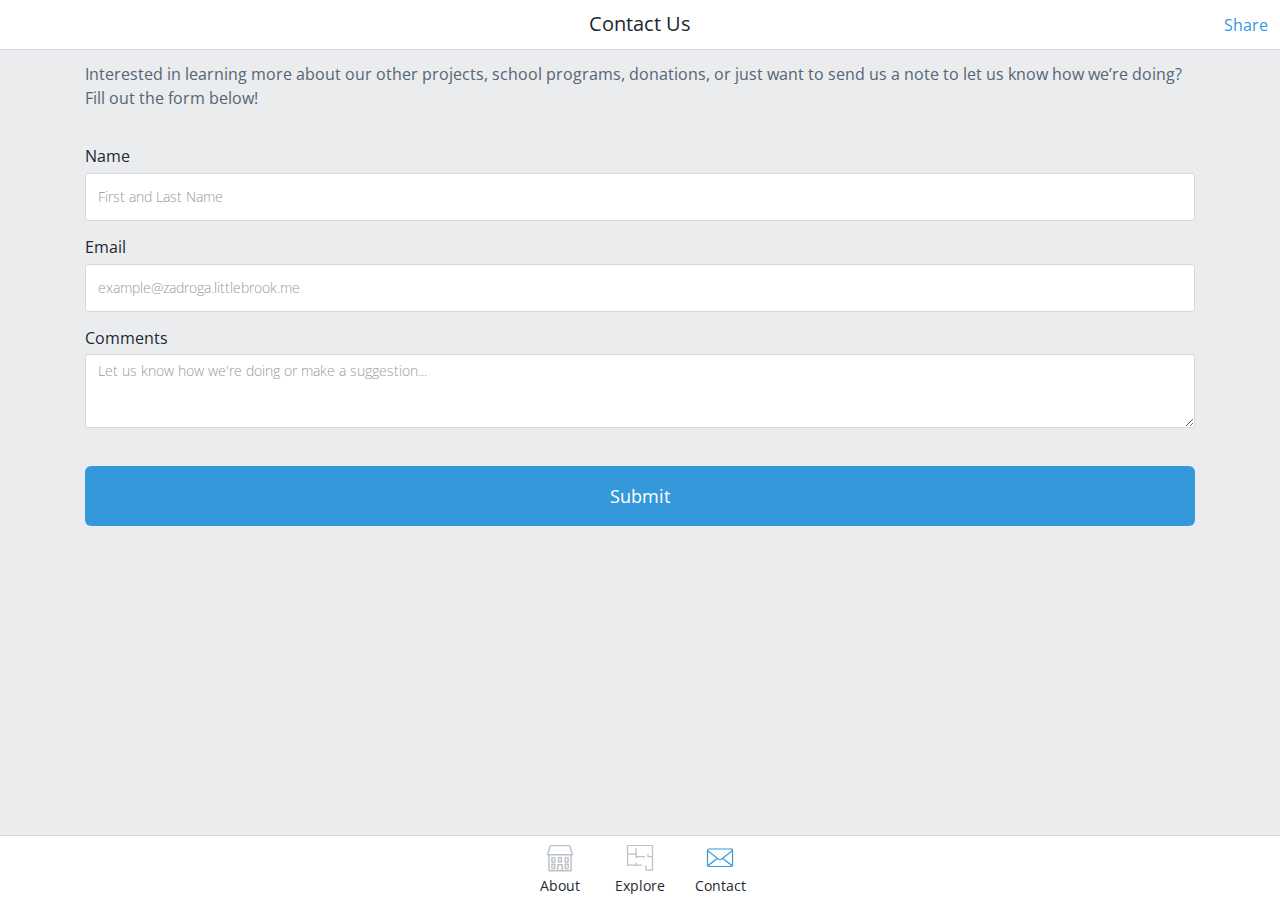
==== contact.html @ 53299882 "initial commit" ====
<!DOCTYPE html>
<html lang="en">
<head>
	<meta http-equiv="X-UA-Compatible" content="IE=edge,chrome=1">
	<title>Contact | Grove Haus</title>
	<meta property="og:site_name" content="Grove Haus">
	<meta property="og:title" content="Grove Haus">
	<meta property="og:url" content="http://www.grove.littlebrook.me">
	<meta property="og:type" content="website">
	<meta property="og:image" content="img/social-fav.png"/>
	<meta property="og:description" content="Grove Haus is an eco friendly rental property managed by Steve Oliver.  Steve has spent several years perfecting the art of eco-renovations.  The Grove Haus application teaches people about eco frinedly technologies and decisions made when renovating the property.">  
	<meta itemprop="name" content="Grove Haus">
	<meta itemprop="url" content="http://www.grove.littlebrook.me">
	<meta itemprop="description" content="Grove Haus is an eco friendly rental property managed by Steve Oliver.  Steve has spent several years perfecting the art of eco-renovations.  The Grove Haus application teaches people about eco frinedly technologies and decisions made when renovating the property.">
	<meta name="robots" content="index,follow">
	<meta charset="utf-8">
	<meta name="viewport" content="width=device-width, initial-scale=1">
	<link href="stylesheets/main.css" rel="stylesheet">
	<link rel="apple-touch-icon" sizes="57x57" href="img/fav/apple-icon-57x57.png">
	<link rel="apple-touch-icon" sizes="60x60" href="img/fav/apple-icon-60x60.png">
	<link rel="apple-touch-icon" sizes="72x72" href="img/fav/apple-icon-72x72.png">
	<link rel="apple-touch-icon" sizes="76x76" href="img/fav/apple-icon-76x76.png">
	<link rel="apple-touch-icon" sizes="114x114" href="img/fav/apple-icon-114x114.png">
	<link rel="apple-touch-icon" sizes="120x120" href="img/fav/apple-icon-120x120.png">
	<link rel="apple-touch-icon" sizes="144x144" href="img/fav/apple-icon-144x144.png">
	<link rel="apple-touch-icon" sizes="152x152" href="img/fav/apple-icon-152x152.png">
	<link rel="apple-touch-icon" sizes="180x180" href="img/fav/apple-icon-180x180.png">
	<link rel="icon" type="image/png" sizes="192x192"  href="img/fav/android-icon-192x192.png">
	<link rel="icon" type="image/png" sizes="32x32" href="img/fav/favicon-32x32.png">
	<link rel="icon" type="image/png" sizes="96x96" href="img/fav/favicon-96x96.png">
	<link rel="icon" type="image/png" sizes="16x16" href="img/fav/favicon-16x16.png">
	<link rel="manifest" href="/manifest.json">
	<meta name="msapplication-TileColor" content="#ffffff">
	<meta name="msapplication-TileImage" content="img/fav/ms-icon-144x144.png">
	<meta name="theme-color" content="#ffffff">
</head>

<body>

	<header class="row">
		<div class="header-left">
			<!-- <a href="#"><i class="fa fa-angle-left" aria-hidden="true"></i> Explore</a> -->
		</div>
		<div class="header-center">
			<h2>Contact Us</h2>
		</div>
		<div class="header-right">
			<a href="#social-share" data-toggle="modal">Share</a>
		</div>
	</header>

	<div class="content">
		<div class="container">
			<div class="row">
				<div class="col-md-12">
					<p class="intro">Interested in learning more about our other projects, school programs, donations, or just want to send us a note to let us know how we’re doing?  Fill out the form below!</p>
					<br>
				</div>		
			</div>
			<div class="row">
				<form method="post" action="form-mail.php" enctype="multipart/form-data">
					
					<div class="row">
						<div class="form-group col-md-12">
							<label for="Name">Name</label>
    						<input name="Name" id="Name" type="text" class="form-control" placeholder="First and Last Name">
						</div>
					</div>
					
					<div class="row">
						<div class="form-group col-md-12">
							<label for="Email">Email</label>
    						<input name="Email" id="Email" type="text" class="form-control" placeholder="example@zadroga.littlebrook.me">
						</div>
					</div>
					
					<div class="row">
						<div class="form-group col-md-12">
							<label for="Feedback">Comments</label>
						<textarea class="form-control" name="Feedback" id="Feedback" placeholder="Let us know how we're doing or make a suggestion..." rows="3"></textarea>
						</div>
					</div>

					</br>

					<div class="row">
						<div class="col-md-12">
							<input type="submit" name="submit" value="Submit" class="btn btn-lg btn-primary btn-block" />
						</div>
					</div>
				</form>
			</div>
		</div>
	</div>

	<footer class="row">
		<ul class="text-center nav nav-pills">
		  <li  role="presentation"><a href="index.html"><span id="nav-about"></span><label>About</label></a></li>
		  <li  role="presentation"><a href="explore.html"><span id="nav-explore"></span><label>Explore</label></a></li>
		  <li  role="presentation" class="active"><a href="contact.html"><span id="nav-contact"></span><label>Contact</label></a></li>
		</ul>
	</footer>

	<!-- Modals -->
	<div id="social-share" class="modal fade" tabindex="-1" role="dialog">
	  <div class="modal-dialog" role="document">
	    <div class="modal-content">
	      <div class="modal-header text-center">
	        <h1>Share this page</h1>
	      </div>
	      <div class="modal-body text-center">
	        <div class="row">
	        	<a href="https://twitter.com/share" data-target="_blank" class="btn btn-lg btn-twitter btn-block" data-text="Check out this cool technology used by Zadroga Haus" data-url="http://zadroga.littlebrook.me" data-hashtags="ecofriendly"><i class="fa fa-twitter"></i> Tweet</a>
	        </div>
	        <br>
	        <div class="row">
	        	<a href="http://www.facebook.com/share" data-target="_blank" class="btn btn-lg btn-facebook btn-block" data-href="http://zadroga.littlebrook.me"><i class="fa fa-facebook"></i> Share</a>
	        </div>	
	      </div>
	      <div class="modal-footer text-center">
	        <a href="#" data-dismiss="modal">Close</a>
	      </div>
	    </div><!-- /.modal-content -->
	  </div><!-- /.modal-dialog -->
	</div><!-- /.modal -->
	

	

	<!-- Scripts -->
	<script type="text/javascript" src="/js/retina.js"></script>
	<script src="https://ajax.googleapis.com/ajax/libs/jquery/1.11.1/jquery.min.js"></script>
	<script src="https://maxcdn.bootstrapcdn.com/bootstrap/3.3.6/js/bootstrap.min.js" integrity="sha384-0mSbJDEHialfmuBBQP6A4Qrprq5OVfW37PRR3j5ELqxss1yVqOtnepnHVP9aJ7xS" crossorigin="anonymous"></script>
</body>
</html>
---- stylesheets/main.css ----
@charset "UTF-8";
@import url(https://fonts.googleapis.com/css?family=Open+Sans:300,400,600,700);
@import url(https://maxcdn.bootstrapcdn.com/font-awesome/4.4.0/css/font-awesome.min.css);
/*!
 * Bootstrap v3.3.6 (http://getbootstrap.com)
 * Copyright 2011-2015 Twitter, Inc.
 * Licensed under MIT (https://github.com/twbs/bootstrap/blob/master/LICENSE)
 */
/*! normalize.css v3.0.3 | MIT License | github.com/necolas/normalize.css */
/* line 9, ../sass/vendors/bootstrap/bootstrap/_normalize.scss */
html {
  font-family: sans-serif;
  -ms-text-size-adjust: 100%;
  -webkit-text-size-adjust: 100%;
}

/* line 19, ../sass/vendors/bootstrap/bootstrap/_normalize.scss */
body {
  margin: 0;
}

/* line 33, ../sass/vendors/bootstrap/bootstrap/_normalize.scss */
article,
aside,
details,
figcaption,
figure,
footer,
header,
hgroup,
main,
menu,
nav,
section,
summary {
  display: block;
}

/* line 54, ../sass/vendors/bootstrap/bootstrap/_normalize.scss */
audio,
canvas,
progress,
video {
  display: inline-block;
  vertical-align: baseline;
}

/* line 67, ../sass/vendors/bootstrap/bootstrap/_normalize.scss */
audio:not([controls]) {
  display: none;
  height: 0;
}

/* line 77, ../sass/vendors/bootstrap/bootstrap/_normalize.scss */
[hidden],
template {
  display: none;
}

/* line 89, ../sass/vendors/bootstrap/bootstrap/_normalize.scss */
a {
  background-color: transparent;
}

/* line 98, ../sass/vendors/bootstrap/bootstrap/_normalize.scss */
a:active,
a:hover {
  outline: 0;
}

/* line 110, ../sass/vendors/bootstrap/bootstrap/_normalize.scss */
abbr[title] {
  border-bottom: 1px dotted;
}

/* line 118, ../sass/vendors/bootstrap/bootstrap/_normalize.scss */
b,
strong {
  font-weight: bold;
}

/* line 127, ../sass/vendors/bootstrap/bootstrap/_normalize.scss */
dfn {
  font-style: italic;
}

/* line 136, ../sass/vendors/bootstrap/bootstrap/_normalize.scss */
h1 {
  font-size: 2em;
  margin: 0.67em 0;
}

/* line 145, ../sass/vendors/bootstrap/bootstrap/_normalize.scss */
mark {
  background: #ff0;
  color: #000;
}

/* line 154, ../sass/vendors/bootstrap/bootstrap/_normalize.scss */
small {
  font-size: 80%;
}

/* line 162, ../sass/vendors/bootstrap/bootstrap/_normalize.scss */
sub,
sup {
  font-size: 75%;
  line-height: 0;
  position: relative;
  vertical-align: baseline;
}

/* line 170, ../sass/vendors/bootstrap/bootstrap/_normalize.scss */
sup {
  top: -0.5em;
}

/* line 174, ../sass/vendors/bootstrap/bootstrap/_normalize.scss */
sub {
  bottom: -0.25em;
}

/* line 185, ../sass/vendors/bootstrap/bootstrap/_normalize.scss */
img {
  border: 0;
}

/* line 193, ../sass/vendors/bootstrap/bootstrap/_normalize.scss */
svg:not(:root) {
  overflow: hidden;
}

/* line 204, ../sass/vendors/bootstrap/bootstrap/_normalize.scss */
figure {
  margin: 1em 40px;
}

/* line 212, ../sass/vendors/bootstrap/bootstrap/_normalize.scss */
hr {
  box-sizing: content-box;
  height: 0;
}

/* line 221, ../sass/vendors/bootstrap/bootstrap/_normalize.scss */
pre {
  overflow: auto;
}

/* line 229, ../sass/vendors/bootstrap/bootstrap/_normalize.scss */
code,
kbd,
pre,
samp {
  font-family: monospace, monospace;
  font-size: 1em;
}

/* line 252, ../sass/vendors/bootstrap/bootstrap/_normalize.scss */
button,
input,
optgroup,
select,
textarea {
  color: inherit;
  font: inherit;
  margin: 0;
}

/* line 266, ../sass/vendors/bootstrap/bootstrap/_normalize.scss */
button {
  overflow: visible;
}

/* line 277, ../sass/vendors/bootstrap/bootstrap/_normalize.scss */
button,
select {
  text-transform: none;
}

/* line 290, ../sass/vendors/bootstrap/bootstrap/_normalize.scss */
button,
html input[type="button"],
input[type="reset"],
input[type="submit"] {
  -webkit-appearance: button;
  cursor: pointer;
}

/* line 302, ../sass/vendors/bootstrap/bootstrap/_normalize.scss */
button[disabled],
html input[disabled] {
  cursor: default;
}

/* line 311, ../sass/vendors/bootstrap/bootstrap/_normalize.scss */
button::-moz-focus-inner,
input::-moz-focus-inner {
  border: 0;
  padding: 0;
}

/* line 322, ../sass/vendors/bootstrap/bootstrap/_normalize.scss */
input {
  line-height: normal;
}

/* line 334, ../sass/vendors/bootstrap/bootstrap/_normalize.scss */
input[type="checkbox"],
input[type="radio"] {
  box-sizing: border-box;
  padding: 0;
}

/* line 346, ../sass/vendors/bootstrap/bootstrap/_normalize.scss */
input[type="number"]::-webkit-inner-spin-button,
input[type="number"]::-webkit-outer-spin-button {
  height: auto;
}

/* line 356, ../sass/vendors/bootstrap/bootstrap/_normalize.scss */
input[type="search"] {
  -webkit-appearance: textfield;
  box-sizing: content-box;
}

/* line 367, ../sass/vendors/bootstrap/bootstrap/_normalize.scss */
input[type="search"]::-webkit-search-cancel-button,
input[type="search"]::-webkit-search-decoration {
  -webkit-appearance: none;
}

/* line 376, ../sass/vendors/bootstrap/bootstrap/_normalize.scss */
fieldset {
  border: 1px solid #c0c0c0;
  margin: 0 2px;
  padding: 0.35em 0.625em 0.75em;
}

/* line 387, ../sass/vendors/bootstrap/bootstrap/_normalize.scss */
legend {
  border: 0;
  padding: 0;
}

/* line 396, ../sass/vendors/bootstrap/bootstrap/_normalize.scss */
textarea {
  overflow: auto;
}

/* line 405, ../sass/vendors/bootstrap/bootstrap/_normalize.scss */
optgroup {
  font-weight: bold;
}

/* line 416, ../sass/vendors/bootstrap/bootstrap/_normalize.scss */
table {
  border-collapse: collapse;
  border-spacing: 0;
}

/* line 421, ../sass/vendors/bootstrap/bootstrap/_normalize.scss */
td,
th {
  padding: 0;
}

/*! Source: https://github.com/h5bp/html5-boilerplate/blob/master/src/css/main.css */
@media print {
  /* line 9, ../sass/vendors/bootstrap/bootstrap/_print.scss */
  *,
  *:before,
  *:after {
    background: transparent !important;
    color: #000 !important;
    box-shadow: none !important;
    text-shadow: none !important;
  }

  /* line 18, ../sass/vendors/bootstrap/bootstrap/_print.scss */
  a,
  a:visited {
    text-decoration: underline;
  }

  /* line 23, ../sass/vendors/bootstrap/bootstrap/_print.scss */
  a[href]:after {
    content: " (" attr(href) ")";
  }

  /* line 27, ../sass/vendors/bootstrap/bootstrap/_print.scss */
  abbr[title]:after {
    content: " (" attr(title) ")";
  }

  /* line 33, ../sass/vendors/bootstrap/bootstrap/_print.scss */
  a[href^="#"]:after,
  a[href^="javascript:"]:after {
    content: "";
  }

  /* line 38, ../sass/vendors/bootstrap/bootstrap/_print.scss */
  pre,
  blockquote {
    border: 1px solid #999;
    page-break-inside: avoid;
  }

  /* line 44, ../sass/vendors/bootstrap/bootstrap/_print.scss */
  thead {
    display: table-header-group;
  }

  /* line 48, ../sass/vendors/bootstrap/bootstrap/_print.scss */
  tr,
  img {
    page-break-inside: avoid;
  }

  /* line 53, ../sass/vendors/bootstrap/bootstrap/_print.scss */
  img {
    max-width: 100% !important;
  }

  /* line 57, ../sass/vendors/bootstrap/bootstrap/_print.scss */
  p,
  h2,
  h3 {
    orphans: 3;
    widows: 3;
  }

  /* line 64, ../sass/vendors/bootstrap/bootstrap/_print.scss */
  h2,
  h3 {
    page-break-after: avoid;
  }

  /* line 72, ../sass/vendors/bootstrap/bootstrap/_print.scss */
  .navbar {
    display: none;
  }

  /* line 77, ../sass/vendors/bootstrap/bootstrap/_print.scss */
  .btn > .caret,
  .dropup > .btn > .caret {
    border-top-color: #000 !important;
  }

  /* line 81, ../sass/vendors/bootstrap/bootstrap/_print.scss */
  .label {
    border: 1px solid #000;
  }

  /* line 85, ../sass/vendors/bootstrap/bootstrap/_print.scss */
  .table {
    border-collapse: collapse !important;
  }
  /* line 88, ../sass/vendors/bootstrap/bootstrap/_print.scss */
  .table td,
  .table th {
    background-color: #fff !important;
  }

  /* line 94, ../sass/vendors/bootstrap/bootstrap/_print.scss */
  .table-bordered th,
  .table-bordered td {
    border: 1px solid #ddd !important;
  }
}
@font-face {
  font-family: 'Glyphicons Halflings';
  src: url("../fonts/bootstrap/glyphicons-halflings-regular.eot");
  src: url("../fonts/bootstrap/glyphicons-halflings-regular.eot?#iefix") format("embedded-opentype"), url("../fonts/bootstrap/glyphicons-halflings-regular.woff2") format("woff2"), url("../fonts/bootstrap/glyphicons-halflings-regular.woff") format("woff"), url("../fonts/bootstrap/glyphicons-halflings-regular.ttf") format("truetype"), url("../fonts/bootstrap/glyphicons-halflings-regular.svg#glyphicons_halflingsregular") format("svg");
}
/* line 24, ../sass/vendors/bootstrap/bootstrap/_glyphicons.scss */
.glyphicon {
  position: relative;
  top: 1px;
  display: inline-block;
  font-family: 'Glyphicons Halflings';
  font-style: normal;
  font-weight: normal;
  line-height: 1;
  -webkit-font-smoothing: antialiased;
  -moz-osx-font-smoothing: grayscale;
}

/* line 37, ../sass/vendors/bootstrap/bootstrap/_glyphicons.scss */
.glyphicon-asterisk:before {
  content: "\002a";
}

/* line 38, ../sass/vendors/bootstrap/bootstrap/_glyphicons.scss */
.glyphicon-plus:before {
  content: "\002b";
}

/* line 40, ../sass/vendors/bootstrap/bootstrap/_glyphicons.scss */
.glyphicon-euro:before,
.glyphicon-eur:before {
  content: "\20ac";
}

/* line 41, ../sass/vendors/bootstrap/bootstrap/_glyphicons.scss */
.glyphicon-minus:before {
  content: "\2212";
}

/* line 42, ../sass/vendors/bootstrap/bootstrap/_glyphicons.scss */
.glyphicon-cloud:before {
  content: "\2601";
}

/* line 43, ../sass/vendors/bootstrap/bootstrap/_glyphicons.scss */
.glyphicon-envelope:before {
  content: "\2709";
}

/* line 44, ../sass/vendors/bootstrap/bootstrap/_glyphicons.scss */
.glyphicon-pencil:before {
  content: "\270f";
}

/* line 45, ../sass/vendors/bootstrap/bootstrap/_glyphicons.scss */
.glyphicon-glass:before {
  content: "\e001";
}

/* line 46, ../sass/vendors/bootstrap/bootstrap/_glyphicons.scss */
.glyphicon-music:before {
  content: "\e002";
}

/* line 47, ../sass/vendors/bootstrap/bootstrap/_glyphicons.scss */
.glyphicon-search:before {
  content: "\e003";
}

/* line 48, ../sass/vendors/bootstrap/bootstrap/_glyphicons.scss */
.glyphicon-heart:before {
  content: "\e005";
}

/* line 49, ../sass/vendors/bootstrap/bootstrap/_glyphicons.scss */
.glyphicon-star:before {
  content: "\e006";
}

/* line 50, ../sass/vendors/bootstrap/bootstrap/_glyphicons.scss */
.glyphicon-star-empty:before {
  content: "\e007";
}

/* line 51, ../sass/vendors/bootstrap/bootstrap/_glyphicons.scss */
.glyphicon-user:before {
  content: "\e008";
}

/* line 52, ../sass/vendors/bootstrap/bootstrap/_glyphicons.scss */
.glyphicon-film:before {
  content: "\e009";
}

/* line 53, ../sass/vendors/bootstrap/bootstrap/_glyphicons.scss */
.glyphicon-th-large:before {
  content: "\e010";
}

/* line 54, ../sass/vendors/bootstrap/bootstrap/_glyphicons.scss */
.glyphicon-th:before {
  content: "\e011";
}

/* line 55, ../sass/vendors/bootstrap/bootstrap/_glyphicons.scss */
.glyphicon-th-list:before {
  content: "\e012";
}

/* line 56, ../sass/vendors/bootstrap/bootstrap/_glyphicons.scss */
.glyphicon-ok:before {
  content: "\e013";
}

/* line 57, ../sass/vendors/bootstrap/bootstrap/_glyphicons.scss */
.glyphicon-remove:before {
  content: "\e014";
}

/* line 58, ../sass/vendors/bootstrap/bootstrap/_glyphicons.scss */
.glyphicon-zoom-in:before {
  content: "\e015";
}

/* line 59, ../sass/vendors/bootstrap/bootstrap/_glyphicons.scss */
.glyphicon-zoom-out:before {
  content: "\e016";
}

/* line 60, ../sass/vendors/bootstrap/bootstrap/_glyphicons.scss */
.glyphicon-off:before {
  content: "\e017";
}

/* line 61, ../sass/vendors/bootstrap/bootstrap/_glyphicons.scss */
.glyphicon-signal:before {
  content: "\e018";
}

/* line 62, ../sass/vendors/bootstrap/bootstrap/_glyphicons.scss */
.glyphicon-cog:before {
  content: "\e019";
}

/* line 63, ../sass/vendors/bootstrap/bootstrap/_glyphicons.scss */
.glyphicon-trash:before {
  content: "\e020";
}

/* line 64, ../sass/vendors/bootstrap/bootstrap/_glyphicons.scss */
.glyphicon-home:before {
  content: "\e021";
}

/* line 65, ../sass/vendors/bootstrap/bootstrap/_glyphicons.scss */
.glyphicon-file:before {
  content: "\e022";
}

/* line 66, ../sass/vendors/bootstrap/bootstrap/_glyphicons.scss */
.glyphicon-time:before {
  content: "\e023";
}

/* line 67, ../sass/vendors/bootstrap/bootstrap/_glyphicons.scss */
.glyphicon-road:before {
  content: "\e024";
}

/* line 68, ../sass/vendors/bootstrap/bootstrap/_glyphicons.scss */
.glyphicon-download-alt:before {
  content: "\e025";
}

/* line 69, ../sass/vendors/bootstrap/bootstrap/_glyphicons.scss */
.glyphicon-download:before {
  content: "\e026";
}

/* line 70, ../sass/vendors/bootstrap/bootstrap/_glyphicons.scss */
.glyphicon-upload:before {
  content: "\e027";
}

/* line 71, ../sass/vendors/bootstrap/bootstrap/_glyphicons.scss */
.glyphicon-inbox:before {
  content: "\e028";
}

/* line 72, ../sass/vendors/bootstrap/bootstrap/_glyphicons.scss */
.glyphicon-play-circle:before {
  content: "\e029";
}

/* line 73, ../sass/vendors/bootstrap/bootstrap/_glyphicons.scss */
.glyphicon-repeat:before {
  content: "\e030";
}

/* line 74, ../sass/vendors/bootstrap/bootstrap/_glyphicons.scss */
.glyphicon-refresh:before {
  content: "\e031";
}

/* line 75, ../sass/vendors/bootstrap/bootstrap/_glyphicons.scss */
.glyphicon-list-alt:before {
  content: "\e032";
}

/* line 76, ../sass/vendors/bootstrap/bootstrap/_glyphicons.scss */
.glyphicon-lock:before {
  content: "\e033";
}

/* line 77, ../sass/vendors/bootstrap/bootstrap/_glyphicons.scss */
.glyphicon-flag:before {
  content: "\e034";
}

/* line 78, ../sass/vendors/bootstrap/bootstrap/_glyphicons.scss */
.glyphicon-headphones:before {
  content: "\e035";
}

/* line 79, ../sass/vendors/bootstrap/bootstrap/_glyphicons.scss */
.glyphicon-volume-off:before {
  content: "\e036";
}

/* line 80, ../sass/vendors/bootstrap/bootstrap/_glyphicons.scss */
.glyphicon-volume-down:before {
  content: "\e037";
}

/* line 81, ../sass/vendors/bootstrap/bootstrap/_glyphicons.scss */
.glyphicon-volume-up:before {
  content: "\e038";
}

/* line 82, ../sass/vendors/bootstrap/bootstrap/_glyphicons.scss */
.glyphicon-qrcode:before {
  content: "\e039";
}

/* line 83, ../sass/vendors/bootstrap/bootstrap/_glyphicons.scss */
.glyphicon-barcode:before {
  content: "\e040";
}

/* line 84, ../sass/vendors/bootstrap/bootstrap/_glyphicons.scss */
.glyphicon-tag:before {
  content: "\e041";
}

/* line 85, ../sass/vendors/bootstrap/bootstrap/_glyphicons.scss */
.glyphicon-tags:before {
  content: "\e042";
}

/* line 86, ../sass/vendors/bootstrap/bootstrap/_glyphicons.scss */
.glyphicon-book:before {
  content: "\e043";
}

/* line 87, ../sass/vendors/bootstrap/bootstrap/_glyphicons.scss */
.glyphicon-bookmark:before {
  content: "\e044";
}

/* line 88, ../sass/vendors/bootstrap/bootstrap/_glyphicons.scss */
.glyphicon-print:before {
  content: "\e045";
}

/* line 89, ../sass/vendors/bootstrap/bootstrap/_glyphicons.scss */
.glyphicon-camera:before {
  content: "\e046";
}

/* line 90, ../sass/vendors/bootstrap/bootstrap/_glyphicons.scss */
.glyphicon-font:before {
  content: "\e047";
}

/* line 91, ../sass/vendors/bootstrap/bootstrap/_glyphicons.scss */
.glyphicon-bold:before {
  content: "\e048";
}

/* line 92, ../sass/vendors/bootstrap/bootstrap/_glyphicons.scss */
.glyphicon-italic:before {
  content: "\e049";
}

/* line 93, ../sass/vendors/bootstrap/bootstrap/_glyphicons.scss */
.glyphicon-text-height:before {
  content: "\e050";
}

/* line 94, ../sass/vendors/bootstrap/bootstrap/_glyphicons.scss */
.glyphicon-text-width:before {
  content: "\e051";
}

/* line 95, ../sass/vendors/bootstrap/bootstrap/_glyphicons.scss */
.glyphicon-align-left:before {
  content: "\e052";
}

/* line 96, ../sass/vendors/bootstrap/bootstrap/_glyphicons.scss */
.glyphicon-align-center:before {
  content: "\e053";
}

/* line 97, ../sass/vendors/bootstrap/bootstrap/_glyphicons.scss */
.glyphicon-align-right:before {
  content: "\e054";
}

/* line 98, ../sass/vendors/bootstrap/bootstrap/_glyphicons.scss */
.glyphicon-align-justify:before {
  content: "\e055";
}

/* line 99, ../sass/vendors/bootstrap/bootstrap/_glyphicons.scss */
.glyphicon-list:before {
  content: "\e056";
}

/* line 100, ../sass/vendors/bootstrap/bootstrap/_glyphicons.scss */
.glyphicon-indent-left:before {
  content: "\e057";
}

/* line 101, ../sass/vendors/bootstrap/bootstrap/_glyphicons.scss */
.glyphicon-indent-right:before {
  content: "\e058";
}

/* line 102, ../sass/vendors/bootstrap/bootstrap/_glyphicons.scss */
.glyphicon-facetime-video:before {
  content: "\e059";
}

/* line 103, ../sass/vendors/bootstrap/bootstrap/_glyphicons.scss */
.glyphicon-picture:before {
  content: "\e060";
}

/* line 104, ../sass/vendors/bootstrap/bootstrap/_glyphicons.scss */
.glyphicon-map-marker:before {
  content: "\e062";
}

/* line 105, ../sass/vendors/bootstrap/bootstrap/_glyphicons.scss */
.glyphicon-adjust:before {
  content: "\e063";
}

/* line 106, ../sass/vendors/bootstrap/bootstrap/_glyphicons.scss */
.glyphicon-tint:before {
  content: "\e064";
}

/* line 107, ../sass/vendors/bootstrap/bootstrap/_glyphicons.scss */
.glyphicon-edit:before {
  content: "\e065";
}

/* line 108, ../sass/vendors/bootstrap/bootstrap/_glyphicons.scss */
.glyphicon-share:before {
  content: "\e066";
}

/* line 109, ../sass/vendors/bootstrap/bootstrap/_glyphicons.scss */
.glyphicon-check:before {
  content: "\e067";
}

/* line 110, ../sass/vendors/bootstrap/bootstrap/_glyphicons.scss */
.glyphicon-move:before {
  content: "\e068";
}

/* line 111, ../sass/vendors/bootstrap/bootstrap/_glyphicons.scss */
.glyphicon-step-backward:before {
  content: "\e069";
}

/* line 112, ../sass/vendors/bootstrap/bootstrap/_glyphicons.scss */
.glyphicon-fast-backward:before {
  content: "\e070";
}

/* line 113, ../sass/vendors/bootstrap/bootstrap/_glyphicons.scss */
.glyphicon-backward:before {
  content: "\e071";
}

/* line 114, ../sass/vendors/bootstrap/bootstrap/_glyphicons.scss */
.glyphicon-play:before {
  content: "\e072";
}

/* line 115, ../sass/vendors/bootstrap/bootstrap/_glyphicons.scss */
.glyphicon-pause:before {
  content: "\e073";
}

/* line 116, ../sass/vendors/bootstrap/bootstrap/_glyphicons.scss */
.glyphicon-stop:before {
  content: "\e074";
}

/* line 117, ../sass/vendors/bootstrap/bootstrap/_glyphicons.scss */
.glyphicon-forward:before {
  content: "\e075";
}

/* line 118, ../sass/vendors/bootstrap/bootstrap/_glyphicons.scss */
.glyphicon-fast-forward:before {
  content: "\e076";
}

/* line 119, ../sass/vendors/bootstrap/bootstrap/_glyphicons.scss */
.glyphicon-step-forward:before {
  content: "\e077";
}

/* line 120, ../sass/vendors/bootstrap/bootstrap/_glyphicons.scss */
.glyphicon-eject:before {
  content: "\e078";
}

/* line 121, ../sass/vendors/bootstrap/bootstrap/_glyphicons.scss */
.glyphicon-chevron-left:before {
  content: "\e079";
}

/* line 122, ../sass/vendors/bootstrap/bootstrap/_glyphicons.scss */
.glyphicon-chevron-right:before {
  content: "\e080";
}

/* line 123, ../sass/vendors/bootstrap/bootstrap/_glyphicons.scss */
.glyphicon-plus-sign:before {
  content: "\e081";
}

/* line 124, ../sass/vendors/bootstrap/bootstrap/_glyphicons.scss */
.glyphicon-minus-sign:before {
  content: "\e082";
}

/* line 125, ../sass/vendors/bootstrap/bootstrap/_glyphicons.scss */
.glyphicon-remove-sign:before {
  content: "\e083";
}

/* line 126, ../sass/vendors/bootstrap/bootstrap/_glyphicons.scss */
.glyphicon-ok-sign:before {
  content: "\e084";
}

/* line 127, ../sass/vendors/bootstrap/bootstrap/_glyphicons.scss */
.glyphicon-question-sign:before {
  content: "\e085";
}

/* line 128, ../sass/vendors/bootstrap/bootstrap/_glyphicons.scss */
.glyphicon-info-sign:before {
  content: "\e086";
}

/* line 129, ../sass/vendors/bootstrap/bootstrap/_glyphicons.scss */
.glyphicon-screenshot:before {
  content: "\e087";
}

/* line 130, ../sass/vendors/bootstrap/bootstrap/_glyphicons.scss */
.glyphicon-remove-circle:before {
  content: "\e088";
}

/* line 131, ../sass/vendors/bootstrap/bootstrap/_glyphicons.scss */
.glyphicon-ok-circle:before {
  content: "\e089";
}

/* line 132, ../sass/vendors/bootstrap/bootstrap/_glyphicons.scss */
.glyphicon-ban-circle:before {
  content: "\e090";
}

/* line 133, ../sass/vendors/bootstrap/bootstrap/_glyphicons.scss */
.glyphicon-arrow-left:before {
  content: "\e091";
}

/* line 134, ../sass/vendors/bootstrap/bootstrap/_glyphicons.scss */
.glyphicon-arrow-right:before {
  content: "\e092";
}

/* line 135, ../sass/vendors/bootstrap/bootstrap/_glyphicons.scss */
.glyphicon-arrow-up:before {
  content: "\e093";
}

/* line 136, ../sass/vendors/bootstrap/bootstrap/_glyphicons.scss */
.glyphicon-arrow-down:before {
  content: "\e094";
}

/* line 137, ../sass/vendors/bootstrap/bootstrap/_glyphicons.scss */
.glyphicon-share-alt:before {
  content: "\e095";
}

/* line 138, ../sass/vendors/bootstrap/bootstrap/_glyphicons.scss */
.glyphicon-resize-full:before {
  content: "\e096";
}

/* line 139, ../sass/vendors/bootstrap/bootstrap/_glyphicons.scss */
.glyphicon-resize-small:before {
  content: "\e097";
}

/* line 140, ../sass/vendors/bootstrap/bootstrap/_glyphicons.scss */
.glyphicon-exclamation-sign:before {
  content: "\e101";
}

/* line 141, ../sass/vendors/bootstrap/bootstrap/_glyphicons.scss */
.glyphicon-gift:before {
  content: "\e102";
}

/* line 142, ../sass/vendors/bootstrap/bootstrap/_glyphicons.scss */
.glyphicon-leaf:before {
  content: "\e103";
}

/* line 143, ../sass/vendors/bootstrap/bootstrap/_glyphicons.scss */
.glyphicon-fire:before {
  content: "\e104";
}

/* line 144, ../sass/vendors/bootstrap/bootstrap/_glyphicons.scss */
.glyphicon-eye-open:before {
  content: "\e105";
}

/* line 145, ../sass/vendors/bootstrap/bootstrap/_glyphicons.scss */
.glyphicon-eye-close:before {
  content: "\e106";
}

/* line 146, ../sass/vendors/bootstrap/bootstrap/_glyphicons.scss */
.glyphicon-warning-sign:before {
  content: "\e107";
}

/* line 147, ../sass/vendors/bootstrap/bootstrap/_glyphicons.scss */
.glyphicon-plane:before {
  content: "\e108";
}

/* line 148, ../sass/vendors/bootstrap/bootstrap/_glyphicons.scss */
.glyphicon-calendar:before {
  content: "\e109";
}

/* line 149, ../sass/vendors/bootstrap/bootstrap/_glyphicons.scss */
.glyphicon-random:before {
  content: "\e110";
}

/* line 150, ../sass/vendors/bootstrap/bootstrap/_glyphicons.scss */
.glyphicon-comment:before {
  content: "\e111";
}

/* line 151, ../sass/vendors/bootstrap/bootstrap/_glyphicons.scss */
.glyphicon-magnet:before {
  content: "\e112";
}

/* line 152, ../sass/vendors/bootstrap/bootstrap/_glyphicons.scss */
.glyphicon-chevron-up:before {
  content: "\e113";
}

/* line 153, ../sass/vendors/bootstrap/bootstrap/_glyphicons.scss */
.glyphicon-chevron-down:before {
  content: "\e114";
}

/* line 154, ../sass/vendors/bootstrap/bootstrap/_glyphicons.scss */
.glyphicon-retweet:before {
  content: "\e115";
}

/* line 155, ../sass/vendors/bootstrap/bootstrap/_glyphicons.scss */
.glyphicon-shopping-cart:before {
  content: "\e116";
}

/* line 156, ../sass/vendors/bootstrap/bootstrap/_glyphicons.scss */
.glyphicon-folder-close:before {
  content: "\e117";
}

/* line 157, ../sass/vendors/bootstrap/bootstrap/_glyphicons.scss */
.glyphicon-folder-open:before {
  content: "\e118";
}

/* line 158, ../sass/vendors/bootstrap/bootstrap/_glyphicons.scss */
.glyphicon-resize-vertical:before {
  content: "\e119";
}

/* line 159, ../sass/vendors/bootstrap/bootstrap/_glyphicons.scss */
.glyphicon-resize-horizontal:before {
  content: "\e120";
}

/* line 160, ../sass/vendors/bootstrap/bootstrap/_glyphicons.scss */
.glyphicon-hdd:before {
  content: "\e121";
}

/* line 161, ../sass/vendors/bootstrap/bootstrap/_glyphicons.scss */
.glyphicon-bullhorn:before {
  content: "\e122";
}

/* line 162, ../sass/vendors/bootstrap/bootstrap/_glyphicons.scss */
.glyphicon-bell:before {
  content: "\e123";
}

/* line 163, ../sass/vendors/bootstrap/bootstrap/_glyphicons.scss */
.glyphicon-certificate:before {
  content: "\e124";
}

/* line 164, ../sass/vendors/bootstrap/bootstrap/_glyphicons.scss */
.glyphicon-thumbs-up:before {
  content: "\e125";
}

/* line 165, ../sass/vendors/bootstrap/bootstrap/_glyphicons.scss */
.glyphicon-thumbs-down:before {
  content: "\e126";
}

/* line 166, ../sass/vendors/bootstrap/bootstrap/_glyphicons.scss */
.glyphicon-hand-right:before {
  content: "\e127";
}

/* line 167, ../sass/vendors/bootstrap/bootstrap/_glyphicons.scss */
.glyphicon-hand-left:before {
  content: "\e128";
}

/* line 168, ../sass/vendors/bootstrap/bootstrap/_glyphicons.scss */
.glyphicon-hand-up:before {
  content: "\e129";
}

/* line 169, ../sass/vendors/bootstrap/bootstrap/_glyphicons.scss */
.glyphicon-hand-down:before {
  content: "\e130";
}

/* line 170, ../sass/vendors/bootstrap/bootstrap/_glyphicons.scss */
.glyphicon-circle-arrow-right:before {
  content: "\e131";
}

/* line 171, ../sass/vendors/bootstrap/bootstrap/_glyphicons.scss */
.glyphicon-circle-arrow-left:before {
  content: "\e132";
}

/* line 172, ../sass/vendors/bootstrap/bootstrap/_glyphicons.scss */
.glyphicon-circle-arrow-up:before {
  content: "\e133";
}

/* line 173, ../sass/vendors/bootstrap/bootstrap/_glyphicons.scss */
.glyphicon-circle-arrow-down:before {
  content: "\e134";
}

/* line 174, ../sass/vendors/bootstrap/bootstrap/_glyphicons.scss */
.glyphicon-globe:before {
  content: "\e135";
}

/* line 175, ../sass/vendors/bootstrap/bootstrap/_glyphicons.scss */
.glyphicon-wrench:before {
  content: "\e136";
}

/* line 176, ../sass/vendors/bootstrap/bootstrap/_glyphicons.scss */
.glyphicon-tasks:before {
  content: "\e137";
}

/* line 177, ../sass/vendors/bootstrap/bootstrap/_glyphicons.scss */
.glyphicon-filter:before {
  content: "\e138";
}

/* line 178, ../sass/vendors/bootstrap/bootstrap/_glyphicons.scss */
.glyphicon-briefcase:before {
  content: "\e139";
}

/* line 179, ../sass/vendors/bootstrap/bootstrap/_glyphicons.scss */
.glyphicon-fullscreen:before {
  content: "\e140";
}

/* line 180, ../sass/vendors/bootstrap/bootstrap/_glyphicons.scss */
.glyphicon-dashboard:before {
  content: "\e141";
}

/* line 181, ../sass/vendors/bootstrap/bootstrap/_glyphicons.scss */
.glyphicon-paperclip:before {
  content: "\e142";
}

/* line 182, ../sass/vendors/bootstrap/bootstrap/_glyphicons.scss */
.glyphicon-heart-empty:before {
  content: "\e143";
}

/* line 183, ../sass/vendors/bootstrap/bootstrap/_glyphicons.scss */
.glyphicon-link:before {
  content: "\e144";
}

/* line 184, ../sass/vendors/bootstrap/bootstrap/_glyphicons.scss */
.glyphicon-phone:before {
  content: "\e145";
}

/* line 185, ../sass/vendors/bootstrap/bootstrap/_glyphicons.scss */
.glyphicon-pushpin:before {
  content: "\e146";
}

/* line 186, ../sass/vendors/bootstrap/bootstrap/_glyphicons.scss */
.glyphicon-usd:before {
  content: "\e148";
}

/* line 187, ../sass/vendors/bootstrap/bootstrap/_glyphicons.scss */
.glyphicon-gbp:before {
  content: "\e149";
}

/* line 188, ../sass/vendors/bootstrap/bootstrap/_glyphicons.scss */
.glyphicon-sort:before {
  content: "\e150";
}

/* line 189, ../sass/vendors/bootstrap/bootstrap/_glyphicons.scss */
.glyphicon-sort-by-alphabet:before {
  content: "\e151";
}

/* line 190, ../sass/vendors/bootstrap/bootstrap/_glyphicons.scss */
.glyphicon-sort-by-alphabet-alt:before {
  content: "\e152";
}

/* line 191, ../sass/vendors/bootstrap/bootstrap/_glyphicons.scss */
.glyphicon-sort-by-order:before {
  content: "\e153";
}

/* line 192, ../sass/vendors/bootstrap/bootstrap/_glyphicons.scss */
.glyphicon-sort-by-order-alt:before {
  content: "\e154";
}

/* line 193, ../sass/vendors/bootstrap/bootstrap/_glyphicons.scss */
.glyphicon-sort-by-attributes:before {
  content: "\e155";
}

/* line 194, ../sass/vendors/bootstrap/bootstrap/_glyphicons.scss */
.glyphicon-sort-by-attributes-alt:before {
  content: "\e156";
}

/* line 195, ../sass/vendors/bootstrap/bootstrap/_glyphicons.scss */
.glyphicon-unchecked:before {
  content: "\e157";
}

/* line 196, ../sass/vendors/bootstrap/bootstrap/_glyphicons.scss */
.glyphicon-expand:before {
  content: "\e158";
}

/* line 197, ../sass/vendors/bootstrap/bootstrap/_glyphicons.scss */
.glyphicon-collapse-down:before {
  content: "\e159";
}

/* line 198, ../sass/vendors/bootstrap/bootstrap/_glyphicons.scss */
.glyphicon-collapse-up:before {
  content: "\e160";
}

/* line 199, ../sass/vendors/bootstrap/bootstrap/_glyphicons.scss */
.glyphicon-log-in:before {
  content: "\e161";
}

/* line 200, ../sass/vendors/bootstrap/bootstrap/_glyphicons.scss */
.glyphicon-flash:before {
  content: "\e162";
}

/* line 201, ../sass/vendors/bootstrap/bootstrap/_glyphicons.scss */
.glyphicon-log-out:before {
  content: "\e163";
}

/* line 202, ../sass/vendors/bootstrap/bootstrap/_glyphicons.scss */
.glyphicon-new-window:before {
  content: "\e164";
}

/* line 203, ../sass/vendors/bootstrap/bootstrap/_glyphicons.scss */
.glyphicon-record:before {
  content: "\e165";
}

/* line 204, ../sass/vendors/bootstrap/bootstrap/_glyphicons.scss */
.glyphicon-save:before {
  content: "\e166";
}

/* line 205, ../sass/vendors/bootstrap/bootstrap/_glyphicons.scss */
.glyphicon-open:before {
  content: "\e167";
}

/* line 206, ../sass/vendors/bootstrap/bootstrap/_glyphicons.scss */
.glyphicon-saved:before {
  content: "\e168";
}

/* line 207, ../sass/vendors/bootstrap/bootstrap/_glyphicons.scss */
.glyphicon-import:before {
  content: "\e169";
}

/* line 208, ../sass/vendors/bootstrap/bootstrap/_glyphicons.scss */
.glyphicon-export:before {
  content: "\e170";
}

/* line 209, ../sass/vendors/bootstrap/bootstrap/_glyphicons.scss */
.glyphicon-send:before {
  content: "\e171";
}

/* line 210, ../sass/vendors/bootstrap/bootstrap/_glyphicons.scss */
.glyphicon-floppy-disk:before {
  content: "\e172";
}

/* line 211, ../sass/vendors/bootstrap/bootstrap/_glyphicons.scss */
.glyphicon-floppy-saved:before {
  content: "\e173";
}

/* line 212, ../sass/vendors/bootstrap/bootstrap/_glyphicons.scss */
.glyphicon-floppy-remove:before {
  content: "\e174";
}

/* line 213, ../sass/vendors/bootstrap/bootstrap/_glyphicons.scss */
.glyphicon-floppy-save:before {
  content: "\e175";
}

/* line 214, ../sass/vendors/bootstrap/bootstrap/_glyphicons.scss */
.glyphicon-floppy-open:before {
  content: "\e176";
}

/* line 215, ../sass/vendors/bootstrap/bootstrap/_glyphicons.scss */
.glyphicon-credit-card:before {
  content: "\e177";
}

/* line 216, ../sass/vendors/bootstrap/bootstrap/_glyphicons.scss */
.glyphicon-transfer:before {
  content: "\e178";
}

/* line 217, ../sass/vendors/bootstrap/bootstrap/_glyphicons.scss */
.glyphicon-cutlery:before {
  content: "\e179";
}

/* line 218, ../sass/vendors/bootstrap/bootstrap/_glyphicons.scss */
.glyphicon-header:before {
  content: "\e180";
}

/* line 219, ../sass/vendors/bootstrap/bootstrap/_glyphicons.scss */
.glyphicon-compressed:before {
  content: "\e181";
}

/* line 220, ../sass/vendors/bootstrap/bootstrap/_glyphicons.scss */
.glyphicon-earphone:before {
  content: "\e182";
}

/* line 221, ../sass/vendors/bootstrap/bootstrap/_glyphicons.scss */
.glyphicon-phone-alt:before {
  content: "\e183";
}

/* line 222, ../sass/vendors/bootstrap/bootstrap/_glyphicons.scss */
.glyphicon-tower:before {
  content: "\e184";
}

/* line 223, ../sass/vendors/bootstrap/bootstrap/_glyphicons.scss */
.glyphicon-stats:before {
  content: "\e185";
}

/* line 224, ../sass/vendors/bootstrap/bootstrap/_glyphicons.scss */
.glyphicon-sd-video:before {
  content: "\e186";
}

/* line 225, ../sass/vendors/bootstrap/bootstrap/_glyphicons.scss */
.glyphicon-hd-video:before {
  content: "\e187";
}

/* line 226, ../sass/vendors/bootstrap/bootstrap/_glyphicons.scss */
.glyphicon-subtitles:before {
  content: "\e188";
}

/* line 227, ../sass/vendors/bootstrap/bootstrap/_glyphicons.scss */
.glyphicon-sound-stereo:before {
  content: "\e189";
}

/* line 228, ../sass/vendors/bootstrap/bootstrap/_glyphicons.scss */
.glyphicon-sound-dolby:before {
  content: "\e190";
}

/* line 229, ../sass/vendors/bootstrap/bootstrap/_glyphicons.scss */
.glyphicon-sound-5-1:before {
  content: "\e191";
}

/* line 230, ../sass/vendors/bootstrap/bootstrap/_glyphicons.scss */
.glyphicon-sound-6-1:before {
  content: "\e192";
}

/* line 231, ../sass/vendors/bootstrap/bootstrap/_glyphicons.scss */
.glyphicon-sound-7-1:before {
  content: "\e193";
}

/* line 232, ../sass/vendors/bootstrap/bootstrap/_glyphicons.scss */
.glyphicon-copyright-mark:before {
  content: "\e194";
}

/* line 233, ../sass/vendors/bootstrap/bootstrap/_glyphicons.scss */
.glyphicon-registration-mark:before {
  content: "\e195";
}

/* line 234, ../sass/vendors/bootstrap/bootstrap/_glyphicons.scss */
.glyphicon-cloud-download:before {
  content: "\e197";
}

/* line 235, ../sass/vendors/bootstrap/bootstrap/_glyphicons.scss */
.glyphicon-cloud-upload:before {
  content: "\e198";
}

/* line 236, ../sass/vendors/bootstrap/bootstrap/_glyphicons.scss */
.glyphicon-tree-conifer:before {
  content: "\e199";
}

/* line 237, ../sass/vendors/bootstrap/bootstrap/_glyphicons.scss */
.glyphicon-tree-deciduous:before {
  content: "\e200";
}

/* line 238, ../sass/vendors/bootstrap/bootstrap/_glyphicons.scss */
.glyphicon-cd:before {
  content: "\e201";
}

/* line 239, ../sass/vendors/bootstrap/bootstrap/_glyphicons.scss */
.glyphicon-save-file:before {
  content: "\e202";
}

/* line 240, ../sass/vendors/bootstrap/bootstrap/_glyphicons.scss */
.glyphicon-open-file:before {
  content: "\e203";
}

/* line 241, ../sass/vendors/bootstrap/bootstrap/_glyphicons.scss */
.glyphicon-level-up:before {
  content: "\e204";
}

/* line 242, ../sass/vendors/bootstrap/bootstrap/_glyphicons.scss */
.glyphicon-copy:before {
  content: "\e205";
}

/* line 243, ../sass/vendors/bootstrap/bootstrap/_glyphicons.scss */
.glyphicon-paste:before {
  content: "\e206";
}

/* line 252, ../sass/vendors/bootstrap/bootstrap/_glyphicons.scss */
.glyphicon-alert:before {
  content: "\e209";
}

/* line 253, ../sass/vendors/bootstrap/bootstrap/_glyphicons.scss */
.glyphicon-equalizer:before {
  content: "\e210";
}

/* line 254, ../sass/vendors/bootstrap/bootstrap/_glyphicons.scss */
.glyphicon-king:before {
  content: "\e211";
}

/* line 255, ../sass/vendors/bootstrap/bootstrap/_glyphicons.scss */
.glyphicon-queen:before {
  content: "\e212";
}

/* line 256, ../sass/vendors/bootstrap/bootstrap/_glyphicons.scss */
.glyphicon-pawn:before {
  content: "\e213";
}

/* line 257, ../sass/vendors/bootstrap/bootstrap/_glyphicons.scss */
.glyphicon-bishop:before {
  content: "\e214";
}

/* line 258, ../sass/vendors/bootstrap/bootstrap/_glyphicons.scss */
.glyphicon-knight:before {
  content: "\e215";
}

/* line 259, ../sass/vendors/bootstrap/bootstrap/_glyphicons.scss */
.glyphicon-baby-formula:before {
  content: "\e216";
}

/* line 260, ../sass/vendors/bootstrap/bootstrap/_glyphicons.scss */
.glyphicon-tent:before {
  content: "\26fa";
}

/* line 261, ../sass/vendors/bootstrap/bootstrap/_glyphicons.scss */
.glyphicon-blackboard:before {
  content: "\e218";
}

/* line 262, ../sass/vendors/bootstrap/bootstrap/_glyphicons.scss */
.glyphicon-bed:before {
  content: "\e219";
}

/* line 263, ../sass/vendors/bootstrap/bootstrap/_glyphicons.scss */
.glyphicon-apple:before {
  content: "\f8ff";
}

/* line 264, ../sass/vendors/bootstrap/bootstrap/_glyphicons.scss */
.glyphicon-erase:before {
  content: "\e221";
}

/* line 265, ../sass/vendors/bootstrap/bootstrap/_glyphicons.scss */
.glyphicon-hourglass:before {
  content: "\231b";
}

/* line 266, ../sass/vendors/bootstrap/bootstrap/_glyphicons.scss */
.glyphicon-lamp:before {
  content: "\e223";
}

/* line 267, ../sass/vendors/bootstrap/bootstrap/_glyphicons.scss */
.glyphicon-duplicate:before {
  content: "\e224";
}

/* line 268, ../sass/vendors/bootstrap/bootstrap/_glyphicons.scss */
.glyphicon-piggy-bank:before {
  content: "\e225";
}

/* line 269, ../sass/vendors/bootstrap/bootstrap/_glyphicons.scss */
.glyphicon-scissors:before {
  content: "\e226";
}

/* line 270, ../sass/vendors/bootstrap/bootstrap/_glyphicons.scss */
.glyphicon-bitcoin:before {
  content: "\e227";
}

/* line 271, ../sass/vendors/bootstrap/bootstrap/_glyphicons.scss */
.glyphicon-btc:before {
  content: "\e227";
}

/* line 272, ../sass/vendors/bootstrap/bootstrap/_glyphicons.scss */
.glyphicon-xbt:before {
  content: "\e227";
}

/* line 273, ../sass/vendors/bootstrap/bootstrap/_glyphicons.scss */
.glyphicon-yen:before {
  content: "\00a5";
}

/* line 274, ../sass/vendors/bootstrap/bootstrap/_glyphicons.scss */
.glyphicon-jpy:before {
  content: "\00a5";
}

/* line 275, ../sass/vendors/bootstrap/bootstrap/_glyphicons.scss */
.glyphicon-ruble:before {
  content: "\20bd";
}

/* line 276, ../sass/vendors/bootstrap/bootstrap/_glyphicons.scss */
.glyphicon-rub:before {
  content: "\20bd";
}

/* line 277, ../sass/vendors/bootstrap/bootstrap/_glyphicons.scss */
.glyphicon-scale:before {
  content: "\e230";
}

/* line 278, ../sass/vendors/bootstrap/bootstrap/_glyphicons.scss */
.glyphicon-ice-lolly:before {
  content: "\e231";
}

/* line 279, ../sass/vendors/bootstrap/bootstrap/_glyphicons.scss */
.glyphicon-ice-lolly-tasted:before {
  content: "\e232";
}

/* line 280, ../sass/vendors/bootstrap/bootstrap/_glyphicons.scss */
.glyphicon-education:before {
  content: "\e233";
}

/* line 281, ../sass/vendors/bootstrap/bootstrap/_glyphicons.scss */
.glyphicon-option-horizontal:before {
  content: "\e234";
}

/* line 282, ../sass/vendors/bootstrap/bootstrap/_glyphicons.scss */
.glyphicon-option-vertical:before {
  content: "\e235";
}

/* line 283, ../sass/vendors/bootstrap/bootstrap/_glyphicons.scss */
.glyphicon-menu-hamburger:before {
  content: "\e236";
}

/* line 284, ../sass/vendors/bootstrap/bootstrap/_glyphicons.scss */
.glyphicon-modal-window:before {
  content: "\e237";
}

/* line 285, ../sass/vendors/bootstrap/bootstrap/_glyphicons.scss */
.glyphicon-oil:before {
  content: "\e238";
}

/* line 286, ../sass/vendors/bootstrap/bootstrap/_glyphicons.scss */
.glyphicon-grain:before {
  content: "\e239";
}

/* line 287, ../sass/vendors/bootstrap/bootstrap/_glyphicons.scss */
.glyphicon-sunglasses:before {
  content: "\e240";
}

/* line 288, ../sass/vendors/bootstrap/bootstrap/_glyphicons.scss */
.glyphicon-text-size:before {
  content: "\e241";
}

/* line 289, ../sass/vendors/bootstrap/bootstrap/_glyphicons.scss */
.glyphicon-text-color:before {
  content: "\e242";
}

/* line 290, ../sass/vendors/bootstrap/bootstrap/_glyphicons.scss */
.glyphicon-text-background:before {
  content: "\e243";
}

/* line 291, ../sass/vendors/bootstrap/bootstrap/_glyphicons.scss */
.glyphicon-object-align-top:before {
  content: "\e244";
}

/* line 292, ../sass/vendors/bootstrap/bootstrap/_glyphicons.scss */
.glyphicon-object-align-bottom:before {
  content: "\e245";
}

/* line 293, ../sass/vendors/bootstrap/bootstrap/_glyphicons.scss */
.glyphicon-object-align-horizontal:before {
  content: "\e246";
}

/* line 294, ../sass/vendors/bootstrap/bootstrap/_glyphicons.scss */
.glyphicon-object-align-left:before {
  content: "\e247";
}

/* line 295, ../sass/vendors/bootstrap/bootstrap/_glyphicons.scss */
.glyphicon-object-align-vertical:before {
  content: "\e248";
}

/* line 296, ../sass/vendors/bootstrap/bootstrap/_glyphicons.scss */
.glyphicon-object-align-right:before {
  content: "\e249";
}

/* line 297, ../sass/vendors/bootstrap/bootstrap/_glyphicons.scss */
.glyphicon-triangle-right:before {
  content: "\e250";
}

/* line 298, ../sass/vendors/bootstrap/bootstrap/_glyphicons.scss */
.glyphicon-triangle-left:before {
  content: "\e251";
}

/* line 299, ../sass/vendors/bootstrap/bootstrap/_glyphicons.scss */
.glyphicon-triangle-bottom:before {
  content: "\e252";
}

/* line 300, ../sass/vendors/bootstrap/bootstrap/_glyphicons.scss */
.glyphicon-triangle-top:before {
  content: "\e253";
}

/* line 301, ../sass/vendors/bootstrap/bootstrap/_glyphicons.scss */
.glyphicon-console:before {
  content: "\e254";
}

/* line 302, ../sass/vendors/bootstrap/bootstrap/_glyphicons.scss */
.glyphicon-superscript:before {
  content: "\e255";
}

/* line 303, ../sass/vendors/bootstrap/bootstrap/_glyphicons.scss */
.glyphicon-subscript:before {
  content: "\e256";
}

/* line 304, ../sass/vendors/bootstrap/bootstrap/_glyphicons.scss */
.glyphicon-menu-left:before {
  content: "\e257";
}

/* line 305, ../sass/vendors/bootstrap/bootstrap/_glyphicons.scss */
.glyphicon-menu-right:before {
  content: "\e258";
}

/* line 306, ../sass/vendors/bootstrap/bootstrap/_glyphicons.scss */
.glyphicon-menu-down:before {
  content: "\e259";
}

/* line 307, ../sass/vendors/bootstrap/bootstrap/_glyphicons.scss */
.glyphicon-menu-up:before {
  content: "\e260";
}

/* line 11, ../sass/vendors/bootstrap/bootstrap/_scaffolding.scss */
* {
  -webkit-box-sizing: border-box;
  -moz-box-sizing: border-box;
  box-sizing: border-box;
}

/* line 14, ../sass/vendors/bootstrap/bootstrap/_scaffolding.scss */
*:before,
*:after {
  -webkit-box-sizing: border-box;
  -moz-box-sizing: border-box;
  box-sizing: border-box;
}

/* line 22, ../sass/vendors/bootstrap/bootstrap/_scaffolding.scss */
html {
  font-size: 10px;
  -webkit-tap-highlight-color: transparent;
}

/* line 27, ../sass/vendors/bootstrap/bootstrap/_scaffolding.scss */
body {
  font-family: "Helvetica Neue", Helvetica, Arial, sans-serif;
  font-size: 14px;
  line-height: 1.42857;
  color: #333333;
  background-color: #fff;
}

/* line 36, ../sass/vendors/bootstrap/bootstrap/_scaffolding.scss */
input,
button,
select,
textarea {
  font-family: inherit;
  font-size: inherit;
  line-height: inherit;
}

/* line 48, ../sass/vendors/bootstrap/bootstrap/_scaffolding.scss */
a {
  color: #337ab7;
  text-decoration: none;
}
/* line 52, ../sass/vendors/bootstrap/bootstrap/_scaffolding.scss */
a:hover, a:focus {
  color: #23527c;
  text-decoration: underline;
}
/* line 58, ../sass/vendors/bootstrap/bootstrap/_scaffolding.scss */
a:focus {
  outline: thin dotted;
  outline: 5px auto -webkit-focus-ring-color;
  outline-offset: -2px;
}

/* line 69, ../sass/vendors/bootstrap/bootstrap/_scaffolding.scss */
figure {
  margin: 0;
}

/* line 76, ../sass/vendors/bootstrap/bootstrap/_scaffolding.scss */
img {
  vertical-align: middle;
}

/* line 81, ../sass/vendors/bootstrap/bootstrap/_scaffolding.scss */
.img-responsive {
  display: block;
  max-width: 100%;
  height: auto;
}

/* line 86, ../sass/vendors/bootstrap/bootstrap/_scaffolding.scss */
.img-rounded {
  border-radius: 6px;
}

/* line 93, ../sass/vendors/bootstrap/bootstrap/_scaffolding.scss */
.img-thumbnail {
  padding: 4px;
  line-height: 1.42857;
  background-color: #fff;
  border: 1px solid #ddd;
  border-radius: 4px;
  -webkit-transition: all 0.2s ease-in-out;
  -o-transition: all 0.2s ease-in-out;
  transition: all 0.2s ease-in-out;
  display: inline-block;
  max-width: 100%;
  height: auto;
}

/* line 106, ../sass/vendors/bootstrap/bootstrap/_scaffolding.scss */
.img-circle {
  border-radius: 50%;
}

/* line 113, ../sass/vendors/bootstrap/bootstrap/_scaffolding.scss */
hr {
  margin-top: 20px;
  margin-bottom: 20px;
  border: 0;
  border-top: 1px solid #eeeeee;
}

/* line 125, ../sass/vendors/bootstrap/bootstrap/_scaffolding.scss */
.sr-only {
  position: absolute;
  width: 1px;
  height: 1px;
  margin: -1px;
  padding: 0;
  overflow: hidden;
  clip: rect(0, 0, 0, 0);
  border: 0;
}

/* line 141, ../sass/vendors/bootstrap/bootstrap/_scaffolding.scss */
.sr-only-focusable:active, .sr-only-focusable:focus {
  position: static;
  width: auto;
  height: auto;
  margin: 0;
  overflow: visible;
  clip: auto;
}

/* line 159, ../sass/vendors/bootstrap/bootstrap/_scaffolding.scss */
[role="button"] {
  cursor: pointer;
}

/* line 9, ../sass/vendors/bootstrap/bootstrap/_type.scss */
h1, h2, h3, h4, h5, h6,
.h1, .h2, .h3, .h4, .h5, .h6 {
  font-family: inherit;
  font-weight: 500;
  line-height: 1.1;
  color: inherit;
}
/* line 16, ../sass/vendors/bootstrap/bootstrap/_type.scss */
h1 small,
h1 .small, h2 small,
h2 .small, h3 small,
h3 .small, h4 small,
h4 .small, h5 small,
h5 .small, h6 small,
h6 .small,
.h1 small,
.h1 .small, .h2 small,
.h2 .small, .h3 small,
.h3 .small, .h4 small,
.h4 .small, .h5 small,
.h5 .small, .h6 small,
.h6 .small {
  font-weight: normal;
  line-height: 1;
  color: #777777;
}

/* line 24, ../sass/vendors/bootstrap/bootstrap/_type.scss */
h1, .h1,
h2, .h2,
h3, .h3 {
  margin-top: 20px;
  margin-bottom: 10px;
}
/* line 30, ../sass/vendors/bootstrap/bootstrap/_type.scss */
h1 small,
h1 .small, .h1 small,
.h1 .small,
h2 small,
h2 .small, .h2 small,
.h2 .small,
h3 small,
h3 .small, .h3 small,
.h3 .small {
  font-size: 65%;
}

/* line 35, ../sass/vendors/bootstrap/bootstrap/_type.scss */
h4, .h4,
h5, .h5,
h6, .h6 {
  margin-top: 10px;
  margin-bottom: 10px;
}
/* line 41, ../sass/vendors/bootstrap/bootstrap/_type.scss */
h4 small,
h4 .small, .h4 small,
.h4 .small,
h5 small,
h5 .small, .h5 small,
.h5 .small,
h6 small,
h6 .small, .h6 small,
.h6 .small {
  font-size: 75%;
}

/* line 47, ../sass/vendors/bootstrap/bootstrap/_type.scss */
h1, .h1 {
  font-size: 36px;
}

/* line 48, ../sass/vendors/bootstrap/bootstrap/_type.scss */
h2, .h2 {
  font-size: 30px;
}

/* line 49, ../sass/vendors/bootstrap/bootstrap/_type.scss */
h3, .h3 {
  font-size: 24px;
}

/* line 50, ../sass/vendors/bootstrap/bootstrap/_type.scss */
h4, .h4 {
  font-size: 18px;
}

/* line 51, ../sass/vendors/bootstrap/bootstrap/_type.scss */
h5, .h5 {
  font-size: 14px;
}

/* line 52, ../sass/vendors/bootstrap/bootstrap/_type.scss */
h6, .h6 {
  font-size: 12px;
}

/* line 58, ../sass/vendors/bootstrap/bootstrap/_type.scss */
p {
  margin: 0 0 10px;
}

/* line 62, ../sass/vendors/bootstrap/bootstrap/_type.scss */
.lead {
  margin-bottom: 20px;
  font-size: 16px;
  font-weight: 300;
  line-height: 1.4;
}
@media (min-width: 768px) {
  /* line 62, ../sass/vendors/bootstrap/bootstrap/_type.scss */
  .lead {
    font-size: 21px;
  }
}

/* line 78, ../sass/vendors/bootstrap/bootstrap/_type.scss */
small,
.small {
  font-size: 85%;
}

/* line 83, ../sass/vendors/bootstrap/bootstrap/_type.scss */
mark,
.mark {
  background-color: #fcf8e3;
  padding: .2em;
}

/* line 90, ../sass/vendors/bootstrap/bootstrap/_type.scss */
.text-left {
  text-align: left;
}

/* line 91, ../sass/vendors/bootstrap/bootstrap/_type.scss */
.text-right {
  text-align: right;
}

/* line 92, ../sass/vendors/bootstrap/bootstrap/_type.scss */
.text-center {
  text-align: center;
}

/* line 93, ../sass/vendors/bootstrap/bootstrap/_type.scss */
.text-justify {
  text-align: justify;
}

/* line 94, ../sass/vendors/bootstrap/bootstrap/_type.scss */
.text-nowrap {
  white-space: nowrap;
}

/* line 97, ../sass/vendors/bootstrap/bootstrap/_type.scss */
.text-lowercase {
  text-transform: lowercase;
}

/* line 98, ../sass/vendors/bootstrap/bootstrap/_type.scss */
.text-uppercase, .initialism {
  text-transform: uppercase;
}

/* line 99, ../sass/vendors/bootstrap/bootstrap/_type.scss */
.text-capitalize {
  text-transform: capitalize;
}

/* line 102, ../sass/vendors/bootstrap/bootstrap/_type.scss */
.text-muted {
  color: #777777;
}

/* line 5, ../sass/vendors/bootstrap/bootstrap/mixins/_text-emphasis.scss */
.text-primary {
  color: #337ab7;
}

/* line 8, ../sass/vendors/bootstrap/bootstrap/mixins/_text-emphasis.scss */
a.text-primary:hover,
a.text-primary:focus {
  color: #286090;
}

/* line 5, ../sass/vendors/bootstrap/bootstrap/mixins/_text-emphasis.scss */
.text-success {
  color: #3c763d;
}

/* line 8, ../sass/vendors/bootstrap/bootstrap/mixins/_text-emphasis.scss */
a.text-success:hover,
a.text-success:focus {
  color: #2b542c;
}

/* line 5, ../sass/vendors/bootstrap/bootstrap/mixins/_text-emphasis.scss */
.text-info {
  color: #31708f;
}

/* line 8, ../sass/vendors/bootstrap/bootstrap/mixins/_text-emphasis.scss */
a.text-info:hover,
a.text-info:focus {
  color: #245269;
}

/* line 5, ../sass/vendors/bootstrap/bootstrap/mixins/_text-emphasis.scss */
.text-warning {
  color: #8a6d3b;
}

/* line 8, ../sass/vendors/bootstrap/bootstrap/mixins/_text-emphasis.scss */
a.text-warning:hover,
a.text-warning:focus {
  color: #66512c;
}

/* line 5, ../sass/vendors/bootstrap/bootstrap/mixins/_text-emphasis.scss */
.text-danger {
  color: #a94442;
}

/* line 8, ../sass/vendors/bootstrap/bootstrap/mixins/_text-emphasis.scss */
a.text-danger:hover,
a.text-danger:focus {
  color: #843534;
}

/* line 119, ../sass/vendors/bootstrap/bootstrap/_type.scss */
.bg-primary {
  color: #fff;
}

/* line 5, ../sass/vendors/bootstrap/bootstrap/mixins/_background-variant.scss */
.bg-primary {
  background-color: #337ab7;
}

/* line 8, ../sass/vendors/bootstrap/bootstrap/mixins/_background-variant.scss */
a.bg-primary:hover,
a.bg-primary:focus {
  background-color: #286090;
}

/* line 5, ../sass/vendors/bootstrap/bootstrap/mixins/_background-variant.scss */
.bg-success {
  background-color: #dff0d8;
}

/* line 8, ../sass/vendors/bootstrap/bootstrap/mixins/_background-variant.scss */
a.bg-success:hover,
a.bg-success:focus {
  background-color: #c1e2b3;
}

/* line 5, ../sass/vendors/bootstrap/bootstrap/mixins/_background-variant.scss */
.bg-info {
  background-color: #d9edf7;
}

/* line 8, ../sass/vendors/bootstrap/bootstrap/mixins/_background-variant.scss */
a.bg-info:hover,
a.bg-info:focus {
  background-color: #afd9ee;
}

/* line 5, ../sass/vendors/bootstrap/bootstrap/mixins/_background-variant.scss */
.bg-warning {
  background-color: #fcf8e3;
}

/* line 8, ../sass/vendors/bootstrap/bootstrap/mixins/_background-variant.scss */
a.bg-warning:hover,
a.bg-warning:focus {
  background-color: #f7ecb5;
}

/* line 5, ../sass/vendors/bootstrap/bootstrap/mixins/_background-variant.scss */
.bg-danger {
  background-color: #f2dede;
}

/* line 8, ../sass/vendors/bootstrap/bootstrap/mixins/_background-variant.scss */
a.bg-danger:hover,
a.bg-danger:focus {
  background-color: #e4b9b9;
}

/* line 138, ../sass/vendors/bootstrap/bootstrap/_type.scss */
.page-header {
  padding-bottom: 9px;
  margin: 40px 0 20px;
  border-bottom: 1px solid #eeeeee;
}

/* line 149, ../sass/vendors/bootstrap/bootstrap/_type.scss */
ul,
ol {
  margin-top: 0;
  margin-bottom: 10px;
}
/* line 153, ../sass/vendors/bootstrap/bootstrap/_type.scss */
ul ul,
ul ol,
ol ul,
ol ol {
  margin-bottom: 0;
}

/* line 167, ../sass/vendors/bootstrap/bootstrap/_type.scss */
.list-unstyled {
  padding-left: 0;
  list-style: none;
}

/* line 173, ../sass/vendors/bootstrap/bootstrap/_type.scss */
.list-inline {
  padding-left: 0;
  list-style: none;
  margin-left: -5px;
}
/* line 177, ../sass/vendors/bootstrap/bootstrap/_type.scss */
.list-inline > li {
  display: inline-block;
  padding-left: 5px;
  padding-right: 5px;
}

/* line 185, ../sass/vendors/bootstrap/bootstrap/_type.scss */
dl {
  margin-top: 0;
  margin-bottom: 20px;
}

/* line 189, ../sass/vendors/bootstrap/bootstrap/_type.scss */
dt,
dd {
  line-height: 1.42857;
}

/* line 193, ../sass/vendors/bootstrap/bootstrap/_type.scss */
dt {
  font-weight: bold;
}

/* line 196, ../sass/vendors/bootstrap/bootstrap/_type.scss */
dd {
  margin-left: 0;
}

/* line 14, ../sass/vendors/bootstrap/bootstrap/mixins/_clearfix.scss */
.dl-horizontal dd:before, .dl-horizontal dd:after {
  content: " ";
  display: table;
}
/* line 19, ../sass/vendors/bootstrap/bootstrap/mixins/_clearfix.scss */
.dl-horizontal dd:after {
  clear: both;
}
@media (min-width: 768px) {
  /* line 211, ../sass/vendors/bootstrap/bootstrap/_type.scss */
  .dl-horizontal dt {
    float: left;
    width: 160px;
    clear: left;
    text-align: right;
    overflow: hidden;
    text-overflow: ellipsis;
    white-space: nowrap;
  }
  /* line 218, ../sass/vendors/bootstrap/bootstrap/_type.scss */
  .dl-horizontal dd {
    margin-left: 180px;
  }
}

/* line 229, ../sass/vendors/bootstrap/bootstrap/_type.scss */
abbr[title],
abbr[data-original-title] {
  cursor: help;
  border-bottom: 1px dotted #777777;
}

/* line 235, ../sass/vendors/bootstrap/bootstrap/_type.scss */
.initialism {
  font-size: 90%;
}

/* line 241, ../sass/vendors/bootstrap/bootstrap/_type.scss */
blockquote {
  padding: 10px 20px;
  margin: 0 0 20px;
  font-size: 17.5px;
  border-left: 5px solid #eeeeee;
}
/* line 250, ../sass/vendors/bootstrap/bootstrap/_type.scss */
blockquote p:last-child,
blockquote ul:last-child,
blockquote ol:last-child {
  margin-bottom: 0;
}
/* line 257, ../sass/vendors/bootstrap/bootstrap/_type.scss */
blockquote footer,
blockquote small,
blockquote .small {
  display: block;
  font-size: 80%;
  line-height: 1.42857;
  color: #777777;
}
/* line 265, ../sass/vendors/bootstrap/bootstrap/_type.scss */
blockquote footer:before,
blockquote small:before,
blockquote .small:before {
  content: '\2014 \00A0';
}

/* line 274, ../sass/vendors/bootstrap/bootstrap/_type.scss */
.blockquote-reverse,
blockquote.pull-right {
  padding-right: 15px;
  padding-left: 0;
  border-right: 5px solid #eeeeee;
  border-left: 0;
  text-align: right;
}
/* line 286, ../sass/vendors/bootstrap/bootstrap/_type.scss */
.blockquote-reverse footer:before,
.blockquote-reverse small:before,
.blockquote-reverse .small:before,
blockquote.pull-right footer:before,
blockquote.pull-right small:before,
blockquote.pull-right .small:before {
  content: '';
}
/* line 287, ../sass/vendors/bootstrap/bootstrap/_type.scss */
.blockquote-reverse footer:after,
.blockquote-reverse small:after,
.blockquote-reverse .small:after,
blockquote.pull-right footer:after,
blockquote.pull-right small:after,
blockquote.pull-right .small:after {
  content: '\00A0 \2014';
}

/* line 294, ../sass/vendors/bootstrap/bootstrap/_type.scss */
address {
  margin-bottom: 20px;
  font-style: normal;
  line-height: 1.42857;
}

/* line 7, ../sass/vendors/bootstrap/bootstrap/_code.scss */
code,
kbd,
pre,
samp {
  font-family: Menlo, Monaco, Consolas, "Courier New", monospace;
}

/* line 15, ../sass/vendors/bootstrap/bootstrap/_code.scss */
code {
  padding: 2px 4px;
  font-size: 90%;
  color: #c7254e;
  background-color: #f9f2f4;
  border-radius: 4px;
}

/* line 24, ../sass/vendors/bootstrap/bootstrap/_code.scss */
kbd {
  padding: 2px 4px;
  font-size: 90%;
  color: #fff;
  background-color: #333;
  border-radius: 3px;
  box-shadow: inset 0 -1px 0 rgba(0, 0, 0, 0.25);
}
/* line 32, ../sass/vendors/bootstrap/bootstrap/_code.scss */
kbd kbd {
  padding: 0;
  font-size: 100%;
  font-weight: bold;
  box-shadow: none;
}

/* line 41, ../sass/vendors/bootstrap/bootstrap/_code.scss */
pre {
  display: block;
  padding: 9.5px;
  margin: 0 0 10px;
  font-size: 13px;
  line-height: 1.42857;
  word-break: break-all;
  word-wrap: break-word;
  color: #333333;
  background-color: #f5f5f5;
  border: 1px solid #ccc;
  border-radius: 4px;
}
/* line 55, ../sass/vendors/bootstrap/bootstrap/_code.scss */
pre code {
  padding: 0;
  font-size: inherit;
  color: inherit;
  white-space: pre-wrap;
  background-color: transparent;
  border-radius: 0;
}

/* line 66, ../sass/vendors/bootstrap/bootstrap/_code.scss */
.pre-scrollable {
  max-height: 340px;
  overflow-y: scroll;
}

/* line 10, ../sass/vendors/bootstrap/bootstrap/_grid.scss */
.container {
  margin-right: auto;
  margin-left: auto;
  padding-left: 15px;
  padding-right: 15px;
}
/* line 14, ../sass/vendors/bootstrap/bootstrap/mixins/_clearfix.scss */
.container:before, .container:after {
  content: " ";
  display: table;
}
/* line 19, ../sass/vendors/bootstrap/bootstrap/mixins/_clearfix.scss */
.container:after {
  clear: both;
}
@media (min-width: 768px) {
  /* line 10, ../sass/vendors/bootstrap/bootstrap/_grid.scss */
  .container {
    width: 750px;
  }
}
@media (min-width: 992px) {
  /* line 10, ../sass/vendors/bootstrap/bootstrap/_grid.scss */
  .container {
    width: 970px;
  }
}
@media (min-width: 1200px) {
  /* line 10, ../sass/vendors/bootstrap/bootstrap/_grid.scss */
  .container {
    width: 1170px;
  }
}

/* line 30, ../sass/vendors/bootstrap/bootstrap/_grid.scss */
.container-fluid {
  margin-right: auto;
  margin-left: auto;
  padding-left: 15px;
  padding-right: 15px;
}
/* line 14, ../sass/vendors/bootstrap/bootstrap/mixins/_clearfix.scss */
.container-fluid:before, .container-fluid:after {
  content: " ";
  display: table;
}
/* line 19, ../sass/vendors/bootstrap/bootstrap/mixins/_clearfix.scss */
.container-fluid:after {
  clear: both;
}

/* line 39, ../sass/vendors/bootstrap/bootstrap/_grid.scss */
.row {
  margin-left: -15px;
  margin-right: -15px;
}
/* line 14, ../sass/vendors/bootstrap/bootstrap/mixins/_clearfix.scss */
.row:before, .row:after {
  content: " ";
  display: table;
}
/* line 19, ../sass/vendors/bootstrap/bootstrap/mixins/_clearfix.scss */
.row:after {
  clear: both;
}

/* line 11, ../sass/vendors/bootstrap/bootstrap/mixins/_grid-framework.scss */
.col-xs-1, .col-sm-1, .col-md-1, .col-lg-1, .col-xs-2, .col-sm-2, .col-md-2, .col-lg-2, .col-xs-3, .col-sm-3, .col-md-3, .col-lg-3, .col-xs-4, .col-sm-4, .col-md-4, .col-lg-4, .col-xs-5, .col-sm-5, .col-md-5, .col-lg-5, .col-xs-6, .col-sm-6, .col-md-6, .col-lg-6, .col-xs-7, .col-sm-7, .col-md-7, .col-lg-7, .col-xs-8, .col-sm-8, .col-md-8, .col-lg-8, .col-xs-9, .col-sm-9, .col-md-9, .col-lg-9, .col-xs-10, .col-sm-10, .col-md-10, .col-lg-10, .col-xs-11, .col-sm-11, .col-md-11, .col-lg-11, .col-xs-12, .col-sm-12, .col-md-12, .col-lg-12 {
  position: relative;
  min-height: 1px;
  padding-left: 15px;
  padding-right: 15px;
}

/* line 27, ../sass/vendors/bootstrap/bootstrap/mixins/_grid-framework.scss */
.col-xs-1, .col-xs-2, .col-xs-3, .col-xs-4, .col-xs-5, .col-xs-6, .col-xs-7, .col-xs-8, .col-xs-9, .col-xs-10, .col-xs-11, .col-xs-12 {
  float: left;
}

/* line 35, ../sass/vendors/bootstrap/bootstrap/mixins/_grid-framework.scss */
.col-xs-1 {
  width: 8.33333%;
}

/* line 35, ../sass/vendors/bootstrap/bootstrap/mixins/_grid-framework.scss */
.col-xs-2 {
  width: 16.66667%;
}

/* line 35, ../sass/vendors/bootstrap/bootstrap/mixins/_grid-framework.scss */
.col-xs-3 {
  width: 25%;
}

/* line 35, ../sass/vendors/bootstrap/bootstrap/mixins/_grid-framework.scss */
.col-xs-4 {
  width: 33.33333%;
}

/* line 35, ../sass/vendors/bootstrap/bootstrap/mixins/_grid-framework.scss */
.col-xs-5 {
  width: 41.66667%;
}

/* line 35, ../sass/vendors/bootstrap/bootstrap/mixins/_grid-framework.scss */
.col-xs-6 {
  width: 50%;
}

/* line 35, ../sass/vendors/bootstrap/bootstrap/mixins/_grid-framework.scss */
.col-xs-7 {
  width: 58.33333%;
}

/* line 35, ../sass/vendors/bootstrap/bootstrap/mixins/_grid-framework.scss */
.col-xs-8 {
  width: 66.66667%;
}

/* line 35, ../sass/vendors/bootstrap/bootstrap/mixins/_grid-framework.scss */
.col-xs-9 {
  width: 75%;
}

/* line 35, ../sass/vendors/bootstrap/bootstrap/mixins/_grid-framework.scss */
.col-xs-10 {
  width: 83.33333%;
}

/* line 35, ../sass/vendors/bootstrap/bootstrap/mixins/_grid-framework.scss */
.col-xs-11 {
  width: 91.66667%;
}

/* line 35, ../sass/vendors/bootstrap/bootstrap/mixins/_grid-framework.scss */
.col-xs-12 {
  width: 100%;
}

/* line 55, ../sass/vendors/bootstrap/bootstrap/mixins/_grid-framework.scss */
.col-xs-pull-0 {
  right: auto;
}

/* line 50, ../sass/vendors/bootstrap/bootstrap/mixins/_grid-framework.scss */
.col-xs-pull-1 {
  right: 8.33333%;
}

/* line 50, ../sass/vendors/bootstrap/bootstrap/mixins/_grid-framework.scss */
.col-xs-pull-2 {
  right: 16.66667%;
}

/* line 50, ../sass/vendors/bootstrap/bootstrap/mixins/_grid-framework.scss */
.col-xs-pull-3 {
  right: 25%;
}

/* line 50, ../sass/vendors/bootstrap/bootstrap/mixins/_grid-framework.scss */
.col-xs-pull-4 {
  right: 33.33333%;
}

/* line 50, ../sass/vendors/bootstrap/bootstrap/mixins/_grid-framework.scss */
.col-xs-pull-5 {
  right: 41.66667%;
}

/* line 50, ../sass/vendors/bootstrap/bootstrap/mixins/_grid-framework.scss */
.col-xs-pull-6 {
  right: 50%;
}

/* line 50, ../sass/vendors/bootstrap/bootstrap/mixins/_grid-framework.scss */
.col-xs-pull-7 {
  right: 58.33333%;
}

/* line 50, ../sass/vendors/bootstrap/bootstrap/mixins/_grid-framework.scss */
.col-xs-pull-8 {
  right: 66.66667%;
}

/* line 50, ../sass/vendors/bootstrap/bootstrap/mixins/_grid-framework.scss */
.col-xs-pull-9 {
  right: 75%;
}

/* line 50, ../sass/vendors/bootstrap/bootstrap/mixins/_grid-framework.scss */
.col-xs-pull-10 {
  right: 83.33333%;
}

/* line 50, ../sass/vendors/bootstrap/bootstrap/mixins/_grid-framework.scss */
.col-xs-pull-11 {
  right: 91.66667%;
}

/* line 50, ../sass/vendors/bootstrap/bootstrap/mixins/_grid-framework.scss */
.col-xs-pull-12 {
  right: 100%;
}

/* line 45, ../sass/vendors/bootstrap/bootstrap/mixins/_grid-framework.scss */
.col-xs-push-0 {
  left: auto;
}

/* line 40, ../sass/vendors/bootstrap/bootstrap/mixins/_grid-framework.scss */
.col-xs-push-1 {
  left: 8.33333%;
}

/* line 40, ../sass/vendors/bootstrap/bootstrap/mixins/_grid-framework.scss */
.col-xs-push-2 {
  left: 16.66667%;
}

/* line 40, ../sass/vendors/bootstrap/bootstrap/mixins/_grid-framework.scss */
.col-xs-push-3 {
  left: 25%;
}

/* line 40, ../sass/vendors/bootstrap/bootstrap/mixins/_grid-framework.scss */
.col-xs-push-4 {
  left: 33.33333%;
}

/* line 40, ../sass/vendors/bootstrap/bootstrap/mixins/_grid-framework.scss */
.col-xs-push-5 {
  left: 41.66667%;
}

/* line 40, ../sass/vendors/bootstrap/bootstrap/mixins/_grid-framework.scss */
.col-xs-push-6 {
  left: 50%;
}

/* line 40, ../sass/vendors/bootstrap/bootstrap/mixins/_grid-framework.scss */
.col-xs-push-7 {
  left: 58.33333%;
}

/* line 40, ../sass/vendors/bootstrap/bootstrap/mixins/_grid-framework.scss */
.col-xs-push-8 {
  left: 66.66667%;
}

/* line 40, ../sass/vendors/bootstrap/bootstrap/mixins/_grid-framework.scss */
.col-xs-push-9 {
  left: 75%;
}

/* line 40, ../sass/vendors/bootstrap/bootstrap/mixins/_grid-framework.scss */
.col-xs-push-10 {
  left: 83.33333%;
}

/* line 40, ../sass/vendors/bootstrap/bootstrap/mixins/_grid-framework.scss */
.col-xs-push-11 {
  left: 91.66667%;
}

/* line 40, ../sass/vendors/bootstrap/bootstrap/mixins/_grid-framework.scss */
.col-xs-push-12 {
  left: 100%;
}

/* line 60, ../sass/vendors/bootstrap/bootstrap/mixins/_grid-framework.scss */
.col-xs-offset-0 {
  margin-left: 0%;
}

/* line 60, ../sass/vendors/bootstrap/bootstrap/mixins/_grid-framework.scss */
.col-xs-offset-1 {
  margin-left: 8.33333%;
}

/* line 60, ../sass/vendors/bootstrap/bootstrap/mixins/_grid-framework.scss */
.col-xs-offset-2 {
  margin-left: 16.66667%;
}

/* line 60, ../sass/vendors/bootstrap/bootstrap/mixins/_grid-framework.scss */
.col-xs-offset-3 {
  margin-left: 25%;
}

/* line 60, ../sass/vendors/bootstrap/bootstrap/mixins/_grid-framework.scss */
.col-xs-offset-4 {
  margin-left: 33.33333%;
}

/* line 60, ../sass/vendors/bootstrap/bootstrap/mixins/_grid-framework.scss */
.col-xs-offset-5 {
  margin-left: 41.66667%;
}

/* line 60, ../sass/vendors/bootstrap/bootstrap/mixins/_grid-framework.scss */
.col-xs-offset-6 {
  margin-left: 50%;
}

/* line 60, ../sass/vendors/bootstrap/bootstrap/mixins/_grid-framework.scss */
.col-xs-offset-7 {
  margin-left: 58.33333%;
}

/* line 60, ../sass/vendors/bootstrap/bootstrap/mixins/_grid-framework.scss */
.col-xs-offset-8 {
  margin-left: 66.66667%;
}

/* line 60, ../sass/vendors/bootstrap/bootstrap/mixins/_grid-framework.scss */
.col-xs-offset-9 {
  margin-left: 75%;
}

/* line 60, ../sass/vendors/bootstrap/bootstrap/mixins/_grid-framework.scss */
.col-xs-offset-10 {
  margin-left: 83.33333%;
}

/* line 60, ../sass/vendors/bootstrap/bootstrap/mixins/_grid-framework.scss */
.col-xs-offset-11 {
  margin-left: 91.66667%;
}

/* line 60, ../sass/vendors/bootstrap/bootstrap/mixins/_grid-framework.scss */
.col-xs-offset-12 {
  margin-left: 100%;
}

@media (min-width: 768px) {
  /* line 27, ../sass/vendors/bootstrap/bootstrap/mixins/_grid-framework.scss */
  .col-sm-1, .col-sm-2, .col-sm-3, .col-sm-4, .col-sm-5, .col-sm-6, .col-sm-7, .col-sm-8, .col-sm-9, .col-sm-10, .col-sm-11, .col-sm-12 {
    float: left;
  }

  /* line 35, ../sass/vendors/bootstrap/bootstrap/mixins/_grid-framework.scss */
  .col-sm-1 {
    width: 8.33333%;
  }

  /* line 35, ../sass/vendors/bootstrap/bootstrap/mixins/_grid-framework.scss */
  .col-sm-2 {
    width: 16.66667%;
  }

  /* line 35, ../sass/vendors/bootstrap/bootstrap/mixins/_grid-framework.scss */
  .col-sm-3 {
    width: 25%;
  }

  /* line 35, ../sass/vendors/bootstrap/bootstrap/mixins/_grid-framework.scss */
  .col-sm-4 {
    width: 33.33333%;
  }

  /* line 35, ../sass/vendors/bootstrap/bootstrap/mixins/_grid-framework.scss */
  .col-sm-5 {
    width: 41.66667%;
  }

  /* line 35, ../sass/vendors/bootstrap/bootstrap/mixins/_grid-framework.scss */
  .col-sm-6 {
    width: 50%;
  }

  /* line 35, ../sass/vendors/bootstrap/bootstrap/mixins/_grid-framework.scss */
  .col-sm-7 {
    width: 58.33333%;
  }

  /* line 35, ../sass/vendors/bootstrap/bootstrap/mixins/_grid-framework.scss */
  .col-sm-8 {
    width: 66.66667%;
  }

  /* line 35, ../sass/vendors/bootstrap/bootstrap/mixins/_grid-framework.scss */
  .col-sm-9 {
    width: 75%;
  }

  /* line 35, ../sass/vendors/bootstrap/bootstrap/mixins/_grid-framework.scss */
  .col-sm-10 {
    width: 83.33333%;
  }

  /* line 35, ../sass/vendors/bootstrap/bootstrap/mixins/_grid-framework.scss */
  .col-sm-11 {
    width: 91.66667%;
  }

  /* line 35, ../sass/vendors/bootstrap/bootstrap/mixins/_grid-framework.scss */
  .col-sm-12 {
    width: 100%;
  }

  /* line 55, ../sass/vendors/bootstrap/bootstrap/mixins/_grid-framework.scss */
  .col-sm-pull-0 {
    right: auto;
  }

  /* line 50, ../sass/vendors/bootstrap/bootstrap/mixins/_grid-framework.scss */
  .col-sm-pull-1 {
    right: 8.33333%;
  }

  /* line 50, ../sass/vendors/bootstrap/bootstrap/mixins/_grid-framework.scss */
  .col-sm-pull-2 {
    right: 16.66667%;
  }

  /* line 50, ../sass/vendors/bootstrap/bootstrap/mixins/_grid-framework.scss */
  .col-sm-pull-3 {
    right: 25%;
  }

  /* line 50, ../sass/vendors/bootstrap/bootstrap/mixins/_grid-framework.scss */
  .col-sm-pull-4 {
    right: 33.33333%;
  }

  /* line 50, ../sass/vendors/bootstrap/bootstrap/mixins/_grid-framework.scss */
  .col-sm-pull-5 {
    right: 41.66667%;
  }

  /* line 50, ../sass/vendors/bootstrap/bootstrap/mixins/_grid-framework.scss */
  .col-sm-pull-6 {
    right: 50%;
  }

  /* line 50, ../sass/vendors/bootstrap/bootstrap/mixins/_grid-framework.scss */
  .col-sm-pull-7 {
    right: 58.33333%;
  }

  /* line 50, ../sass/vendors/bootstrap/bootstrap/mixins/_grid-framework.scss */
  .col-sm-pull-8 {
    right: 66.66667%;
  }

  /* line 50, ../sass/vendors/bootstrap/bootstrap/mixins/_grid-framework.scss */
  .col-sm-pull-9 {
    right: 75%;
  }

  /* line 50, ../sass/vendors/bootstrap/bootstrap/mixins/_grid-framework.scss */
  .col-sm-pull-10 {
    right: 83.33333%;
  }

  /* line 50, ../sass/vendors/bootstrap/bootstrap/mixins/_grid-framework.scss */
  .col-sm-pull-11 {
    right: 91.66667%;
  }

  /* line 50, ../sass/vendors/bootstrap/bootstrap/mixins/_grid-framework.scss */
  .col-sm-pull-12 {
    right: 100%;
  }

  /* line 45, ../sass/vendors/bootstrap/bootstrap/mixins/_grid-framework.scss */
  .col-sm-push-0 {
    left: auto;
  }

  /* line 40, ../sass/vendors/bootstrap/bootstrap/mixins/_grid-framework.scss */
  .col-sm-push-1 {
    left: 8.33333%;
  }

  /* line 40, ../sass/vendors/bootstrap/bootstrap/mixins/_grid-framework.scss */
  .col-sm-push-2 {
    left: 16.66667%;
  }

  /* line 40, ../sass/vendors/bootstrap/bootstrap/mixins/_grid-framework.scss */
  .col-sm-push-3 {
    left: 25%;
  }

  /* line 40, ../sass/vendors/bootstrap/bootstrap/mixins/_grid-framework.scss */
  .col-sm-push-4 {
    left: 33.33333%;
  }

  /* line 40, ../sass/vendors/bootstrap/bootstrap/mixins/_grid-framework.scss */
  .col-sm-push-5 {
    left: 41.66667%;
  }

  /* line 40, ../sass/vendors/bootstrap/bootstrap/mixins/_grid-framework.scss */
  .col-sm-push-6 {
    left: 50%;
  }

  /* line 40, ../sass/vendors/bootstrap/bootstrap/mixins/_grid-framework.scss */
  .col-sm-push-7 {
    left: 58.33333%;
  }

  /* line 40, ../sass/vendors/bootstrap/bootstrap/mixins/_grid-framework.scss */
  .col-sm-push-8 {
    left: 66.66667%;
  }

  /* line 40, ../sass/vendors/bootstrap/bootstrap/mixins/_grid-framework.scss */
  .col-sm-push-9 {
    left: 75%;
  }

  /* line 40, ../sass/vendors/bootstrap/bootstrap/mixins/_grid-framework.scss */
  .col-sm-push-10 {
    left: 83.33333%;
  }

  /* line 40, ../sass/vendors/bootstrap/bootstrap/mixins/_grid-framework.scss */
  .col-sm-push-11 {
    left: 91.66667%;
  }

  /* line 40, ../sass/vendors/bootstrap/bootstrap/mixins/_grid-framework.scss */
  .col-sm-push-12 {
    left: 100%;
  }

  /* line 60, ../sass/vendors/bootstrap/bootstrap/mixins/_grid-framework.scss */
  .col-sm-offset-0 {
    margin-left: 0%;
  }

  /* line 60, ../sass/vendors/bootstrap/bootstrap/mixins/_grid-framework.scss */
  .col-sm-offset-1 {
    margin-left: 8.33333%;
  }

  /* line 60, ../sass/vendors/bootstrap/bootstrap/mixins/_grid-framework.scss */
  .col-sm-offset-2 {
    margin-left: 16.66667%;
  }

  /* line 60, ../sass/vendors/bootstrap/bootstrap/mixins/_grid-framework.scss */
  .col-sm-offset-3 {
    margin-left: 25%;
  }

  /* line 60, ../sass/vendors/bootstrap/bootstrap/mixins/_grid-framework.scss */
  .col-sm-offset-4 {
    margin-left: 33.33333%;
  }

  /* line 60, ../sass/vendors/bootstrap/bootstrap/mixins/_grid-framework.scss */
  .col-sm-offset-5 {
    margin-left: 41.66667%;
  }

  /* line 60, ../sass/vendors/bootstrap/bootstrap/mixins/_grid-framework.scss */
  .col-sm-offset-6 {
    margin-left: 50%;
  }

  /* line 60, ../sass/vendors/bootstrap/bootstrap/mixins/_grid-framework.scss */
  .col-sm-offset-7 {
    margin-left: 58.33333%;
  }

  /* line 60, ../sass/vendors/bootstrap/bootstrap/mixins/_grid-framework.scss */
  .col-sm-offset-8 {
    margin-left: 66.66667%;
  }

  /* line 60, ../sass/vendors/bootstrap/bootstrap/mixins/_grid-framework.scss */
  .col-sm-offset-9 {
    margin-left: 75%;
  }

  /* line 60, ../sass/vendors/bootstrap/bootstrap/mixins/_grid-framework.scss */
  .col-sm-offset-10 {
    margin-left: 83.33333%;
  }

  /* line 60, ../sass/vendors/bootstrap/bootstrap/mixins/_grid-framework.scss */
  .col-sm-offset-11 {
    margin-left: 91.66667%;
  }

  /* line 60, ../sass/vendors/bootstrap/bootstrap/mixins/_grid-framework.scss */
  .col-sm-offset-12 {
    margin-left: 100%;
  }
}
@media (min-width: 992px) {
  /* line 27, ../sass/vendors/bootstrap/bootstrap/mixins/_grid-framework.scss */
  .col-md-1, .col-md-2, .col-md-3, .col-md-4, .col-md-5, .col-md-6, .col-md-7, .col-md-8, .col-md-9, .col-md-10, .col-md-11, .col-md-12 {
    float: left;
  }

  /* line 35, ../sass/vendors/bootstrap/bootstrap/mixins/_grid-framework.scss */
  .col-md-1 {
    width: 8.33333%;
  }

  /* line 35, ../sass/vendors/bootstrap/bootstrap/mixins/_grid-framework.scss */
  .col-md-2 {
    width: 16.66667%;
  }

  /* line 35, ../sass/vendors/bootstrap/bootstrap/mixins/_grid-framework.scss */
  .col-md-3 {
    width: 25%;
  }

  /* line 35, ../sass/vendors/bootstrap/bootstrap/mixins/_grid-framework.scss */
  .col-md-4 {
    width: 33.33333%;
  }

  /* line 35, ../sass/vendors/bootstrap/bootstrap/mixins/_grid-framework.scss */
  .col-md-5 {
    width: 41.66667%;
  }

  /* line 35, ../sass/vendors/bootstrap/bootstrap/mixins/_grid-framework.scss */
  .col-md-6 {
    width: 50%;
  }

  /* line 35, ../sass/vendors/bootstrap/bootstrap/mixins/_grid-framework.scss */
  .col-md-7 {
    width: 58.33333%;
  }

  /* line 35, ../sass/vendors/bootstrap/bootstrap/mixins/_grid-framework.scss */
  .col-md-8 {
    width: 66.66667%;
  }

  /* line 35, ../sass/vendors/bootstrap/bootstrap/mixins/_grid-framework.scss */
  .col-md-9 {
    width: 75%;
  }

  /* line 35, ../sass/vendors/bootstrap/bootstrap/mixins/_grid-framework.scss */
  .col-md-10 {
    width: 83.33333%;
  }

  /* line 35, ../sass/vendors/bootstrap/bootstrap/mixins/_grid-framework.scss */
  .col-md-11 {
    width: 91.66667%;
  }

  /* line 35, ../sass/vendors/bootstrap/bootstrap/mixins/_grid-framework.scss */
  .col-md-12 {
    width: 100%;
  }

  /* line 55, ../sass/vendors/bootstrap/bootstrap/mixins/_grid-framework.scss */
  .col-md-pull-0 {
    right: auto;
  }

  /* line 50, ../sass/vendors/bootstrap/bootstrap/mixins/_grid-framework.scss */
  .col-md-pull-1 {
    right: 8.33333%;
  }

  /* line 50, ../sass/vendors/bootstrap/bootstrap/mixins/_grid-framework.scss */
  .col-md-pull-2 {
    right: 16.66667%;
  }

  /* line 50, ../sass/vendors/bootstrap/bootstrap/mixins/_grid-framework.scss */
  .col-md-pull-3 {
    right: 25%;
  }

  /* line 50, ../sass/vendors/bootstrap/bootstrap/mixins/_grid-framework.scss */
  .col-md-pull-4 {
    right: 33.33333%;
  }

  /* line 50, ../sass/vendors/bootstrap/bootstrap/mixins/_grid-framework.scss */
  .col-md-pull-5 {
    right: 41.66667%;
  }

  /* line 50, ../sass/vendors/bootstrap/bootstrap/mixins/_grid-framework.scss */
  .col-md-pull-6 {
    right: 50%;
  }

  /* line 50, ../sass/vendors/bootstrap/bootstrap/mixins/_grid-framework.scss */
  .col-md-pull-7 {
    right: 58.33333%;
  }

  /* line 50, ../sass/vendors/bootstrap/bootstrap/mixins/_grid-framework.scss */
  .col-md-pull-8 {
    right: 66.66667%;
  }

  /* line 50, ../sass/vendors/bootstrap/bootstrap/mixins/_grid-framework.scss */
  .col-md-pull-9 {
    right: 75%;
  }

  /* line 50, ../sass/vendors/bootstrap/bootstrap/mixins/_grid-framework.scss */
  .col-md-pull-10 {
    right: 83.33333%;
  }

  /* line 50, ../sass/vendors/bootstrap/bootstrap/mixins/_grid-framework.scss */
  .col-md-pull-11 {
    right: 91.66667%;
  }

  /* line 50, ../sass/vendors/bootstrap/bootstrap/mixins/_grid-framework.scss */
  .col-md-pull-12 {
    right: 100%;
  }

  /* line 45, ../sass/vendors/bootstrap/bootstrap/mixins/_grid-framework.scss */
  .col-md-push-0 {
    left: auto;
  }

  /* line 40, ../sass/vendors/bootstrap/bootstrap/mixins/_grid-framework.scss */
  .col-md-push-1 {
    left: 8.33333%;
  }

  /* line 40, ../sass/vendors/bootstrap/bootstrap/mixins/_grid-framework.scss */
  .col-md-push-2 {
    left: 16.66667%;
  }

  /* line 40, ../sass/vendors/bootstrap/bootstrap/mixins/_grid-framework.scss */
  .col-md-push-3 {
    left: 25%;
  }

  /* line 40, ../sass/vendors/bootstrap/bootstrap/mixins/_grid-framework.scss */
  .col-md-push-4 {
    left: 33.33333%;
  }

  /* line 40, ../sass/vendors/bootstrap/bootstrap/mixins/_grid-framework.scss */
  .col-md-push-5 {
    left: 41.66667%;
  }

  /* line 40, ../sass/vendors/bootstrap/bootstrap/mixins/_grid-framework.scss */
  .col-md-push-6 {
    left: 50%;
  }

  /* line 40, ../sass/vendors/bootstrap/bootstrap/mixins/_grid-framework.scss */
  .col-md-push-7 {
    left: 58.33333%;
  }

  /* line 40, ../sass/vendors/bootstrap/bootstrap/mixins/_grid-framework.scss */
  .col-md-push-8 {
    left: 66.66667%;
  }

  /* line 40, ../sass/vendors/bootstrap/bootstrap/mixins/_grid-framework.scss */
  .col-md-push-9 {
    left: 75%;
  }

  /* line 40, ../sass/vendors/bootstrap/bootstrap/mixins/_grid-framework.scss */
  .col-md-push-10 {
    left: 83.33333%;
  }

  /* line 40, ../sass/vendors/bootstrap/bootstrap/mixins/_grid-framework.scss */
  .col-md-push-11 {
    left: 91.66667%;
  }

  /* line 40, ../sass/vendors/bootstrap/bootstrap/mixins/_grid-framework.scss */
  .col-md-push-12 {
    left: 100%;
  }

  /* line 60, ../sass/vendors/bootstrap/bootstrap/mixins/_grid-framework.scss */
  .col-md-offset-0 {
    margin-left: 0%;
  }

  /* line 60, ../sass/vendors/bootstrap/bootstrap/mixins/_grid-framework.scss */
  .col-md-offset-1 {
    margin-left: 8.33333%;
  }

  /* line 60, ../sass/vendors/bootstrap/bootstrap/mixins/_grid-framework.scss */
  .col-md-offset-2 {
    margin-left: 16.66667%;
  }

  /* line 60, ../sass/vendors/bootstrap/bootstrap/mixins/_grid-framework.scss */
  .col-md-offset-3 {
    margin-left: 25%;
  }

  /* line 60, ../sass/vendors/bootstrap/bootstrap/mixins/_grid-framework.scss */
  .col-md-offset-4 {
    margin-left: 33.33333%;
  }

  /* line 60, ../sass/vendors/bootstrap/bootstrap/mixins/_grid-framework.scss */
  .col-md-offset-5 {
    margin-left: 41.66667%;
  }

  /* line 60, ../sass/vendors/bootstrap/bootstrap/mixins/_grid-framework.scss */
  .col-md-offset-6 {
    margin-left: 50%;
  }

  /* line 60, ../sass/vendors/bootstrap/bootstrap/mixins/_grid-framework.scss */
  .col-md-offset-7 {
    margin-left: 58.33333%;
  }

  /* line 60, ../sass/vendors/bootstrap/bootstrap/mixins/_grid-framework.scss */
  .col-md-offset-8 {
    margin-left: 66.66667%;
  }

  /* line 60, ../sass/vendors/bootstrap/bootstrap/mixins/_grid-framework.scss */
  .col-md-offset-9 {
    margin-left: 75%;
  }

  /* line 60, ../sass/vendors/bootstrap/bootstrap/mixins/_grid-framework.scss */
  .col-md-offset-10 {
    margin-left: 83.33333%;
  }

  /* line 60, ../sass/vendors/bootstrap/bootstrap/mixins/_grid-framework.scss */
  .col-md-offset-11 {
    margin-left: 91.66667%;
  }

  /* line 60, ../sass/vendors/bootstrap/bootstrap/mixins/_grid-framework.scss */
  .col-md-offset-12 {
    margin-left: 100%;
  }
}
@media (min-width: 1200px) {
  /* line 27, ../sass/vendors/bootstrap/bootstrap/mixins/_grid-framework.scss */
  .col-lg-1, .col-lg-2, .col-lg-3, .col-lg-4, .col-lg-5, .col-lg-6, .col-lg-7, .col-lg-8, .col-lg-9, .col-lg-10, .col-lg-11, .col-lg-12 {
    float: left;
  }

  /* line 35, ../sass/vendors/bootstrap/bootstrap/mixins/_grid-framework.scss */
  .col-lg-1 {
    width: 8.33333%;
  }

  /* line 35, ../sass/vendors/bootstrap/bootstrap/mixins/_grid-framework.scss */
  .col-lg-2 {
    width: 16.66667%;
  }

  /* line 35, ../sass/vendors/bootstrap/bootstrap/mixins/_grid-framework.scss */
  .col-lg-3 {
    width: 25%;
  }

  /* line 35, ../sass/vendors/bootstrap/bootstrap/mixins/_grid-framework.scss */
  .col-lg-4 {
    width: 33.33333%;
  }

  /* line 35, ../sass/vendors/bootstrap/bootstrap/mixins/_grid-framework.scss */
  .col-lg-5 {
    width: 41.66667%;
  }

  /* line 35, ../sass/vendors/bootstrap/bootstrap/mixins/_grid-framework.scss */
  .col-lg-6 {
    width: 50%;
  }

  /* line 35, ../sass/vendors/bootstrap/bootstrap/mixins/_grid-framework.scss */
  .col-lg-7 {
    width: 58.33333%;
  }

  /* line 35, ../sass/vendors/bootstrap/bootstrap/mixins/_grid-framework.scss */
  .col-lg-8 {
    width: 66.66667%;
  }

  /* line 35, ../sass/vendors/bootstrap/bootstrap/mixins/_grid-framework.scss */
  .col-lg-9 {
    width: 75%;
  }

  /* line 35, ../sass/vendors/bootstrap/bootstrap/mixins/_grid-framework.scss */
  .col-lg-10 {
    width: 83.33333%;
  }

  /* line 35, ../sass/vendors/bootstrap/bootstrap/mixins/_grid-framework.scss */
  .col-lg-11 {
    width: 91.66667%;
  }

  /* line 35, ../sass/vendors/bootstrap/bootstrap/mixins/_grid-framework.scss */
  .col-lg-12 {
    width: 100%;
  }

  /* line 55, ../sass/vendors/bootstrap/bootstrap/mixins/_grid-framework.scss */
  .col-lg-pull-0 {
    right: auto;
  }

  /* line 50, ../sass/vendors/bootstrap/bootstrap/mixins/_grid-framework.scss */
  .col-lg-pull-1 {
    right: 8.33333%;
  }

  /* line 50, ../sass/vendors/bootstrap/bootstrap/mixins/_grid-framework.scss */
  .col-lg-pull-2 {
    right: 16.66667%;
  }

  /* line 50, ../sass/vendors/bootstrap/bootstrap/mixins/_grid-framework.scss */
  .col-lg-pull-3 {
    right: 25%;
  }

  /* line 50, ../sass/vendors/bootstrap/bootstrap/mixins/_grid-framework.scss */
  .col-lg-pull-4 {
    right: 33.33333%;
  }

  /* line 50, ../sass/vendors/bootstrap/bootstrap/mixins/_grid-framework.scss */
  .col-lg-pull-5 {
    right: 41.66667%;
  }

  /* line 50, ../sass/vendors/bootstrap/bootstrap/mixins/_grid-framework.scss */
  .col-lg-pull-6 {
    right: 50%;
  }

  /* line 50, ../sass/vendors/bootstrap/bootstrap/mixins/_grid-framework.scss */
  .col-lg-pull-7 {
    right: 58.33333%;
  }

  /* line 50, ../sass/vendors/bootstrap/bootstrap/mixins/_grid-framework.scss */
  .col-lg-pull-8 {
    right: 66.66667%;
  }

  /* line 50, ../sass/vendors/bootstrap/bootstrap/mixins/_grid-framework.scss */
  .col-lg-pull-9 {
    right: 75%;
  }

  /* line 50, ../sass/vendors/bootstrap/bootstrap/mixins/_grid-framework.scss */
  .col-lg-pull-10 {
    right: 83.33333%;
  }

  /* line 50, ../sass/vendors/bootstrap/bootstrap/mixins/_grid-framework.scss */
  .col-lg-pull-11 {
    right: 91.66667%;
  }

  /* line 50, ../sass/vendors/bootstrap/bootstrap/mixins/_grid-framework.scss */
  .col-lg-pull-12 {
    right: 100%;
  }

  /* line 45, ../sass/vendors/bootstrap/bootstrap/mixins/_grid-framework.scss */
  .col-lg-push-0 {
    left: auto;
  }

  /* line 40, ../sass/vendors/bootstrap/bootstrap/mixins/_grid-framework.scss */
  .col-lg-push-1 {
    left: 8.33333%;
  }

  /* line 40, ../sass/vendors/bootstrap/bootstrap/mixins/_grid-framework.scss */
  .col-lg-push-2 {
    left: 16.66667%;
  }

  /* line 40, ../sass/vendors/bootstrap/bootstrap/mixins/_grid-framework.scss */
  .col-lg-push-3 {
    left: 25%;
  }

  /* line 40, ../sass/vendors/bootstrap/bootstrap/mixins/_grid-framework.scss */
  .col-lg-push-4 {
    left: 33.33333%;
  }

  /* line 40, ../sass/vendors/bootstrap/bootstrap/mixins/_grid-framework.scss */
  .col-lg-push-5 {
    left: 41.66667%;
  }

  /* line 40, ../sass/vendors/bootstrap/bootstrap/mixins/_grid-framework.scss */
  .col-lg-push-6 {
    left: 50%;
  }

  /* line 40, ../sass/vendors/bootstrap/bootstrap/mixins/_grid-framework.scss */
  .col-lg-push-7 {
    left: 58.33333%;
  }

  /* line 40, ../sass/vendors/bootstrap/bootstrap/mixins/_grid-framework.scss */
  .col-lg-push-8 {
    left: 66.66667%;
  }

  /* line 40, ../sass/vendors/bootstrap/bootstrap/mixins/_grid-framework.scss */
  .col-lg-push-9 {
    left: 75%;
  }

  /* line 40, ../sass/vendors/bootstrap/bootstrap/mixins/_grid-framework.scss */
  .col-lg-push-10 {
    left: 83.33333%;
  }

  /* line 40, ../sass/vendors/bootstrap/bootstrap/mixins/_grid-framework.scss */
  .col-lg-push-11 {
    left: 91.66667%;
  }

  /* line 40, ../sass/vendors/bootstrap/bootstrap/mixins/_grid-framework.scss */
  .col-lg-push-12 {
    left: 100%;
  }

  /* line 60, ../sass/vendors/bootstrap/bootstrap/mixins/_grid-framework.scss */
  .col-lg-offset-0 {
    margin-left: 0%;
  }

  /* line 60, ../sass/vendors/bootstrap/bootstrap/mixins/_grid-framework.scss */
  .col-lg-offset-1 {
    margin-left: 8.33333%;
  }

  /* line 60, ../sass/vendors/bootstrap/bootstrap/mixins/_grid-framework.scss */
  .col-lg-offset-2 {
    margin-left: 16.66667%;
  }

  /* line 60, ../sass/vendors/bootstrap/bootstrap/mixins/_grid-framework.scss */
  .col-lg-offset-3 {
    margin-left: 25%;
  }

  /* line 60, ../sass/vendors/bootstrap/bootstrap/mixins/_grid-framework.scss */
  .col-lg-offset-4 {
    margin-left: 33.33333%;
  }

  /* line 60, ../sass/vendors/bootstrap/bootstrap/mixins/_grid-framework.scss */
  .col-lg-offset-5 {
    margin-left: 41.66667%;
  }

  /* line 60, ../sass/vendors/bootstrap/bootstrap/mixins/_grid-framework.scss */
  .col-lg-offset-6 {
    margin-left: 50%;
  }

  /* line 60, ../sass/vendors/bootstrap/bootstrap/mixins/_grid-framework.scss */
  .col-lg-offset-7 {
    margin-left: 58.33333%;
  }

  /* line 60, ../sass/vendors/bootstrap/bootstrap/mixins/_grid-framework.scss */
  .col-lg-offset-8 {
    margin-left: 66.66667%;
  }

  /* line 60, ../sass/vendors/bootstrap/bootstrap/mixins/_grid-framework.scss */
  .col-lg-offset-9 {
    margin-left: 75%;
  }

  /* line 60, ../sass/vendors/bootstrap/bootstrap/mixins/_grid-framework.scss */
  .col-lg-offset-10 {
    margin-left: 83.33333%;
  }

  /* line 60, ../sass/vendors/bootstrap/bootstrap/mixins/_grid-framework.scss */
  .col-lg-offset-11 {
    margin-left: 91.66667%;
  }

  /* line 60, ../sass/vendors/bootstrap/bootstrap/mixins/_grid-framework.scss */
  .col-lg-offset-12 {
    margin-left: 100%;
  }
}
/* line 6, ../sass/vendors/bootstrap/bootstrap/_tables.scss */
table {
  background-color: transparent;
}

/* line 9, ../sass/vendors/bootstrap/bootstrap/_tables.scss */
caption {
  padding-top: 8px;
  padding-bottom: 8px;
  color: #777777;
  text-align: left;
}

/* line 15, ../sass/vendors/bootstrap/bootstrap/_tables.scss */
th {
  text-align: left;
}

/* line 22, ../sass/vendors/bootstrap/bootstrap/_tables.scss */
.table {
  width: 100%;
  max-width: 100%;
  margin-bottom: 20px;
}
/* line 31, ../sass/vendors/bootstrap/bootstrap/_tables.scss */
.table > thead > tr > th,
.table > thead > tr > td,
.table > tbody > tr > th,
.table > tbody > tr > td,
.table > tfoot > tr > th,
.table > tfoot > tr > td {
  padding: 8px;
  line-height: 1.42857;
  vertical-align: top;
  border-top: 1px solid #ddd;
}
/* line 41, ../sass/vendors/bootstrap/bootstrap/_tables.scss */
.table > thead > tr > th {
  vertical-align: bottom;
  border-bottom: 2px solid #ddd;
}
/* line 50, ../sass/vendors/bootstrap/bootstrap/_tables.scss */
.table > caption + thead > tr:first-child > th,
.table > caption + thead > tr:first-child > td,
.table > colgroup + thead > tr:first-child > th,
.table > colgroup + thead > tr:first-child > td,
.table > thead:first-child > tr:first-child > th,
.table > thead:first-child > tr:first-child > td {
  border-top: 0;
}
/* line 57, ../sass/vendors/bootstrap/bootstrap/_tables.scss */
.table > tbody + tbody {
  border-top: 2px solid #ddd;
}
/* line 62, ../sass/vendors/bootstrap/bootstrap/_tables.scss */
.table .table {
  background-color: #fff;
}

/* line 75, ../sass/vendors/bootstrap/bootstrap/_tables.scss */
.table-condensed > thead > tr > th,
.table-condensed > thead > tr > td,
.table-condensed > tbody > tr > th,
.table-condensed > tbody > tr > td,
.table-condensed > tfoot > tr > th,
.table-condensed > tfoot > tr > td {
  padding: 5px;
}

/* line 88, ../sass/vendors/bootstrap/bootstrap/_tables.scss */
.table-bordered {
  border: 1px solid #ddd;
}
/* line 94, ../sass/vendors/bootstrap/bootstrap/_tables.scss */
.table-bordered > thead > tr > th,
.table-bordered > thead > tr > td,
.table-bordered > tbody > tr > th,
.table-bordered > tbody > tr > td,
.table-bordered > tfoot > tr > th,
.table-bordered > tfoot > tr > td {
  border: 1px solid #ddd;
}
/* line 101, ../sass/vendors/bootstrap/bootstrap/_tables.scss */
.table-bordered > thead > tr > th,
.table-bordered > thead > tr > td {
  border-bottom-width: 2px;
}

/* line 114, ../sass/vendors/bootstrap/bootstrap/_tables.scss */
.table-striped > tbody > tr:nth-of-type(odd) {
  background-color: #f9f9f9;
}

/* line 125, ../sass/vendors/bootstrap/bootstrap/_tables.scss */
.table-hover > tbody > tr:hover {
  background-color: #f5f5f5;
}

/* line 135, ../sass/vendors/bootstrap/bootstrap/_tables.scss */
table col[class*="col-"] {
  position: static;
  float: none;
  display: table-column;
}

/* line 143, ../sass/vendors/bootstrap/bootstrap/_tables.scss */
table td[class*="col-"],
table th[class*="col-"] {
  position: static;
  float: none;
  display: table-cell;
}

/* line 9, ../sass/vendors/bootstrap/bootstrap/mixins/_table-row.scss */
.table > thead > tr > td.active,
.table > thead > tr > th.active, .table > thead > tr.active > td, .table > thead > tr.active > th,
.table > tbody > tr > td.active,
.table > tbody > tr > th.active,
.table > tbody > tr.active > td,
.table > tbody > tr.active > th,
.table > tfoot > tr > td.active,
.table > tfoot > tr > th.active,
.table > tfoot > tr.active > td,
.table > tfoot > tr.active > th {
  background-color: #f5f5f5;
}

/* line 20, ../sass/vendors/bootstrap/bootstrap/mixins/_table-row.scss */
.table-hover > tbody > tr > td.active:hover,
.table-hover > tbody > tr > th.active:hover, .table-hover > tbody > tr.active:hover > td, .table-hover > tbody > tr:hover > .active, .table-hover > tbody > tr.active:hover > th {
  background-color: #e8e8e8;
}

/* line 9, ../sass/vendors/bootstrap/bootstrap/mixins/_table-row.scss */
.table > thead > tr > td.success,
.table > thead > tr > th.success, .table > thead > tr.success > td, .table > thead > tr.success > th,
.table > tbody > tr > td.success,
.table > tbody > tr > th.success,
.table > tbody > tr.success > td,
.table > tbody > tr.success > th,
.table > tfoot > tr > td.success,
.table > tfoot > tr > th.success,
.table > tfoot > tr.success > td,
.table > tfoot > tr.success > th {
  background-color: #dff0d8;
}

/* line 20, ../sass/vendors/bootstrap/bootstrap/mixins/_table-row.scss */
.table-hover > tbody > tr > td.success:hover,
.table-hover > tbody > tr > th.success:hover, .table-hover > tbody > tr.success:hover > td, .table-hover > tbody > tr:hover > .success, .table-hover > tbody > tr.success:hover > th {
  background-color: #d0e9c6;
}

/* line 9, ../sass/vendors/bootstrap/bootstrap/mixins/_table-row.scss */
.table > thead > tr > td.info,
.table > thead > tr > th.info, .table > thead > tr.info > td, .table > thead > tr.info > th,
.table > tbody > tr > td.info,
.table > tbody > tr > th.info,
.table > tbody > tr.info > td,
.table > tbody > tr.info > th,
.table > tfoot > tr > td.info,
.table > tfoot > tr > th.info,
.table > tfoot > tr.info > td,
.table > tfoot > tr.info > th {
  background-color: #d9edf7;
}

/* line 20, ../sass/vendors/bootstrap/bootstrap/mixins/_table-row.scss */
.table-hover > tbody > tr > td.info:hover,
.table-hover > tbody > tr > th.info:hover, .table-hover > tbody > tr.info:hover > td, .table-hover > tbody > tr:hover > .info, .table-hover > tbody > tr.info:hover > th {
  background-color: #c4e3f3;
}

/* line 9, ../sass/vendors/bootstrap/bootstrap/mixins/_table-row.scss */
.table > thead > tr > td.warning,
.table > thead > tr > th.warning, .table > thead > tr.warning > td, .table > thead > tr.warning > th,
.table > tbody > tr > td.warning,
.table > tbody > tr > th.warning,
.table > tbody > tr.warning > td,
.table > tbody > tr.warning > th,
.table > tfoot > tr > td.warning,
.table > tfoot > tr > th.warning,
.table > tfoot > tr.warning > td,
.table > tfoot > tr.warning > th {
  background-color: #fcf8e3;
}

/* line 20, ../sass/vendors/bootstrap/bootstrap/mixins/_table-row.scss */
.table-hover > tbody > tr > td.warning:hover,
.table-hover > tbody > tr > th.warning:hover, .table-hover > tbody > tr.warning:hover > td, .table-hover > tbody > tr:hover > .warning, .table-hover > tbody > tr.warning:hover > th {
  background-color: #faf2cc;
}

/* line 9, ../sass/vendors/bootstrap/bootstrap/mixins/_table-row.scss */
.table > thead > tr > td.danger,
.table > thead > tr > th.danger, .table > thead > tr.danger > td, .table > thead > tr.danger > th,
.table > tbody > tr > td.danger,
.table > tbody > tr > th.danger,
.table > tbody > tr.danger > td,
.table > tbody > tr.danger > th,
.table > tfoot > tr > td.danger,
.table > tfoot > tr > th.danger,
.table > tfoot > tr.danger > td,
.table > tfoot > tr.danger > th {
  background-color: #f2dede;
}

/* line 20, ../sass/vendors/bootstrap/bootstrap/mixins/_table-row.scss */
.table-hover > tbody > tr > td.danger:hover,
.table-hover > tbody > tr > th.danger:hover, .table-hover > tbody > tr.danger:hover > td, .table-hover > tbody > tr:hover > .danger, .table-hover > tbody > tr.danger:hover > th {
  background-color: #ebcccc;
}

/* line 171, ../sass/vendors/bootstrap/bootstrap/_tables.scss */
.table-responsive {
  overflow-x: auto;
  min-height: 0.01%;
}
@media screen and (max-width: 767px) {
  /* line 171, ../sass/vendors/bootstrap/bootstrap/_tables.scss */
  .table-responsive {
    width: 100%;
    margin-bottom: 15px;
    overflow-y: hidden;
    -ms-overflow-style: -ms-autohiding-scrollbar;
    border: 1px solid #ddd;
  }
  /* line 183, ../sass/vendors/bootstrap/bootstrap/_tables.scss */
  .table-responsive > .table {
    margin-bottom: 0;
  }
  /* line 191, ../sass/vendors/bootstrap/bootstrap/_tables.scss */
  .table-responsive > .table > thead > tr > th,
  .table-responsive > .table > thead > tr > td,
  .table-responsive > .table > tbody > tr > th,
  .table-responsive > .table > tbody > tr > td,
  .table-responsive > .table > tfoot > tr > th,
  .table-responsive > .table > tfoot > tr > td {
    white-space: nowrap;
  }
  /* line 200, ../sass/vendors/bootstrap/bootstrap/_tables.scss */
  .table-responsive > .table-bordered {
    border: 0;
  }
  /* line 208, ../sass/vendors/bootstrap/bootstrap/_tables.scss */
  .table-responsive > .table-bordered > thead > tr > th:first-child,
  .table-responsive > .table-bordered > thead > tr > td:first-child,
  .table-responsive > .table-bordered > tbody > tr > th:first-child,
  .table-responsive > .table-bordered > tbody > tr > td:first-child,
  .table-responsive > .table-bordered > tfoot > tr > th:first-child,
  .table-responsive > .table-bordered > tfoot > tr > td:first-child {
    border-left: 0;
  }
  /* line 212, ../sass/vendors/bootstrap/bootstrap/_tables.scss */
  .table-responsive > .table-bordered > thead > tr > th:last-child,
  .table-responsive > .table-bordered > thead > tr > td:last-child,
  .table-responsive > .table-bordered > tbody > tr > th:last-child,
  .table-responsive > .table-bordered > tbody > tr > td:last-child,
  .table-responsive > .table-bordered > tfoot > tr > th:last-child,
  .table-responsive > .table-bordered > tfoot > tr > td:last-child {
    border-right: 0;
  }
  /* line 225, ../sass/vendors/bootstrap/bootstrap/_tables.scss */
  .table-responsive > .table-bordered > tbody > tr:last-child > th,
  .table-responsive > .table-bordered > tbody > tr:last-child > td,
  .table-responsive > .table-bordered > tfoot > tr:last-child > th,
  .table-responsive > .table-bordered > tfoot > tr:last-child > td {
    border-bottom: 0;
  }
}

/* line 10, ../sass/vendors/bootstrap/bootstrap/_forms.scss */
fieldset {
  padding: 0;
  margin: 0;
  border: 0;
  min-width: 0;
}

/* line 20, ../sass/vendors/bootstrap/bootstrap/_forms.scss */
legend {
  display: block;
  width: 100%;
  padding: 0;
  margin-bottom: 20px;
  font-size: 21px;
  line-height: inherit;
  color: #333333;
  border: 0;
  border-bottom: 1px solid #e5e5e5;
}

/* line 32, ../sass/vendors/bootstrap/bootstrap/_forms.scss */
label {
  display: inline-block;
  max-width: 100%;
  margin-bottom: 5px;
  font-weight: bold;
}

/* line 47, ../sass/vendors/bootstrap/bootstrap/_forms.scss */
input[type="search"] {
  -webkit-box-sizing: border-box;
  -moz-box-sizing: border-box;
  box-sizing: border-box;
}

/* line 52, ../sass/vendors/bootstrap/bootstrap/_forms.scss */
input[type="radio"],
input[type="checkbox"] {
  margin: 4px 0 0;
  margin-top: 1px \9;
  line-height: normal;
}

/* line 59, ../sass/vendors/bootstrap/bootstrap/_forms.scss */
input[type="file"] {
  display: block;
}

/* line 64, ../sass/vendors/bootstrap/bootstrap/_forms.scss */
input[type="range"] {
  display: block;
  width: 100%;
}

/* line 70, ../sass/vendors/bootstrap/bootstrap/_forms.scss */
select[multiple],
select[size] {
  height: auto;
}

/* line 76, ../sass/vendors/bootstrap/bootstrap/_forms.scss */
input[type="file"]:focus,
input[type="radio"]:focus,
input[type="checkbox"]:focus {
  outline: thin dotted;
  outline: 5px auto -webkit-focus-ring-color;
  outline-offset: -2px;
}

/* line 83, ../sass/vendors/bootstrap/bootstrap/_forms.scss */
output {
  display: block;
  padding-top: 7px;
  font-size: 14px;
  line-height: 1.42857;
  color: #555555;
}

/* line 114, ../sass/vendors/bootstrap/bootstrap/_forms.scss */
.form-control {
  display: block;
  width: 100%;
  height: 34px;
  padding: 6px 12px;
  font-size: 14px;
  line-height: 1.42857;
  color: #555555;
  background-color: #fff;
  background-image: none;
  border: 1px solid #ccc;
  border-radius: 4px;
  -webkit-box-shadow: inset 0 1px 1px rgba(0, 0, 0, 0.075);
  box-shadow: inset 0 1px 1px rgba(0, 0, 0, 0.075);
  -webkit-transition: border-color ease-in-out 0.15s, box-shadow ease-in-out 0.15s;
  -o-transition: border-color ease-in-out 0.15s, box-shadow ease-in-out 0.15s;
  transition: border-color ease-in-out 0.15s, box-shadow ease-in-out 0.15s;
}
/* line 57, ../sass/vendors/bootstrap/bootstrap/mixins/_forms.scss */
.form-control:focus {
  border-color: #66afe9;
  outline: 0;
  -webkit-box-shadow: inset 0 1px 1px rgba(0, 0, 0, 0.075), 0 0 8px rgba(102, 175, 233, 0.6);
  box-shadow: inset 0 1px 1px rgba(0, 0, 0, 0.075), 0 0 8px rgba(102, 175, 233, 0.6);
}
/* line 103, ../sass/vendors/bootstrap/bootstrap/mixins/_vendor-prefixes.scss */
.form-control::-moz-placeholder {
  color: #999;
  opacity: 1;
}
/* line 107, ../sass/vendors/bootstrap/bootstrap/mixins/_vendor-prefixes.scss */
.form-control:-ms-input-placeholder {
  color: #999;
}
/* line 108, ../sass/vendors/bootstrap/bootstrap/mixins/_vendor-prefixes.scss */
.form-control::-webkit-input-placeholder {
  color: #999;
}
/* line 136, ../sass/vendors/bootstrap/bootstrap/_forms.scss */
.form-control::-ms-expand {
  border: 0;
  background-color: transparent;
}
/* line 146, ../sass/vendors/bootstrap/bootstrap/_forms.scss */
.form-control[disabled], .form-control[readonly], fieldset[disabled] .form-control {
  background-color: #eeeeee;
  opacity: 1;
}
/* line 153, ../sass/vendors/bootstrap/bootstrap/_forms.scss */
.form-control[disabled], fieldset[disabled] .form-control {
  cursor: not-allowed;
}

/* line 162, ../sass/vendors/bootstrap/bootstrap/_forms.scss */
textarea.form-control {
  height: auto;
}

/* line 174, ../sass/vendors/bootstrap/bootstrap/_forms.scss */
input[type="search"] {
  -webkit-appearance: none;
}

@media screen and (-webkit-min-device-pixel-ratio: 0) {
  /* line 193, ../sass/vendors/bootstrap/bootstrap/_forms.scss */
  input[type="date"].form-control,
  input[type="time"].form-control,
  input[type="datetime-local"].form-control,
  input[type="month"].form-control {
    line-height: 34px;
  }
  /* line 197, ../sass/vendors/bootstrap/bootstrap/_forms.scss */
  input[type="date"].input-sm, .input-group-sm > input[type="date"].form-control,
  .input-group-sm > input[type="date"].input-group-addon,
  .input-group-sm > .input-group-btn > input[type="date"].btn, .input-group-sm input[type="date"],
  input[type="time"].input-sm,
  .input-group-sm > input[type="time"].form-control,
  .input-group-sm > input[type="time"].input-group-addon,
  .input-group-sm > .input-group-btn > input[type="time"].btn, .input-group-sm
  input[type="time"],
  input[type="datetime-local"].input-sm,
  .input-group-sm > input[type="datetime-local"].form-control,
  .input-group-sm > input[type="datetime-local"].input-group-addon,
  .input-group-sm > .input-group-btn > input[type="datetime-local"].btn, .input-group-sm
  input[type="datetime-local"],
  input[type="month"].input-sm,
  .input-group-sm > input[type="month"].form-control,
  .input-group-sm > input[type="month"].input-group-addon,
  .input-group-sm > .input-group-btn > input[type="month"].btn, .input-group-sm
  input[type="month"] {
    line-height: 30px;
  }
  /* line 202, ../sass/vendors/bootstrap/bootstrap/_forms.scss */
  input[type="date"].input-lg, .input-group-lg > input[type="date"].form-control,
  .input-group-lg > input[type="date"].input-group-addon,
  .input-group-lg > .input-group-btn > input[type="date"].btn, .input-group-lg input[type="date"],
  input[type="time"].input-lg,
  .input-group-lg > input[type="time"].form-control,
  .input-group-lg > input[type="time"].input-group-addon,
  .input-group-lg > .input-group-btn > input[type="time"].btn, .input-group-lg
  input[type="time"],
  input[type="datetime-local"].input-lg,
  .input-group-lg > input[type="datetime-local"].form-control,
  .input-group-lg > input[type="datetime-local"].input-group-addon,
  .input-group-lg > .input-group-btn > input[type="datetime-local"].btn, .input-group-lg
  input[type="datetime-local"],
  input[type="month"].input-lg,
  .input-group-lg > input[type="month"].form-control,
  .input-group-lg > input[type="month"].input-group-addon,
  .input-group-lg > .input-group-btn > input[type="month"].btn, .input-group-lg
  input[type="month"] {
    line-height: 46px;
  }
}
/* line 215, ../sass/vendors/bootstrap/bootstrap/_forms.scss */
.form-group {
  margin-bottom: 15px;
}

/* line 224, ../sass/vendors/bootstrap/bootstrap/_forms.scss */
.radio,
.checkbox {
  position: relative;
  display: block;
  margin-top: 10px;
  margin-bottom: 10px;
}
/* line 231, ../sass/vendors/bootstrap/bootstrap/_forms.scss */
.radio label,
.checkbox label {
  min-height: 20px;
  padding-left: 20px;
  margin-bottom: 0;
  font-weight: normal;
  cursor: pointer;
}

/* line 239, ../sass/vendors/bootstrap/bootstrap/_forms.scss */
.radio input[type="radio"],
.radio-inline input[type="radio"],
.checkbox input[type="checkbox"],
.checkbox-inline input[type="checkbox"] {
  position: absolute;
  margin-left: -20px;
  margin-top: 4px \9;
}

/* line 248, ../sass/vendors/bootstrap/bootstrap/_forms.scss */
.radio + .radio,
.checkbox + .checkbox {
  margin-top: -5px;
}

/* line 254, ../sass/vendors/bootstrap/bootstrap/_forms.scss */
.radio-inline,
.checkbox-inline {
  position: relative;
  display: inline-block;
  padding-left: 20px;
  margin-bottom: 0;
  vertical-align: middle;
  font-weight: normal;
  cursor: pointer;
}

/* line 264, ../sass/vendors/bootstrap/bootstrap/_forms.scss */
.radio-inline + .radio-inline,
.checkbox-inline + .checkbox-inline {
  margin-top: 0;
  margin-left: 10px;
}

/* line 276, ../sass/vendors/bootstrap/bootstrap/_forms.scss */
input[type="radio"][disabled], input[type="radio"].disabled, fieldset[disabled] input[type="radio"],
input[type="checkbox"][disabled],
input[type="checkbox"].disabled, fieldset[disabled]
input[type="checkbox"] {
  cursor: not-allowed;
}

/* line 285, ../sass/vendors/bootstrap/bootstrap/_forms.scss */
.radio-inline.disabled, fieldset[disabled] .radio-inline,
.checkbox-inline.disabled, fieldset[disabled]
.checkbox-inline {
  cursor: not-allowed;
}

/* line 295, ../sass/vendors/bootstrap/bootstrap/_forms.scss */
.radio.disabled label, fieldset[disabled] .radio label,
.checkbox.disabled label, fieldset[disabled]
.checkbox label {
  cursor: not-allowed;
}

/* line 307, ../sass/vendors/bootstrap/bootstrap/_forms.scss */
.form-control-static {
  padding-top: 7px;
  padding-bottom: 7px;
  margin-bottom: 0;
  min-height: 34px;
}
/* line 315, ../sass/vendors/bootstrap/bootstrap/_forms.scss */
.form-control-static.input-lg, .input-group-lg > .form-control-static.form-control,
.input-group-lg > .form-control-static.input-group-addon,
.input-group-lg > .input-group-btn > .form-control-static.btn, .form-control-static.input-sm, .input-group-sm > .form-control-static.form-control,
.input-group-sm > .form-control-static.input-group-addon,
.input-group-sm > .input-group-btn > .form-control-static.btn {
  padding-left: 0;
  padding-right: 0;
}

/* line 71, ../sass/vendors/bootstrap/bootstrap/mixins/_forms.scss */
.input-sm, .input-group-sm > .form-control,
.input-group-sm > .input-group-addon,
.input-group-sm > .input-group-btn > .btn {
  height: 30px;
  padding: 5px 10px;
  font-size: 12px;
  line-height: 1.5;
  border-radius: 3px;
}

/* line 79, ../sass/vendors/bootstrap/bootstrap/mixins/_forms.scss */
select.input-sm, .input-group-sm > select.form-control,
.input-group-sm > select.input-group-addon,
.input-group-sm > .input-group-btn > select.btn {
  height: 30px;
  line-height: 30px;
}

/* line 84, ../sass/vendors/bootstrap/bootstrap/mixins/_forms.scss */
textarea.input-sm, .input-group-sm > textarea.form-control,
.input-group-sm > textarea.input-group-addon,
.input-group-sm > .input-group-btn > textarea.btn,
select[multiple].input-sm,
.input-group-sm > select[multiple].form-control,
.input-group-sm > select[multiple].input-group-addon,
.input-group-sm > .input-group-btn > select[multiple].btn {
  height: auto;
}

/* line 333, ../sass/vendors/bootstrap/bootstrap/_forms.scss */
.form-group-sm .form-control {
  height: 30px;
  padding: 5px 10px;
  font-size: 12px;
  line-height: 1.5;
  border-radius: 3px;
}
/* line 340, ../sass/vendors/bootstrap/bootstrap/_forms.scss */
.form-group-sm select.form-control {
  height: 30px;
  line-height: 30px;
}
/* line 344, ../sass/vendors/bootstrap/bootstrap/_forms.scss */
.form-group-sm textarea.form-control,
.form-group-sm select[multiple].form-control {
  height: auto;
}
/* line 348, ../sass/vendors/bootstrap/bootstrap/_forms.scss */
.form-group-sm .form-control-static {
  height: 30px;
  min-height: 32px;
  padding: 6px 10px;
  font-size: 12px;
  line-height: 1.5;
}

/* line 71, ../sass/vendors/bootstrap/bootstrap/mixins/_forms.scss */
.input-lg, .input-group-lg > .form-control,
.input-group-lg > .input-group-addon,
.input-group-lg > .input-group-btn > .btn {
  height: 46px;
  padding: 10px 16px;
  font-size: 18px;
  line-height: 1.33333;
  border-radius: 6px;
}

/* line 79, ../sass/vendors/bootstrap/bootstrap/mixins/_forms.scss */
select.input-lg, .input-group-lg > select.form-control,
.input-group-lg > select.input-group-addon,
.input-group-lg > .input-group-btn > select.btn {
  height: 46px;
  line-height: 46px;
}

/* line 84, ../sass/vendors/bootstrap/bootstrap/mixins/_forms.scss */
textarea.input-lg, .input-group-lg > textarea.form-control,
.input-group-lg > textarea.input-group-addon,
.input-group-lg > .input-group-btn > textarea.btn,
select[multiple].input-lg,
.input-group-lg > select[multiple].form-control,
.input-group-lg > select[multiple].input-group-addon,
.input-group-lg > .input-group-btn > select[multiple].btn {
  height: auto;
}

/* line 359, ../sass/vendors/bootstrap/bootstrap/_forms.scss */
.form-group-lg .form-control {
  height: 46px;
  padding: 10px 16px;
  font-size: 18px;
  line-height: 1.33333;
  border-radius: 6px;
}
/* line 366, ../sass/vendors/bootstrap/bootstrap/_forms.scss */
.form-group-lg select.form-control {
  height: 46px;
  line-height: 46px;
}
/* line 370, ../sass/vendors/bootstrap/bootstrap/_forms.scss */
.form-group-lg textarea.form-control,
.form-group-lg select[multiple].form-control {
  height: auto;
}
/* line 374, ../sass/vendors/bootstrap/bootstrap/_forms.scss */
.form-group-lg .form-control-static {
  height: 46px;
  min-height: 38px;
  padding: 11px 16px;
  font-size: 18px;
  line-height: 1.33333;
}

/* line 388, ../sass/vendors/bootstrap/bootstrap/_forms.scss */
.has-feedback {
  position: relative;
}
/* line 393, ../sass/vendors/bootstrap/bootstrap/_forms.scss */
.has-feedback .form-control {
  padding-right: 42.5px;
}

/* line 398, ../sass/vendors/bootstrap/bootstrap/_forms.scss */
.form-control-feedback {
  position: absolute;
  top: 0;
  right: 0;
  z-index: 2;
  display: block;
  width: 34px;
  height: 34px;
  line-height: 34px;
  text-align: center;
  pointer-events: none;
}

/* line 410, ../sass/vendors/bootstrap/bootstrap/_forms.scss */
.input-lg + .form-control-feedback, .input-group-lg > .form-control + .form-control-feedback,
.input-group-lg > .input-group-addon + .form-control-feedback,
.input-group-lg > .input-group-btn > .btn + .form-control-feedback,
.input-group-lg + .form-control-feedback,
.form-group-lg .form-control + .form-control-feedback {
  width: 46px;
  height: 46px;
  line-height: 46px;
}

/* line 417, ../sass/vendors/bootstrap/bootstrap/_forms.scss */
.input-sm + .form-control-feedback, .input-group-sm > .form-control + .form-control-feedback,
.input-group-sm > .input-group-addon + .form-control-feedback,
.input-group-sm > .input-group-btn > .btn + .form-control-feedback,
.input-group-sm + .form-control-feedback,
.form-group-sm .form-control + .form-control-feedback {
  width: 30px;
  height: 30px;
  line-height: 30px;
}

/* line 8, ../sass/vendors/bootstrap/bootstrap/mixins/_forms.scss */
.has-success .help-block,
.has-success .control-label,
.has-success .radio,
.has-success .checkbox,
.has-success .radio-inline,
.has-success .checkbox-inline, .has-success.radio label, .has-success.checkbox label, .has-success.radio-inline label, .has-success.checkbox-inline label {
  color: #3c763d;
}
/* line 21, ../sass/vendors/bootstrap/bootstrap/mixins/_forms.scss */
.has-success .form-control {
  border-color: #3c763d;
  -webkit-box-shadow: inset 0 1px 1px rgba(0, 0, 0, 0.075);
  box-shadow: inset 0 1px 1px rgba(0, 0, 0, 0.075);
}
/* line 24, ../sass/vendors/bootstrap/bootstrap/mixins/_forms.scss */
.has-success .form-control:focus {
  border-color: #2b542c;
  -webkit-box-shadow: inset 0 1px 1px rgba(0, 0, 0, 0.075), 0 0 6px #67b168;
  box-shadow: inset 0 1px 1px rgba(0, 0, 0, 0.075), 0 0 6px #67b168;
}
/* line 31, ../sass/vendors/bootstrap/bootstrap/mixins/_forms.scss */
.has-success .input-group-addon {
  color: #3c763d;
  border-color: #3c763d;
  background-color: #dff0d8;
}
/* line 37, ../sass/vendors/bootstrap/bootstrap/mixins/_forms.scss */
.has-success .form-control-feedback {
  color: #3c763d;
}

/* line 8, ../sass/vendors/bootstrap/bootstrap/mixins/_forms.scss */
.has-warning .help-block,
.has-warning .control-label,
.has-warning .radio,
.has-warning .checkbox,
.has-warning .radio-inline,
.has-warning .checkbox-inline, .has-warning.radio label, .has-warning.checkbox label, .has-warning.radio-inline label, .has-warning.checkbox-inline label {
  color: #8a6d3b;
}
/* line 21, ../sass/vendors/bootstrap/bootstrap/mixins/_forms.scss */
.has-warning .form-control {
  border-color: #8a6d3b;
  -webkit-box-shadow: inset 0 1px 1px rgba(0, 0, 0, 0.075);
  box-shadow: inset 0 1px 1px rgba(0, 0, 0, 0.075);
}
/* line 24, ../sass/vendors/bootstrap/bootstrap/mixins/_forms.scss */
.has-warning .form-control:focus {
  border-color: #66512c;
  -webkit-box-shadow: inset 0 1px 1px rgba(0, 0, 0, 0.075), 0 0 6px #c0a16b;
  box-shadow: inset 0 1px 1px rgba(0, 0, 0, 0.075), 0 0 6px #c0a16b;
}
/* line 31, ../sass/vendors/bootstrap/bootstrap/mixins/_forms.scss */
.has-warning .input-group-addon {
  color: #8a6d3b;
  border-color: #8a6d3b;
  background-color: #fcf8e3;
}
/* line 37, ../sass/vendors/bootstrap/bootstrap/mixins/_forms.scss */
.has-warning .form-control-feedback {
  color: #8a6d3b;
}

/* line 8, ../sass/vendors/bootstrap/bootstrap/mixins/_forms.scss */
.has-error .help-block,
.has-error .control-label,
.has-error .radio,
.has-error .checkbox,
.has-error .radio-inline,
.has-error .checkbox-inline, .has-error.radio label, .has-error.checkbox label, .has-error.radio-inline label, .has-error.checkbox-inline label {
  color: #a94442;
}
/* line 21, ../sass/vendors/bootstrap/bootstrap/mixins/_forms.scss */
.has-error .form-control {
  border-color: #a94442;
  -webkit-box-shadow: inset 0 1px 1px rgba(0, 0, 0, 0.075);
  box-shadow: inset 0 1px 1px rgba(0, 0, 0, 0.075);
}
/* line 24, ../sass/vendors/bootstrap/bootstrap/mixins/_forms.scss */
.has-error .form-control:focus {
  border-color: #843534;
  -webkit-box-shadow: inset 0 1px 1px rgba(0, 0, 0, 0.075), 0 0 6px #ce8483;
  box-shadow: inset 0 1px 1px rgba(0, 0, 0, 0.075), 0 0 6px #ce8483;
}
/* line 31, ../sass/vendors/bootstrap/bootstrap/mixins/_forms.scss */
.has-error .input-group-addon {
  color: #a94442;
  border-color: #a94442;
  background-color: #f2dede;
}
/* line 37, ../sass/vendors/bootstrap/bootstrap/mixins/_forms.scss */
.has-error .form-control-feedback {
  color: #a94442;
}

/* line 439, ../sass/vendors/bootstrap/bootstrap/_forms.scss */
.has-feedback label ~ .form-control-feedback {
  top: 25px;
}
/* line 442, ../sass/vendors/bootstrap/bootstrap/_forms.scss */
.has-feedback label.sr-only ~ .form-control-feedback {
  top: 0;
}

/* line 453, ../sass/vendors/bootstrap/bootstrap/_forms.scss */
.help-block {
  display: block;
  margin-top: 5px;
  margin-bottom: 10px;
  color: #737373;
}

@media (min-width: 768px) {
  /* line 478, ../sass/vendors/bootstrap/bootstrap/_forms.scss */
  .form-inline .form-group {
    display: inline-block;
    margin-bottom: 0;
    vertical-align: middle;
  }
  /* line 485, ../sass/vendors/bootstrap/bootstrap/_forms.scss */
  .form-inline .form-control {
    display: inline-block;
    width: auto;
    vertical-align: middle;
  }
  /* line 492, ../sass/vendors/bootstrap/bootstrap/_forms.scss */
  .form-inline .form-control-static {
    display: inline-block;
  }
  /* line 496, ../sass/vendors/bootstrap/bootstrap/_forms.scss */
  .form-inline .input-group {
    display: inline-table;
    vertical-align: middle;
  }
  /* line 500, ../sass/vendors/bootstrap/bootstrap/_forms.scss */
  .form-inline .input-group .input-group-addon,
  .form-inline .input-group .input-group-btn,
  .form-inline .input-group .form-control {
    width: auto;
  }
  /* line 508, ../sass/vendors/bootstrap/bootstrap/_forms.scss */
  .form-inline .input-group > .form-control {
    width: 100%;
  }
  /* line 512, ../sass/vendors/bootstrap/bootstrap/_forms.scss */
  .form-inline .control-label {
    margin-bottom: 0;
    vertical-align: middle;
  }
  /* line 519, ../sass/vendors/bootstrap/bootstrap/_forms.scss */
  .form-inline .radio,
  .form-inline .checkbox {
    display: inline-block;
    margin-top: 0;
    margin-bottom: 0;
    vertical-align: middle;
  }
  /* line 526, ../sass/vendors/bootstrap/bootstrap/_forms.scss */
  .form-inline .radio label,
  .form-inline .checkbox label {
    padding-left: 0;
  }
  /* line 530, ../sass/vendors/bootstrap/bootstrap/_forms.scss */
  .form-inline .radio input[type="radio"],
  .form-inline .checkbox input[type="checkbox"] {
    position: relative;
    margin-left: 0;
  }
  /* line 537, ../sass/vendors/bootstrap/bootstrap/_forms.scss */
  .form-inline .has-feedback .form-control-feedback {
    top: 0;
  }
}

/* line 559, ../sass/vendors/bootstrap/bootstrap/_forms.scss */
.form-horizontal .radio,
.form-horizontal .checkbox,
.form-horizontal .radio-inline,
.form-horizontal .checkbox-inline {
  margin-top: 0;
  margin-bottom: 0;
  padding-top: 7px;
}
/* line 569, ../sass/vendors/bootstrap/bootstrap/_forms.scss */
.form-horizontal .radio,
.form-horizontal .checkbox {
  min-height: 27px;
}
/* line 575, ../sass/vendors/bootstrap/bootstrap/_forms.scss */
.form-horizontal .form-group {
  margin-left: -15px;
  margin-right: -15px;
}
/* line 14, ../sass/vendors/bootstrap/bootstrap/mixins/_clearfix.scss */
.form-horizontal .form-group:before, .form-horizontal .form-group:after {
  content: " ";
  display: table;
}
/* line 19, ../sass/vendors/bootstrap/bootstrap/mixins/_clearfix.scss */
.form-horizontal .form-group:after {
  clear: both;
}
@media (min-width: 768px) {
  /* line 582, ../sass/vendors/bootstrap/bootstrap/_forms.scss */
  .form-horizontal .control-label {
    text-align: right;
    margin-bottom: 0;
    padding-top: 7px;
  }
}
/* line 593, ../sass/vendors/bootstrap/bootstrap/_forms.scss */
.form-horizontal .has-feedback .form-control-feedback {
  right: 15px;
}
@media (min-width: 768px) {
  /* line 603, ../sass/vendors/bootstrap/bootstrap/_forms.scss */
  .form-horizontal .form-group-lg .control-label {
    padding-top: 11px;
    font-size: 18px;
  }
}
@media (min-width: 768px) {
  /* line 611, ../sass/vendors/bootstrap/bootstrap/_forms.scss */
  .form-horizontal .form-group-sm .control-label {
    padding-top: 6px;
    font-size: 12px;
  }
}

/* line 9, ../sass/vendors/bootstrap/bootstrap/_buttons.scss */
.btn {
  display: inline-block;
  margin-bottom: 0;
  font-weight: normal;
  text-align: center;
  vertical-align: middle;
  touch-action: manipulation;
  cursor: pointer;
  background-image: none;
  border: 1px solid transparent;
  white-space: nowrap;
  padding: 6px 12px;
  font-size: 14px;
  line-height: 1.42857;
  border-radius: 4px;
  -webkit-user-select: none;
  -moz-user-select: none;
  -ms-user-select: none;
  user-select: none;
}
/* line 26, ../sass/vendors/bootstrap/bootstrap/_buttons.scss */
.btn:focus, .btn.focus, .btn:active:focus, .btn:active.focus, .btn.active:focus, .btn.active.focus {
  outline: thin dotted;
  outline: 5px auto -webkit-focus-ring-color;
  outline-offset: -2px;
}
/* line 32, ../sass/vendors/bootstrap/bootstrap/_buttons.scss */
.btn:hover, .btn:focus, .btn.focus {
  color: #333;
  text-decoration: none;
}
/* line 39, ../sass/vendors/bootstrap/bootstrap/_buttons.scss */
.btn:active, .btn.active {
  outline: 0;
  background-image: none;
  -webkit-box-shadow: inset 0 3px 5px rgba(0, 0, 0, 0.125);
  box-shadow: inset 0 3px 5px rgba(0, 0, 0, 0.125);
}
/* line 46, ../sass/vendors/bootstrap/bootstrap/_buttons.scss */
.btn.disabled, .btn[disabled], fieldset[disabled] .btn {
  cursor: not-allowed;
  opacity: 0.65;
  filter: alpha(opacity=65);
  -webkit-box-shadow: none;
  box-shadow: none;
}

/* line 58, ../sass/vendors/bootstrap/bootstrap/_buttons.scss */
a.btn.disabled, fieldset[disabled] a.btn {
  pointer-events: none;
}

/* line 68, ../sass/vendors/bootstrap/bootstrap/_buttons.scss */
.btn-default {
  color: #333;
  background-color: #fff;
  border-color: #ccc;
}
/* line 11, ../sass/vendors/bootstrap/bootstrap/mixins/_buttons.scss */
.btn-default:focus, .btn-default.focus {
  color: #333;
  background-color: #e6e6e6;
  border-color: #8c8c8c;
}
/* line 17, ../sass/vendors/bootstrap/bootstrap/mixins/_buttons.scss */
.btn-default:hover {
  color: #333;
  background-color: #e6e6e6;
  border-color: #adadad;
}
/* line 22, ../sass/vendors/bootstrap/bootstrap/mixins/_buttons.scss */
.btn-default:active, .btn-default.active, .open > .btn-default.dropdown-toggle {
  color: #333;
  background-color: #e6e6e6;
  border-color: #adadad;
}
/* line 29, ../sass/vendors/bootstrap/bootstrap/mixins/_buttons.scss */
.btn-default:active:hover, .btn-default:active:focus, .btn-default:active.focus, .btn-default.active:hover, .btn-default.active:focus, .btn-default.active.focus, .open > .btn-default.dropdown-toggle:hover, .open > .btn-default.dropdown-toggle:focus, .open > .btn-default.dropdown-toggle.focus {
  color: #333;
  background-color: #d4d4d4;
  border-color: #8c8c8c;
}
/* line 37, ../sass/vendors/bootstrap/bootstrap/mixins/_buttons.scss */
.btn-default:active, .btn-default.active, .open > .btn-default.dropdown-toggle {
  background-image: none;
}
/* line 45, ../sass/vendors/bootstrap/bootstrap/mixins/_buttons.scss */
.btn-default.disabled:hover, .btn-default.disabled:focus, .btn-default.disabled.focus, .btn-default[disabled]:hover, .btn-default[disabled]:focus, .btn-default[disabled].focus, fieldset[disabled] .btn-default:hover, fieldset[disabled] .btn-default:focus, fieldset[disabled] .btn-default.focus {
  background-color: #fff;
  border-color: #ccc;
}
/* line 53, ../sass/vendors/bootstrap/bootstrap/mixins/_buttons.scss */
.btn-default .badge {
  color: #fff;
  background-color: #333;
}

/* line 71, ../sass/vendors/bootstrap/bootstrap/_buttons.scss */
.btn-primary {
  color: #fff;
  background-color: #337ab7;
  border-color: #2e6da4;
}
/* line 11, ../sass/vendors/bootstrap/bootstrap/mixins/_buttons.scss */
.btn-primary:focus, .btn-primary.focus {
  color: #fff;
  background-color: #286090;
  border-color: #122b40;
}
/* line 17, ../sass/vendors/bootstrap/bootstrap/mixins/_buttons.scss */
.btn-primary:hover {
  color: #fff;
  background-color: #286090;
  border-color: #204d74;
}
/* line 22, ../sass/vendors/bootstrap/bootstrap/mixins/_buttons.scss */
.btn-primary:active, .btn-primary.active, .open > .btn-primary.dropdown-toggle {
  color: #fff;
  background-color: #286090;
  border-color: #204d74;
}
/* line 29, ../sass/vendors/bootstrap/bootstrap/mixins/_buttons.scss */
.btn-primary:active:hover, .btn-primary:active:focus, .btn-primary:active.focus, .btn-primary.active:hover, .btn-primary.active:focus, .btn-primary.active.focus, .open > .btn-primary.dropdown-toggle:hover, .open > .btn-primary.dropdown-toggle:focus, .open > .btn-primary.dropdown-toggle.focus {
  color: #fff;
  background-color: #204d74;
  border-color: #122b40;
}
/* line 37, ../sass/vendors/bootstrap/bootstrap/mixins/_buttons.scss */
.btn-primary:active, .btn-primary.active, .open > .btn-primary.dropdown-toggle {
  background-image: none;
}
/* line 45, ../sass/vendors/bootstrap/bootstrap/mixins/_buttons.scss */
.btn-primary.disabled:hover, .btn-primary.disabled:focus, .btn-primary.disabled.focus, .btn-primary[disabled]:hover, .btn-primary[disabled]:focus, .btn-primary[disabled].focus, fieldset[disabled] .btn-primary:hover, fieldset[disabled] .btn-primary:focus, fieldset[disabled] .btn-primary.focus {
  background-color: #337ab7;
  border-color: #2e6da4;
}
/* line 53, ../sass/vendors/bootstrap/bootstrap/mixins/_buttons.scss */
.btn-primary .badge {
  color: #337ab7;
  background-color: #fff;
}

/* line 75, ../sass/vendors/bootstrap/bootstrap/_buttons.scss */
.btn-success {
  color: #fff;
  background-color: #5cb85c;
  border-color: #4cae4c;
}
/* line 11, ../sass/vendors/bootstrap/bootstrap/mixins/_buttons.scss */
.btn-success:focus, .btn-success.focus {
  color: #fff;
  background-color: #449d44;
  border-color: #255625;
}
/* line 17, ../sass/vendors/bootstrap/bootstrap/mixins/_buttons.scss */
.btn-success:hover {
  color: #fff;
  background-color: #449d44;
  border-color: #398439;
}
/* line 22, ../sass/vendors/bootstrap/bootstrap/mixins/_buttons.scss */
.btn-success:active, .btn-success.active, .open > .btn-success.dropdown-toggle {
  color: #fff;
  background-color: #449d44;
  border-color: #398439;
}
/* line 29, ../sass/vendors/bootstrap/bootstrap/mixins/_buttons.scss */
.btn-success:active:hover, .btn-success:active:focus, .btn-success:active.focus, .btn-success.active:hover, .btn-success.active:focus, .btn-success.active.focus, .open > .btn-success.dropdown-toggle:hover, .open > .btn-success.dropdown-toggle:focus, .open > .btn-success.dropdown-toggle.focus {
  color: #fff;
  background-color: #398439;
  border-color: #255625;
}
/* line 37, ../sass/vendors/bootstrap/bootstrap/mixins/_buttons.scss */
.btn-success:active, .btn-success.active, .open > .btn-success.dropdown-toggle {
  background-image: none;
}
/* line 45, ../sass/vendors/bootstrap/bootstrap/mixins/_buttons.scss */
.btn-success.disabled:hover, .btn-success.disabled:focus, .btn-success.disabled.focus, .btn-success[disabled]:hover, .btn-success[disabled]:focus, .btn-success[disabled].focus, fieldset[disabled] .btn-success:hover, fieldset[disabled] .btn-success:focus, fieldset[disabled] .btn-success.focus {
  background-color: #5cb85c;
  border-color: #4cae4c;
}
/* line 53, ../sass/vendors/bootstrap/bootstrap/mixins/_buttons.scss */
.btn-success .badge {
  color: #5cb85c;
  background-color: #fff;
}

/* line 79, ../sass/vendors/bootstrap/bootstrap/_buttons.scss */
.btn-info {
  color: #fff;
  background-color: #5bc0de;
  border-color: #46b8da;
}
/* line 11, ../sass/vendors/bootstrap/bootstrap/mixins/_buttons.scss */
.btn-info:focus, .btn-info.focus {
  color: #fff;
  background-color: #31b0d5;
  border-color: #1b6d85;
}
/* line 17, ../sass/vendors/bootstrap/bootstrap/mixins/_buttons.scss */
.btn-info:hover {
  color: #fff;
  background-color: #31b0d5;
  border-color: #269abc;
}
/* line 22, ../sass/vendors/bootstrap/bootstrap/mixins/_buttons.scss */
.btn-info:active, .btn-info.active, .open > .btn-info.dropdown-toggle {
  color: #fff;
  background-color: #31b0d5;
  border-color: #269abc;
}
/* line 29, ../sass/vendors/bootstrap/bootstrap/mixins/_buttons.scss */
.btn-info:active:hover, .btn-info:active:focus, .btn-info:active.focus, .btn-info.active:hover, .btn-info.active:focus, .btn-info.active.focus, .open > .btn-info.dropdown-toggle:hover, .open > .btn-info.dropdown-toggle:focus, .open > .btn-info.dropdown-toggle.focus {
  color: #fff;
  background-color: #269abc;
  border-color: #1b6d85;
}
/* line 37, ../sass/vendors/bootstrap/bootstrap/mixins/_buttons.scss */
.btn-info:active, .btn-info.active, .open > .btn-info.dropdown-toggle {
  background-image: none;
}
/* line 45, ../sass/vendors/bootstrap/bootstrap/mixins/_buttons.scss */
.btn-info.disabled:hover, .btn-info.disabled:focus, .btn-info.disabled.focus, .btn-info[disabled]:hover, .btn-info[disabled]:focus, .btn-info[disabled].focus, fieldset[disabled] .btn-info:hover, fieldset[disabled] .btn-info:focus, fieldset[disabled] .btn-info.focus {
  background-color: #5bc0de;
  border-color: #46b8da;
}
/* line 53, ../sass/vendors/bootstrap/bootstrap/mixins/_buttons.scss */
.btn-info .badge {
  color: #5bc0de;
  background-color: #fff;
}

/* line 83, ../sass/vendors/bootstrap/bootstrap/_buttons.scss */
.btn-warning {
  color: #fff;
  background-color: #f0ad4e;
  border-color: #eea236;
}
/* line 11, ../sass/vendors/bootstrap/bootstrap/mixins/_buttons.scss */
.btn-warning:focus, .btn-warning.focus {
  color: #fff;
  background-color: #ec971f;
  border-color: #985f0d;
}
/* line 17, ../sass/vendors/bootstrap/bootstrap/mixins/_buttons.scss */
.btn-warning:hover {
  color: #fff;
  background-color: #ec971f;
  border-color: #d58512;
}
/* line 22, ../sass/vendors/bootstrap/bootstrap/mixins/_buttons.scss */
.btn-warning:active, .btn-warning.active, .open > .btn-warning.dropdown-toggle {
  color: #fff;
  background-color: #ec971f;
  border-color: #d58512;
}
/* line 29, ../sass/vendors/bootstrap/bootstrap/mixins/_buttons.scss */
.btn-warning:active:hover, .btn-warning:active:focus, .btn-warning:active.focus, .btn-warning.active:hover, .btn-warning.active:focus, .btn-warning.active.focus, .open > .btn-warning.dropdown-toggle:hover, .open > .btn-warning.dropdown-toggle:focus, .open > .btn-warning.dropdown-toggle.focus {
  color: #fff;
  background-color: #d58512;
  border-color: #985f0d;
}
/* line 37, ../sass/vendors/bootstrap/bootstrap/mixins/_buttons.scss */
.btn-warning:active, .btn-warning.active, .open > .btn-warning.dropdown-toggle {
  background-image: none;
}
/* line 45, ../sass/vendors/bootstrap/bootstrap/mixins/_buttons.scss */
.btn-warning.disabled:hover, .btn-warning.disabled:focus, .btn-warning.disabled.focus, .btn-warning[disabled]:hover, .btn-warning[disabled]:focus, .btn-warning[disabled].focus, fieldset[disabled] .btn-warning:hover, fieldset[disabled] .btn-warning:focus, fieldset[disabled] .btn-warning.focus {
  background-color: #f0ad4e;
  border-color: #eea236;
}
/* line 53, ../sass/vendors/bootstrap/bootstrap/mixins/_buttons.scss */
.btn-warning .badge {
  color: #f0ad4e;
  background-color: #fff;
}

/* line 87, ../sass/vendors/bootstrap/bootstrap/_buttons.scss */
.btn-danger {
  color: #fff;
  background-color: #d9534f;
  border-color: #d43f3a;
}
/* line 11, ../sass/vendors/bootstrap/bootstrap/mixins/_buttons.scss */
.btn-danger:focus, .btn-danger.focus {
  color: #fff;
  background-color: #c9302c;
  border-color: #761c19;
}
/* line 17, ../sass/vendors/bootstrap/bootstrap/mixins/_buttons.scss */
.btn-danger:hover {
  color: #fff;
  background-color: #c9302c;
  border-color: #ac2925;
}
/* line 22, ../sass/vendors/bootstrap/bootstrap/mixins/_buttons.scss */
.btn-danger:active, .btn-danger.active, .open > .btn-danger.dropdown-toggle {
  color: #fff;
  background-color: #c9302c;
  border-color: #ac2925;
}
/* line 29, ../sass/vendors/bootstrap/bootstrap/mixins/_buttons.scss */
.btn-danger:active:hover, .btn-danger:active:focus, .btn-danger:active.focus, .btn-danger.active:hover, .btn-danger.active:focus, .btn-danger.active.focus, .open > .btn-danger.dropdown-toggle:hover, .open > .btn-danger.dropdown-toggle:focus, .open > .btn-danger.dropdown-toggle.focus {
  color: #fff;
  background-color: #ac2925;
  border-color: #761c19;
}
/* line 37, ../sass/vendors/bootstrap/bootstrap/mixins/_buttons.scss */
.btn-danger:active, .btn-danger.active, .open > .btn-danger.dropdown-toggle {
  background-image: none;
}
/* line 45, ../sass/vendors/bootstrap/bootstrap/mixins/_buttons.scss */
.btn-danger.disabled:hover, .btn-danger.disabled:focus, .btn-danger.disabled.focus, .btn-danger[disabled]:hover, .btn-danger[disabled]:focus, .btn-danger[disabled].focus, fieldset[disabled] .btn-danger:hover, fieldset[disabled] .btn-danger:focus, fieldset[disabled] .btn-danger.focus {
  background-color: #d9534f;
  border-color: #d43f3a;
}
/* line 53, ../sass/vendors/bootstrap/bootstrap/mixins/_buttons.scss */
.btn-danger .badge {
  color: #d9534f;
  background-color: #fff;
}

/* line 96, ../sass/vendors/bootstrap/bootstrap/_buttons.scss */
.btn-link {
  color: #337ab7;
  font-weight: normal;
  border-radius: 0;
}
/* line 101, ../sass/vendors/bootstrap/bootstrap/_buttons.scss */
.btn-link, .btn-link:active, .btn-link.active, .btn-link[disabled], fieldset[disabled] .btn-link {
  background-color: transparent;
  -webkit-box-shadow: none;
  box-shadow: none;
}
/* line 109, ../sass/vendors/bootstrap/bootstrap/_buttons.scss */
.btn-link, .btn-link:hover, .btn-link:focus, .btn-link:active {
  border-color: transparent;
}
/* line 115, ../sass/vendors/bootstrap/bootstrap/_buttons.scss */
.btn-link:hover, .btn-link:focus {
  color: #23527c;
  text-decoration: underline;
  background-color: transparent;
}
/* line 123, ../sass/vendors/bootstrap/bootstrap/_buttons.scss */
.btn-link[disabled]:hover, .btn-link[disabled]:focus, fieldset[disabled] .btn-link:hover, fieldset[disabled] .btn-link:focus {
  color: #777777;
  text-decoration: none;
}

/* line 135, ../sass/vendors/bootstrap/bootstrap/_buttons.scss */
.btn-lg, .btn-group-lg > .btn {
  padding: 10px 16px;
  font-size: 18px;
  line-height: 1.33333;
  border-radius: 6px;
}

/* line 139, ../sass/vendors/bootstrap/bootstrap/_buttons.scss */
.btn-sm, .btn-group-sm > .btn {
  padding: 5px 10px;
  font-size: 12px;
  line-height: 1.5;
  border-radius: 3px;
}

/* line 143, ../sass/vendors/bootstrap/bootstrap/_buttons.scss */
.btn-xs, .btn-group-xs > .btn {
  padding: 1px 5px;
  font-size: 12px;
  line-height: 1.5;
  border-radius: 3px;
}

/* line 151, ../sass/vendors/bootstrap/bootstrap/_buttons.scss */
.btn-block {
  display: block;
  width: 100%;
}

/* line 157, ../sass/vendors/bootstrap/bootstrap/_buttons.scss */
.btn-block + .btn-block {
  margin-top: 5px;
}

/* line 165, ../sass/vendors/bootstrap/bootstrap/_buttons.scss */
input[type="submit"].btn-block,
input[type="reset"].btn-block,
input[type="button"].btn-block {
  width: 100%;
}

/* line 10, ../sass/vendors/bootstrap/bootstrap/_component-animations.scss */
.fade {
  opacity: 0;
  -webkit-transition: opacity 0.15s linear;
  -o-transition: opacity 0.15s linear;
  transition: opacity 0.15s linear;
}
/* line 13, ../sass/vendors/bootstrap/bootstrap/_component-animations.scss */
.fade.in {
  opacity: 1;
}

/* line 18, ../sass/vendors/bootstrap/bootstrap/_component-animations.scss */
.collapse {
  display: none;
}
/* line 21, ../sass/vendors/bootstrap/bootstrap/_component-animations.scss */
.collapse.in {
  display: block;
}

/* line 26, ../sass/vendors/bootstrap/bootstrap/_component-animations.scss */
tr.collapse.in {
  display: table-row;
}

/* line 28, ../sass/vendors/bootstrap/bootstrap/_component-animations.scss */
tbody.collapse.in {
  display: table-row-group;
}

/* line 30, ../sass/vendors/bootstrap/bootstrap/_component-animations.scss */
.collapsing {
  position: relative;
  height: 0;
  overflow: hidden;
  -webkit-transition-property: height, visibility;
  transition-property: height, visibility;
  -webkit-transition-duration: 0.35s;
  transition-duration: 0.35s;
  -webkit-transition-timing-function: ease;
  transition-timing-function: ease;
}

/* line 7, ../sass/vendors/bootstrap/bootstrap/_dropdowns.scss */
.caret {
  display: inline-block;
  width: 0;
  height: 0;
  margin-left: 2px;
  vertical-align: middle;
  border-top: 4px dashed;
  border-top: 4px solid \9;
  border-right: 4px solid transparent;
  border-left: 4px solid transparent;
}

/* line 20, ../sass/vendors/bootstrap/bootstrap/_dropdowns.scss */
.dropup,
.dropdown {
  position: relative;
}

/* line 26, ../sass/vendors/bootstrap/bootstrap/_dropdowns.scss */
.dropdown-toggle:focus {
  outline: 0;
}

/* line 31, ../sass/vendors/bootstrap/bootstrap/_dropdowns.scss */
.dropdown-menu {
  position: absolute;
  top: 100%;
  left: 0;
  z-index: 1000;
  display: none;
  float: left;
  min-width: 160px;
  padding: 5px 0;
  margin: 2px 0 0;
  list-style: none;
  font-size: 14px;
  text-align: left;
  background-color: #fff;
  border: 1px solid #ccc;
  border: 1px solid rgba(0, 0, 0, 0.15);
  border-radius: 4px;
  -webkit-box-shadow: 0 6px 12px rgba(0, 0, 0, 0.175);
  box-shadow: 0 6px 12px rgba(0, 0, 0, 0.175);
  background-clip: padding-box;
}
/* line 54, ../sass/vendors/bootstrap/bootstrap/_dropdowns.scss */
.dropdown-menu.pull-right {
  right: 0;
  left: auto;
}
/* line 60, ../sass/vendors/bootstrap/bootstrap/_dropdowns.scss */
.dropdown-menu .divider {
  height: 1px;
  margin: 9px 0;
  overflow: hidden;
  background-color: #e5e5e5;
}
/* line 65, ../sass/vendors/bootstrap/bootstrap/_dropdowns.scss */
.dropdown-menu > li > a {
  display: block;
  padding: 3px 20px;
  clear: both;
  font-weight: normal;
  line-height: 1.42857;
  color: #333333;
  white-space: nowrap;
}

/* line 78, ../sass/vendors/bootstrap/bootstrap/_dropdowns.scss */
.dropdown-menu > li > a:hover, .dropdown-menu > li > a:focus {
  text-decoration: none;
  color: #262626;
  background-color: #f5f5f5;
}

/* line 88, ../sass/vendors/bootstrap/bootstrap/_dropdowns.scss */
.dropdown-menu > .active > a, .dropdown-menu > .active > a:hover, .dropdown-menu > .active > a:focus {
  color: #fff;
  text-decoration: none;
  outline: 0;
  background-color: #337ab7;
}

/* line 103, ../sass/vendors/bootstrap/bootstrap/_dropdowns.scss */
.dropdown-menu > .disabled > a, .dropdown-menu > .disabled > a:hover, .dropdown-menu > .disabled > a:focus {
  color: #777777;
}
/* line 110, ../sass/vendors/bootstrap/bootstrap/_dropdowns.scss */
.dropdown-menu > .disabled > a:hover, .dropdown-menu > .disabled > a:focus {
  text-decoration: none;
  background-color: transparent;
  background-image: none;
  filter: progid:DXImageTransform.Microsoft.gradient(enabled = false);
  cursor: not-allowed;
}

/* line 123, ../sass/vendors/bootstrap/bootstrap/_dropdowns.scss */
.open > .dropdown-menu {
  display: block;
}
/* line 128, ../sass/vendors/bootstrap/bootstrap/_dropdowns.scss */
.open > a {
  outline: 0;
}

/* line 137, ../sass/vendors/bootstrap/bootstrap/_dropdowns.scss */
.dropdown-menu-right {
  left: auto;
  right: 0;
}

/* line 147, ../sass/vendors/bootstrap/bootstrap/_dropdowns.scss */
.dropdown-menu-left {
  left: 0;
  right: auto;
}

/* line 153, ../sass/vendors/bootstrap/bootstrap/_dropdowns.scss */
.dropdown-header {
  display: block;
  padding: 3px 20px;
  font-size: 12px;
  line-height: 1.42857;
  color: #777777;
  white-space: nowrap;
}

/* line 163, ../sass/vendors/bootstrap/bootstrap/_dropdowns.scss */
.dropdown-backdrop {
  position: fixed;
  left: 0;
  right: 0;
  bottom: 0;
  top: 0;
  z-index: 990;
}

/* line 173, ../sass/vendors/bootstrap/bootstrap/_dropdowns.scss */
.pull-right > .dropdown-menu {
  right: 0;
  left: auto;
}

/* line 186, ../sass/vendors/bootstrap/bootstrap/_dropdowns.scss */
.dropup .caret,
.navbar-fixed-bottom .dropdown .caret {
  border-top: 0;
  border-bottom: 4px dashed;
  border-bottom: 4px solid \9;
  content: "";
}
/* line 193, ../sass/vendors/bootstrap/bootstrap/_dropdowns.scss */
.dropup .dropdown-menu,
.navbar-fixed-bottom .dropdown .dropdown-menu {
  top: auto;
  bottom: 100%;
  margin-bottom: 2px;
}

@media (min-width: 768px) {
  /* line 207, ../sass/vendors/bootstrap/bootstrap/_dropdowns.scss */
  .navbar-right .dropdown-menu {
    right: 0;
    left: auto;
  }
  /* line 212, ../sass/vendors/bootstrap/bootstrap/_dropdowns.scss */
  .navbar-right .dropdown-menu-left {
    left: 0;
    right: auto;
  }
}
/* line 6, ../sass/vendors/bootstrap/bootstrap/_button-groups.scss */
.btn-group,
.btn-group-vertical {
  position: relative;
  display: inline-block;
  vertical-align: middle;
}
/* line 11, ../sass/vendors/bootstrap/bootstrap/_button-groups.scss */
.btn-group > .btn,
.btn-group-vertical > .btn {
  position: relative;
  float: left;
}
/* line 15, ../sass/vendors/bootstrap/bootstrap/_button-groups.scss */
.btn-group > .btn:hover, .btn-group > .btn:focus, .btn-group > .btn:active, .btn-group > .btn.active,
.btn-group-vertical > .btn:hover,
.btn-group-vertical > .btn:focus,
.btn-group-vertical > .btn:active,
.btn-group-vertical > .btn.active {
  z-index: 2;
}

/* line 26, ../sass/vendors/bootstrap/bootstrap/_button-groups.scss */
.btn-group .btn + .btn,
.btn-group .btn + .btn-group,
.btn-group .btn-group + .btn,
.btn-group .btn-group + .btn-group {
  margin-left: -1px;
}

/* line 35, ../sass/vendors/bootstrap/bootstrap/_button-groups.scss */
.btn-toolbar {
  margin-left: -5px;
}
/* line 14, ../sass/vendors/bootstrap/bootstrap/mixins/_clearfix.scss */
.btn-toolbar:before, .btn-toolbar:after {
  content: " ";
  display: table;
}
/* line 19, ../sass/vendors/bootstrap/bootstrap/mixins/_clearfix.scss */
.btn-toolbar:after {
  clear: both;
}
/* line 39, ../sass/vendors/bootstrap/bootstrap/_button-groups.scss */
.btn-toolbar .btn,
.btn-toolbar .btn-group,
.btn-toolbar .input-group {
  float: left;
}
/* line 44, ../sass/vendors/bootstrap/bootstrap/_button-groups.scss */
.btn-toolbar > .btn,
.btn-toolbar > .btn-group,
.btn-toolbar > .input-group {
  margin-left: 5px;
}

/* line 51, ../sass/vendors/bootstrap/bootstrap/_button-groups.scss */
.btn-group > .btn:not(:first-child):not(:last-child):not(.dropdown-toggle) {
  border-radius: 0;
}

/* line 56, ../sass/vendors/bootstrap/bootstrap/_button-groups.scss */
.btn-group > .btn:first-child {
  margin-left: 0;
}
/* line 58, ../sass/vendors/bootstrap/bootstrap/_button-groups.scss */
.btn-group > .btn:first-child:not(:last-child):not(.dropdown-toggle) {
  border-bottom-right-radius: 0;
  border-top-right-radius: 0;
}

/* line 63, ../sass/vendors/bootstrap/bootstrap/_button-groups.scss */
.btn-group > .btn:last-child:not(:first-child),
.btn-group > .dropdown-toggle:not(:first-child) {
  border-bottom-left-radius: 0;
  border-top-left-radius: 0;
}

/* line 69, ../sass/vendors/bootstrap/bootstrap/_button-groups.scss */
.btn-group > .btn-group {
  float: left;
}

/* line 72, ../sass/vendors/bootstrap/bootstrap/_button-groups.scss */
.btn-group > .btn-group:not(:first-child):not(:last-child) > .btn {
  border-radius: 0;
}

/* line 76, ../sass/vendors/bootstrap/bootstrap/_button-groups.scss */
.btn-group > .btn-group:first-child:not(:last-child) > .btn:last-child,
.btn-group > .btn-group:first-child:not(:last-child) > .dropdown-toggle {
  border-bottom-right-radius: 0;
  border-top-right-radius: 0;
}

/* line 81, ../sass/vendors/bootstrap/bootstrap/_button-groups.scss */
.btn-group > .btn-group:last-child:not(:first-child) > .btn:first-child {
  border-bottom-left-radius: 0;
  border-top-left-radius: 0;
}

/* line 86, ../sass/vendors/bootstrap/bootstrap/_button-groups.scss */
.btn-group .dropdown-toggle:active,
.btn-group.open .dropdown-toggle {
  outline: 0;
}

/* line 105, ../sass/vendors/bootstrap/bootstrap/_button-groups.scss */
.btn-group > .btn + .dropdown-toggle {
  padding-left: 8px;
  padding-right: 8px;
}

/* line 109, ../sass/vendors/bootstrap/bootstrap/_button-groups.scss */
.btn-group > .btn-lg + .dropdown-toggle, .btn-group-lg.btn-group > .btn + .dropdown-toggle {
  padding-left: 12px;
  padding-right: 12px;
}

/* line 116, ../sass/vendors/bootstrap/bootstrap/_button-groups.scss */
.btn-group.open .dropdown-toggle {
  -webkit-box-shadow: inset 0 3px 5px rgba(0, 0, 0, 0.125);
  box-shadow: inset 0 3px 5px rgba(0, 0, 0, 0.125);
}
/* line 120, ../sass/vendors/bootstrap/bootstrap/_button-groups.scss */
.btn-group.open .dropdown-toggle.btn-link {
  -webkit-box-shadow: none;
  box-shadow: none;
}

/* line 127, ../sass/vendors/bootstrap/bootstrap/_button-groups.scss */
.btn .caret {
  margin-left: 0;
}

/* line 131, ../sass/vendors/bootstrap/bootstrap/_button-groups.scss */
.btn-lg .caret, .btn-group-lg > .btn .caret {
  border-width: 5px 5px 0;
  border-bottom-width: 0;
}

/* line 136, ../sass/vendors/bootstrap/bootstrap/_button-groups.scss */
.dropup .btn-lg .caret, .dropup .btn-group-lg > .btn .caret {
  border-width: 0 5px 5px;
}

/* line 145, ../sass/vendors/bootstrap/bootstrap/_button-groups.scss */
.btn-group-vertical > .btn,
.btn-group-vertical > .btn-group,
.btn-group-vertical > .btn-group > .btn {
  display: block;
  float: none;
  width: 100%;
  max-width: 100%;
}
/* line 14, ../sass/vendors/bootstrap/bootstrap/mixins/_clearfix.scss */
.btn-group-vertical > .btn-group:before, .btn-group-vertical > .btn-group:after {
  content: " ";
  display: table;
}
/* line 19, ../sass/vendors/bootstrap/bootstrap/mixins/_clearfix.scss */
.btn-group-vertical > .btn-group:after {
  clear: both;
}
/* line 157, ../sass/vendors/bootstrap/bootstrap/_button-groups.scss */
.btn-group-vertical > .btn-group > .btn {
  float: none;
}
/* line 162, ../sass/vendors/bootstrap/bootstrap/_button-groups.scss */
.btn-group-vertical > .btn + .btn,
.btn-group-vertical > .btn + .btn-group,
.btn-group-vertical > .btn-group + .btn,
.btn-group-vertical > .btn-group + .btn-group {
  margin-top: -1px;
  margin-left: 0;
}

/* line 172, ../sass/vendors/bootstrap/bootstrap/_button-groups.scss */
.btn-group-vertical > .btn:not(:first-child):not(:last-child) {
  border-radius: 0;
}
/* line 175, ../sass/vendors/bootstrap/bootstrap/_button-groups.scss */
.btn-group-vertical > .btn:first-child:not(:last-child) {
  border-top-right-radius: 4px;
  border-top-left-radius: 4px;
  border-bottom-right-radius: 0;
  border-bottom-left-radius: 0;
}
/* line 179, ../sass/vendors/bootstrap/bootstrap/_button-groups.scss */
.btn-group-vertical > .btn:last-child:not(:first-child) {
  border-top-right-radius: 0;
  border-top-left-radius: 0;
  border-bottom-right-radius: 4px;
  border-bottom-left-radius: 4px;
}

/* line 184, ../sass/vendors/bootstrap/bootstrap/_button-groups.scss */
.btn-group-vertical > .btn-group:not(:first-child):not(:last-child) > .btn {
  border-radius: 0;
}

/* line 188, ../sass/vendors/bootstrap/bootstrap/_button-groups.scss */
.btn-group-vertical > .btn-group:first-child:not(:last-child) > .btn:last-child,
.btn-group-vertical > .btn-group:first-child:not(:last-child) > .dropdown-toggle {
  border-bottom-right-radius: 0;
  border-bottom-left-radius: 0;
}

/* line 193, ../sass/vendors/bootstrap/bootstrap/_button-groups.scss */
.btn-group-vertical > .btn-group:last-child:not(:first-child) > .btn:first-child {
  border-top-right-radius: 0;
  border-top-left-radius: 0;
}

/* line 201, ../sass/vendors/bootstrap/bootstrap/_button-groups.scss */
.btn-group-justified {
  display: table;
  width: 100%;
  table-layout: fixed;
  border-collapse: separate;
}
/* line 206, ../sass/vendors/bootstrap/bootstrap/_button-groups.scss */
.btn-group-justified > .btn,
.btn-group-justified > .btn-group {
  float: none;
  display: table-cell;
  width: 1%;
}
/* line 212, ../sass/vendors/bootstrap/bootstrap/_button-groups.scss */
.btn-group-justified > .btn-group .btn {
  width: 100%;
}
/* line 216, ../sass/vendors/bootstrap/bootstrap/_button-groups.scss */
.btn-group-justified > .btn-group .dropdown-menu {
  left: auto;
}

/* line 237, ../sass/vendors/bootstrap/bootstrap/_button-groups.scss */
[data-toggle="buttons"] > .btn input[type="radio"],
[data-toggle="buttons"] > .btn input[type="checkbox"],
[data-toggle="buttons"] > .btn-group > .btn input[type="radio"],
[data-toggle="buttons"] > .btn-group > .btn input[type="checkbox"] {
  position: absolute;
  clip: rect(0, 0, 0, 0);
  pointer-events: none;
}

/* line 7, ../sass/vendors/bootstrap/bootstrap/_input-groups.scss */
.input-group {
  position: relative;
  display: table;
  border-collapse: separate;
}
/* line 13, ../sass/vendors/bootstrap/bootstrap/_input-groups.scss */
.input-group[class*="col-"] {
  float: none;
  padding-left: 0;
  padding-right: 0;
}
/* line 19, ../sass/vendors/bootstrap/bootstrap/_input-groups.scss */
.input-group .form-control {
  position: relative;
  z-index: 2;
  float: left;
  width: 100%;
  margin-bottom: 0;
}
/* line 33, ../sass/vendors/bootstrap/bootstrap/_input-groups.scss */
.input-group .form-control:focus {
  z-index: 3;
}

/* line 58, ../sass/vendors/bootstrap/bootstrap/_input-groups.scss */
.input-group-addon,
.input-group-btn,
.input-group .form-control {
  display: table-cell;
}
/* line 63, ../sass/vendors/bootstrap/bootstrap/_input-groups.scss */
.input-group-addon:not(:first-child):not(:last-child),
.input-group-btn:not(:first-child):not(:last-child),
.input-group .form-control:not(:first-child):not(:last-child) {
  border-radius: 0;
}

/* line 68, ../sass/vendors/bootstrap/bootstrap/_input-groups.scss */
.input-group-addon,
.input-group-btn {
  width: 1%;
  white-space: nowrap;
  vertical-align: middle;
}

/* line 77, ../sass/vendors/bootstrap/bootstrap/_input-groups.scss */
.input-group-addon {
  padding: 6px 12px;
  font-size: 14px;
  font-weight: normal;
  line-height: 1;
  color: #555555;
  text-align: center;
  background-color: #eeeeee;
  border: 1px solid #ccc;
  border-radius: 4px;
}
/* line 89, ../sass/vendors/bootstrap/bootstrap/_input-groups.scss */
.input-group-addon.input-sm,
.input-group-sm > .input-group-addon,
.input-group-sm > .input-group-btn > .input-group-addon.btn {
  padding: 5px 10px;
  font-size: 12px;
  border-radius: 3px;
}
/* line 94, ../sass/vendors/bootstrap/bootstrap/_input-groups.scss */
.input-group-addon.input-lg,
.input-group-lg > .input-group-addon,
.input-group-lg > .input-group-btn > .input-group-addon.btn {
  padding: 10px 16px;
  font-size: 18px;
  border-radius: 6px;
}
/* line 101, ../sass/vendors/bootstrap/bootstrap/_input-groups.scss */
.input-group-addon input[type="radio"],
.input-group-addon input[type="checkbox"] {
  margin-top: 0;
}

/* line 108, ../sass/vendors/bootstrap/bootstrap/_input-groups.scss */
.input-group .form-control:first-child,
.input-group-addon:first-child,
.input-group-btn:first-child > .btn,
.input-group-btn:first-child > .btn-group > .btn,
.input-group-btn:first-child > .dropdown-toggle,
.input-group-btn:last-child > .btn:not(:last-child):not(.dropdown-toggle),
.input-group-btn:last-child > .btn-group:not(:last-child) > .btn {
  border-bottom-right-radius: 0;
  border-top-right-radius: 0;
}

/* line 117, ../sass/vendors/bootstrap/bootstrap/_input-groups.scss */
.input-group-addon:first-child {
  border-right: 0;
}

/* line 120, ../sass/vendors/bootstrap/bootstrap/_input-groups.scss */
.input-group .form-control:last-child,
.input-group-addon:last-child,
.input-group-btn:last-child > .btn,
.input-group-btn:last-child > .btn-group > .btn,
.input-group-btn:last-child > .dropdown-toggle,
.input-group-btn:first-child > .btn:not(:first-child),
.input-group-btn:first-child > .btn-group:not(:first-child) > .btn {
  border-bottom-left-radius: 0;
  border-top-left-radius: 0;
}

/* line 129, ../sass/vendors/bootstrap/bootstrap/_input-groups.scss */
.input-group-addon:last-child {
  border-left: 0;
}

/* line 135, ../sass/vendors/bootstrap/bootstrap/_input-groups.scss */
.input-group-btn {
  position: relative;
  font-size: 0;
  white-space: nowrap;
}
/* line 144, ../sass/vendors/bootstrap/bootstrap/_input-groups.scss */
.input-group-btn > .btn {
  position: relative;
}
/* line 146, ../sass/vendors/bootstrap/bootstrap/_input-groups.scss */
.input-group-btn > .btn + .btn {
  margin-left: -1px;
}
/* line 150, ../sass/vendors/bootstrap/bootstrap/_input-groups.scss */
.input-group-btn > .btn:hover, .input-group-btn > .btn:focus, .input-group-btn > .btn:active {
  z-index: 2;
}
/* line 159, ../sass/vendors/bootstrap/bootstrap/_input-groups.scss */
.input-group-btn:first-child > .btn,
.input-group-btn:first-child > .btn-group {
  margin-right: -1px;
}
/* line 165, ../sass/vendors/bootstrap/bootstrap/_input-groups.scss */
.input-group-btn:last-child > .btn,
.input-group-btn:last-child > .btn-group {
  z-index: 2;
  margin-left: -1px;
}

/* line 9, ../sass/vendors/bootstrap/bootstrap/_navs.scss */
.nav {
  margin-bottom: 0;
  padding-left: 0;
  list-style: none;
}
/* line 14, ../sass/vendors/bootstrap/bootstrap/mixins/_clearfix.scss */
.nav:before, .nav:after {
  content: " ";
  display: table;
}
/* line 19, ../sass/vendors/bootstrap/bootstrap/mixins/_clearfix.scss */
.nav:after {
  clear: both;
}
/* line 15, ../sass/vendors/bootstrap/bootstrap/_navs.scss */
.nav > li {
  position: relative;
  display: block;
}
/* line 19, ../sass/vendors/bootstrap/bootstrap/_navs.scss */
.nav > li > a {
  position: relative;
  display: block;
  padding: 10px 15px;
}
/* line 23, ../sass/vendors/bootstrap/bootstrap/_navs.scss */
.nav > li > a:hover, .nav > li > a:focus {
  text-decoration: none;
  background-color: #eeeeee;
}
/* line 31, ../sass/vendors/bootstrap/bootstrap/_navs.scss */
.nav > li.disabled > a {
  color: #777777;
}
/* line 34, ../sass/vendors/bootstrap/bootstrap/_navs.scss */
.nav > li.disabled > a:hover, .nav > li.disabled > a:focus {
  color: #777777;
  text-decoration: none;
  background-color: transparent;
  cursor: not-allowed;
}
/* line 46, ../sass/vendors/bootstrap/bootstrap/_navs.scss */
.nav .open > a, .nav .open > a:hover, .nav .open > a:focus {
  background-color: #eeeeee;
  border-color: #337ab7;
}
/* line 59, ../sass/vendors/bootstrap/bootstrap/_navs.scss */
.nav .nav-divider {
  height: 1px;
  margin: 9px 0;
  overflow: hidden;
  background-color: #e5e5e5;
}
/* line 66, ../sass/vendors/bootstrap/bootstrap/_navs.scss */
.nav > li > a > img {
  max-width: none;
}

/* line 76, ../sass/vendors/bootstrap/bootstrap/_navs.scss */
.nav-tabs {
  border-bottom: 1px solid #ddd;
}
/* line 78, ../sass/vendors/bootstrap/bootstrap/_navs.scss */
.nav-tabs > li {
  float: left;
  margin-bottom: -1px;
}
/* line 84, ../sass/vendors/bootstrap/bootstrap/_navs.scss */
.nav-tabs > li > a {
  margin-right: 2px;
  line-height: 1.42857;
  border: 1px solid transparent;
  border-radius: 4px 4px 0 0;
}
/* line 89, ../sass/vendors/bootstrap/bootstrap/_navs.scss */
.nav-tabs > li > a:hover {
  border-color: #eeeeee #eeeeee #ddd;
}
/* line 96, ../sass/vendors/bootstrap/bootstrap/_navs.scss */
.nav-tabs > li.active > a, .nav-tabs > li.active > a:hover, .nav-tabs > li.active > a:focus {
  color: #555555;
  background-color: #fff;
  border: 1px solid #ddd;
  border-bottom-color: transparent;
  cursor: default;
}

/* line 118, ../sass/vendors/bootstrap/bootstrap/_navs.scss */
.nav-pills > li {
  float: left;
}
/* line 122, ../sass/vendors/bootstrap/bootstrap/_navs.scss */
.nav-pills > li > a {
  border-radius: 4px;
}
/* line 125, ../sass/vendors/bootstrap/bootstrap/_navs.scss */
.nav-pills > li + li {
  margin-left: 2px;
}
/* line 131, ../sass/vendors/bootstrap/bootstrap/_navs.scss */
.nav-pills > li.active > a, .nav-pills > li.active > a:hover, .nav-pills > li.active > a:focus {
  color: #fff;
  background-color: #337ab7;
}

/* line 144, ../sass/vendors/bootstrap/bootstrap/_navs.scss */
.nav-stacked > li {
  float: none;
}
/* line 146, ../sass/vendors/bootstrap/bootstrap/_navs.scss */
.nav-stacked > li + li {
  margin-top: 2px;
  margin-left: 0;
}

/* line 160, ../sass/vendors/bootstrap/bootstrap/_navs.scss */
.nav-justified, .nav-tabs.nav-justified {
  width: 100%;
}
/* line 163, ../sass/vendors/bootstrap/bootstrap/_navs.scss */
.nav-justified > li, .nav-tabs.nav-justified > li {
  float: none;
}
/* line 165, ../sass/vendors/bootstrap/bootstrap/_navs.scss */
.nav-justified > li > a, .nav-tabs.nav-justified > li > a {
  text-align: center;
  margin-bottom: 5px;
}
/* line 171, ../sass/vendors/bootstrap/bootstrap/_navs.scss */
.nav-justified > .dropdown .dropdown-menu {
  top: auto;
  left: auto;
}
@media (min-width: 768px) {
  /* line 177, ../sass/vendors/bootstrap/bootstrap/_navs.scss */
  .nav-justified > li, .nav-tabs.nav-justified > li {
    display: table-cell;
    width: 1%;
  }
  /* line 180, ../sass/vendors/bootstrap/bootstrap/_navs.scss */
  .nav-justified > li > a, .nav-tabs.nav-justified > li > a {
    margin-bottom: 0;
  }
}

/* line 190, ../sass/vendors/bootstrap/bootstrap/_navs.scss */
.nav-tabs-justified, .nav-tabs.nav-justified {
  border-bottom: 0;
}
/* line 193, ../sass/vendors/bootstrap/bootstrap/_navs.scss */
.nav-tabs-justified > li > a, .nav-tabs.nav-justified > li > a {
  margin-right: 0;
  border-radius: 4px;
}
/* line 199, ../sass/vendors/bootstrap/bootstrap/_navs.scss */
.nav-tabs-justified > .active > a, .nav-tabs.nav-justified > .active > a,
.nav-tabs-justified > .active > a:hover,
.nav-tabs.nav-justified > .active > a:hover,
.nav-tabs-justified > .active > a:focus,
.nav-tabs.nav-justified > .active > a:focus {
  border: 1px solid #ddd;
}
@media (min-width: 768px) {
  /* line 206, ../sass/vendors/bootstrap/bootstrap/_navs.scss */
  .nav-tabs-justified > li > a, .nav-tabs.nav-justified > li > a {
    border-bottom: 1px solid #ddd;
    border-radius: 4px 4px 0 0;
  }
  /* line 210, ../sass/vendors/bootstrap/bootstrap/_navs.scss */
  .nav-tabs-justified > .active > a, .nav-tabs.nav-justified > .active > a,
  .nav-tabs-justified > .active > a:hover,
  .nav-tabs.nav-justified > .active > a:hover,
  .nav-tabs-justified > .active > a:focus,
  .nav-tabs.nav-justified > .active > a:focus {
    border-bottom-color: #fff;
  }
}

/* line 224, ../sass/vendors/bootstrap/bootstrap/_navs.scss */
.tab-content > .tab-pane {
  display: none;
}
/* line 227, ../sass/vendors/bootstrap/bootstrap/_navs.scss */
.tab-content > .active {
  display: block;
}

/* line 237, ../sass/vendors/bootstrap/bootstrap/_navs.scss */
.nav-tabs .dropdown-menu {
  margin-top: -1px;
  border-top-right-radius: 0;
  border-top-left-radius: 0;
}

/* line 11, ../sass/vendors/bootstrap/bootstrap/_navbar.scss */
.navbar {
  position: relative;
  min-height: 50px;
  margin-bottom: 20px;
  border: 1px solid transparent;
}
/* line 14, ../sass/vendors/bootstrap/bootstrap/mixins/_clearfix.scss */
.navbar:before, .navbar:after {
  content: " ";
  display: table;
}
/* line 19, ../sass/vendors/bootstrap/bootstrap/mixins/_clearfix.scss */
.navbar:after {
  clear: both;
}
@media (min-width: 768px) {
  /* line 11, ../sass/vendors/bootstrap/bootstrap/_navbar.scss */
  .navbar {
    border-radius: 4px;
  }
}

/* line 14, ../sass/vendors/bootstrap/bootstrap/mixins/_clearfix.scss */
.navbar-header:before, .navbar-header:after {
  content: " ";
  display: table;
}
/* line 19, ../sass/vendors/bootstrap/bootstrap/mixins/_clearfix.scss */
.navbar-header:after {
  clear: both;
}
@media (min-width: 768px) {
  /* line 31, ../sass/vendors/bootstrap/bootstrap/_navbar.scss */
  .navbar-header {
    float: left;
  }
}

/* line 50, ../sass/vendors/bootstrap/bootstrap/_navbar.scss */
.navbar-collapse {
  overflow-x: visible;
  padding-right: 15px;
  padding-left: 15px;
  border-top: 1px solid transparent;
  box-shadow: inset 0 1px 0 rgba(255, 255, 255, 0.1);
  -webkit-overflow-scrolling: touch;
}
/* line 14, ../sass/vendors/bootstrap/bootstrap/mixins/_clearfix.scss */
.navbar-collapse:before, .navbar-collapse:after {
  content: " ";
  display: table;
}
/* line 19, ../sass/vendors/bootstrap/bootstrap/mixins/_clearfix.scss */
.navbar-collapse:after {
  clear: both;
}
/* line 59, ../sass/vendors/bootstrap/bootstrap/_navbar.scss */
.navbar-collapse.in {
  overflow-y: auto;
}
@media (min-width: 768px) {
  /* line 50, ../sass/vendors/bootstrap/bootstrap/_navbar.scss */
  .navbar-collapse {
    width: auto;
    border-top: 0;
    box-shadow: none;
  }
  /* line 68, ../sass/vendors/bootstrap/bootstrap/_navbar.scss */
  .navbar-collapse.collapse {
    display: block !important;
    height: auto !important;
    padding-bottom: 0;
    overflow: visible !important;
  }
  /* line 75, ../sass/vendors/bootstrap/bootstrap/_navbar.scss */
  .navbar-collapse.in {
    overflow-y: visible;
  }
  /* line 81, ../sass/vendors/bootstrap/bootstrap/_navbar.scss */
  .navbar-fixed-top .navbar-collapse, .navbar-static-top .navbar-collapse, .navbar-fixed-bottom .navbar-collapse {
    padding-left: 0;
    padding-right: 0;
  }
}

/* line 92, ../sass/vendors/bootstrap/bootstrap/_navbar.scss */
.navbar-fixed-top .navbar-collapse,
.navbar-fixed-bottom .navbar-collapse {
  max-height: 340px;
}
@media (max-device-width: 480px) and (orientation: landscape) {
  /* line 92, ../sass/vendors/bootstrap/bootstrap/_navbar.scss */
  .navbar-fixed-top .navbar-collapse,
  .navbar-fixed-bottom .navbar-collapse {
    max-height: 200px;
  }
}

/* line 108, ../sass/vendors/bootstrap/bootstrap/_navbar.scss */
.container > .navbar-header,
.container > .navbar-collapse,
.container-fluid > .navbar-header,
.container-fluid > .navbar-collapse {
  margin-right: -15px;
  margin-left: -15px;
}
@media (min-width: 768px) {
  /* line 108, ../sass/vendors/bootstrap/bootstrap/_navbar.scss */
  .container > .navbar-header,
  .container > .navbar-collapse,
  .container-fluid > .navbar-header,
  .container-fluid > .navbar-collapse {
    margin-right: 0;
    margin-left: 0;
  }
}

/* line 128, ../sass/vendors/bootstrap/bootstrap/_navbar.scss */
.navbar-static-top {
  z-index: 1000;
  border-width: 0 0 1px;
}
@media (min-width: 768px) {
  /* line 128, ../sass/vendors/bootstrap/bootstrap/_navbar.scss */
  .navbar-static-top {
    border-radius: 0;
  }
}

/* line 138, ../sass/vendors/bootstrap/bootstrap/_navbar.scss */
.navbar-fixed-top,
.navbar-fixed-bottom {
  position: fixed;
  right: 0;
  left: 0;
  z-index: 1030;
}
@media (min-width: 768px) {
  /* line 138, ../sass/vendors/bootstrap/bootstrap/_navbar.scss */
  .navbar-fixed-top,
  .navbar-fixed-bottom {
    border-radius: 0;
  }
}

/* line 150, ../sass/vendors/bootstrap/bootstrap/_navbar.scss */
.navbar-fixed-top {
  top: 0;
  border-width: 0 0 1px;
}

/* line 154, ../sass/vendors/bootstrap/bootstrap/_navbar.scss */
.navbar-fixed-bottom {
  bottom: 0;
  margin-bottom: 0;
  border-width: 1px 0 0;
}

/* line 163, ../sass/vendors/bootstrap/bootstrap/_navbar.scss */
.navbar-brand {
  float: left;
  padding: 15px 15px;
  font-size: 18px;
  line-height: 20px;
  height: 50px;
}
/* line 170, ../sass/vendors/bootstrap/bootstrap/_navbar.scss */
.navbar-brand:hover, .navbar-brand:focus {
  text-decoration: none;
}
/* line 175, ../sass/vendors/bootstrap/bootstrap/_navbar.scss */
.navbar-brand > img {
  display: block;
}
@media (min-width: 768px) {
  /* line 180, ../sass/vendors/bootstrap/bootstrap/_navbar.scss */
  .navbar > .container .navbar-brand, .navbar > .container-fluid .navbar-brand {
    margin-left: -15px;
  }
}

/* line 193, ../sass/vendors/bootstrap/bootstrap/_navbar.scss */
.navbar-toggle {
  position: relative;
  float: right;
  margin-right: 15px;
  padding: 9px 10px;
  margin-top: 8px;
  margin-bottom: 8px;
  background-color: transparent;
  background-image: none;
  border: 1px solid transparent;
  border-radius: 4px;
}
/* line 206, ../sass/vendors/bootstrap/bootstrap/_navbar.scss */
.navbar-toggle:focus {
  outline: 0;
}
/* line 211, ../sass/vendors/bootstrap/bootstrap/_navbar.scss */
.navbar-toggle .icon-bar {
  display: block;
  width: 22px;
  height: 2px;
  border-radius: 1px;
}
/* line 217, ../sass/vendors/bootstrap/bootstrap/_navbar.scss */
.navbar-toggle .icon-bar + .icon-bar {
  margin-top: 4px;
}
@media (min-width: 768px) {
  /* line 193, ../sass/vendors/bootstrap/bootstrap/_navbar.scss */
  .navbar-toggle {
    display: none;
  }
}

/* line 232, ../sass/vendors/bootstrap/bootstrap/_navbar.scss */
.navbar-nav {
  margin: 7.5px -15px;
}
/* line 235, ../sass/vendors/bootstrap/bootstrap/_navbar.scss */
.navbar-nav > li > a {
  padding-top: 10px;
  padding-bottom: 10px;
  line-height: 20px;
}
@media (max-width: 767px) {
  /* line 243, ../sass/vendors/bootstrap/bootstrap/_navbar.scss */
  .navbar-nav .open .dropdown-menu {
    position: static;
    float: none;
    width: auto;
    margin-top: 0;
    background-color: transparent;
    border: 0;
    box-shadow: none;
  }
  /* line 251, ../sass/vendors/bootstrap/bootstrap/_navbar.scss */
  .navbar-nav .open .dropdown-menu > li > a,
  .navbar-nav .open .dropdown-menu .dropdown-header {
    padding: 5px 15px 5px 25px;
  }
  /* line 255, ../sass/vendors/bootstrap/bootstrap/_navbar.scss */
  .navbar-nav .open .dropdown-menu > li > a {
    line-height: 20px;
  }
  /* line 257, ../sass/vendors/bootstrap/bootstrap/_navbar.scss */
  .navbar-nav .open .dropdown-menu > li > a:hover, .navbar-nav .open .dropdown-menu > li > a:focus {
    background-image: none;
  }
}
@media (min-width: 768px) {
  /* line 232, ../sass/vendors/bootstrap/bootstrap/_navbar.scss */
  .navbar-nav {
    float: left;
    margin: 0;
  }
  /* line 270, ../sass/vendors/bootstrap/bootstrap/_navbar.scss */
  .navbar-nav > li {
    float: left;
  }
  /* line 272, ../sass/vendors/bootstrap/bootstrap/_navbar.scss */
  .navbar-nav > li > a {
    padding-top: 15px;
    padding-bottom: 15px;
  }
}

/* line 286, ../sass/vendors/bootstrap/bootstrap/_navbar.scss */
.navbar-form {
  margin-left: -15px;
  margin-right: -15px;
  padding: 10px 15px;
  border-top: 1px solid transparent;
  border-bottom: 1px solid transparent;
  -webkit-box-shadow: inset 0 1px 0 rgba(255, 255, 255, 0.1), 0 1px 0 rgba(255, 255, 255, 0.1);
  box-shadow: inset 0 1px 0 rgba(255, 255, 255, 0.1), 0 1px 0 rgba(255, 255, 255, 0.1);
  margin-top: 8px;
  margin-bottom: 8px;
}
@media (min-width: 768px) {
  /* line 478, ../sass/vendors/bootstrap/bootstrap/_forms.scss */
  .navbar-form .form-group {
    display: inline-block;
    margin-bottom: 0;
    vertical-align: middle;
  }
  /* line 485, ../sass/vendors/bootstrap/bootstrap/_forms.scss */
  .navbar-form .form-control {
    display: inline-block;
    width: auto;
    vertical-align: middle;
  }
  /* line 492, ../sass/vendors/bootstrap/bootstrap/_forms.scss */
  .navbar-form .form-control-static {
    display: inline-block;
  }
  /* line 496, ../sass/vendors/bootstrap/bootstrap/_forms.scss */
  .navbar-form .input-group {
    display: inline-table;
    vertical-align: middle;
  }
  /* line 500, ../sass/vendors/bootstrap/bootstrap/_forms.scss */
  .navbar-form .input-group .input-group-addon,
  .navbar-form .input-group .input-group-btn,
  .navbar-form .input-group .form-control {
    width: auto;
  }
  /* line 508, ../sass/vendors/bootstrap/bootstrap/_forms.scss */
  .navbar-form .input-group > .form-control {
    width: 100%;
  }
  /* line 512, ../sass/vendors/bootstrap/bootstrap/_forms.scss */
  .navbar-form .control-label {
    margin-bottom: 0;
    vertical-align: middle;
  }
  /* line 519, ../sass/vendors/bootstrap/bootstrap/_forms.scss */
  .navbar-form .radio,
  .navbar-form .checkbox {
    display: inline-block;
    margin-top: 0;
    margin-bottom: 0;
    vertical-align: middle;
  }
  /* line 526, ../sass/vendors/bootstrap/bootstrap/_forms.scss */
  .navbar-form .radio label,
  .navbar-form .checkbox label {
    padding-left: 0;
  }
  /* line 530, ../sass/vendors/bootstrap/bootstrap/_forms.scss */
  .navbar-form .radio input[type="radio"],
  .navbar-form .checkbox input[type="checkbox"] {
    position: relative;
    margin-left: 0;
  }
  /* line 537, ../sass/vendors/bootstrap/bootstrap/_forms.scss */
  .navbar-form .has-feedback .form-control-feedback {
    top: 0;
  }
}
@media (max-width: 767px) {
  /* line 298, ../sass/vendors/bootstrap/bootstrap/_navbar.scss */
  .navbar-form .form-group {
    margin-bottom: 5px;
  }
  /* line 302, ../sass/vendors/bootstrap/bootstrap/_navbar.scss */
  .navbar-form .form-group:last-child {
    margin-bottom: 0;
  }
}
@media (min-width: 768px) {
  /* line 286, ../sass/vendors/bootstrap/bootstrap/_navbar.scss */
  .navbar-form {
    width: auto;
    border: 0;
    margin-left: 0;
    margin-right: 0;
    padding-top: 0;
    padding-bottom: 0;
    -webkit-box-shadow: none;
    box-shadow: none;
  }
}

/* line 327, ../sass/vendors/bootstrap/bootstrap/_navbar.scss */
.navbar-nav > li > .dropdown-menu {
  margin-top: 0;
  border-top-right-radius: 0;
  border-top-left-radius: 0;
}

/* line 332, ../sass/vendors/bootstrap/bootstrap/_navbar.scss */
.navbar-fixed-bottom .navbar-nav > li > .dropdown-menu {
  margin-bottom: 0;
  border-top-right-radius: 4px;
  border-top-left-radius: 4px;
  border-bottom-right-radius: 0;
  border-bottom-left-radius: 0;
}

/* line 343, ../sass/vendors/bootstrap/bootstrap/_navbar.scss */
.navbar-btn {
  margin-top: 8px;
  margin-bottom: 8px;
}
/* line 346, ../sass/vendors/bootstrap/bootstrap/_navbar.scss */
.navbar-btn.btn-sm, .btn-group-sm > .navbar-btn.btn {
  margin-top: 10px;
  margin-bottom: 10px;
}
/* line 349, ../sass/vendors/bootstrap/bootstrap/_navbar.scss */
.navbar-btn.btn-xs, .btn-group-xs > .navbar-btn.btn {
  margin-top: 14px;
  margin-bottom: 14px;
}

/* line 359, ../sass/vendors/bootstrap/bootstrap/_navbar.scss */
.navbar-text {
  margin-top: 15px;
  margin-bottom: 15px;
}
@media (min-width: 768px) {
  /* line 359, ../sass/vendors/bootstrap/bootstrap/_navbar.scss */
  .navbar-text {
    float: left;
    margin-left: 15px;
    margin-right: 15px;
  }
}

@media (min-width: 768px) {
  /* line 379, ../sass/vendors/bootstrap/bootstrap/_navbar.scss */
  .navbar-left {
    float: left !important;
  }

  /* line 382, ../sass/vendors/bootstrap/bootstrap/_navbar.scss */
  .navbar-right {
    float: right !important;
    margin-right: -15px;
  }
  /* line 386, ../sass/vendors/bootstrap/bootstrap/_navbar.scss */
  .navbar-right ~ .navbar-right {
    margin-right: 0;
  }
}
/* line 397, ../sass/vendors/bootstrap/bootstrap/_navbar.scss */
.navbar-default {
  background-color: #f8f8f8;
  border-color: #e7e7e7;
}
/* line 401, ../sass/vendors/bootstrap/bootstrap/_navbar.scss */
.navbar-default .navbar-brand {
  color: #777;
}
/* line 403, ../sass/vendors/bootstrap/bootstrap/_navbar.scss */
.navbar-default .navbar-brand:hover, .navbar-default .navbar-brand:focus {
  color: #5e5e5e;
  background-color: transparent;
}
/* line 410, ../sass/vendors/bootstrap/bootstrap/_navbar.scss */
.navbar-default .navbar-text {
  color: #777;
}
/* line 415, ../sass/vendors/bootstrap/bootstrap/_navbar.scss */
.navbar-default .navbar-nav > li > a {
  color: #777;
}
/* line 418, ../sass/vendors/bootstrap/bootstrap/_navbar.scss */
.navbar-default .navbar-nav > li > a:hover, .navbar-default .navbar-nav > li > a:focus {
  color: #333;
  background-color: transparent;
}
/* line 425, ../sass/vendors/bootstrap/bootstrap/_navbar.scss */
.navbar-default .navbar-nav > .active > a, .navbar-default .navbar-nav > .active > a:hover, .navbar-default .navbar-nav > .active > a:focus {
  color: #555;
  background-color: #e7e7e7;
}
/* line 433, ../sass/vendors/bootstrap/bootstrap/_navbar.scss */
.navbar-default .navbar-nav > .disabled > a, .navbar-default .navbar-nav > .disabled > a:hover, .navbar-default .navbar-nav > .disabled > a:focus {
  color: #ccc;
  background-color: transparent;
}
/* line 442, ../sass/vendors/bootstrap/bootstrap/_navbar.scss */
.navbar-default .navbar-toggle {
  border-color: #ddd;
}
/* line 444, ../sass/vendors/bootstrap/bootstrap/_navbar.scss */
.navbar-default .navbar-toggle:hover, .navbar-default .navbar-toggle:focus {
  background-color: #ddd;
}
/* line 448, ../sass/vendors/bootstrap/bootstrap/_navbar.scss */
.navbar-default .navbar-toggle .icon-bar {
  background-color: #888;
}
/* line 453, ../sass/vendors/bootstrap/bootstrap/_navbar.scss */
.navbar-default .navbar-collapse,
.navbar-default .navbar-form {
  border-color: #e7e7e7;
}
/* line 462, ../sass/vendors/bootstrap/bootstrap/_navbar.scss */
.navbar-default .navbar-nav > .open > a, .navbar-default .navbar-nav > .open > a:hover, .navbar-default .navbar-nav > .open > a:focus {
  background-color: #e7e7e7;
  color: #555;
}
@media (max-width: 767px) {
  /* line 473, ../sass/vendors/bootstrap/bootstrap/_navbar.scss */
  .navbar-default .navbar-nav .open .dropdown-menu > li > a {
    color: #777;
  }
  /* line 475, ../sass/vendors/bootstrap/bootstrap/_navbar.scss */
  .navbar-default .navbar-nav .open .dropdown-menu > li > a:hover, .navbar-default .navbar-nav .open .dropdown-menu > li > a:focus {
    color: #333;
    background-color: transparent;
  }
  /* line 482, ../sass/vendors/bootstrap/bootstrap/_navbar.scss */
  .navbar-default .navbar-nav .open .dropdown-menu > .active > a, .navbar-default .navbar-nav .open .dropdown-menu > .active > a:hover, .navbar-default .navbar-nav .open .dropdown-menu > .active > a:focus {
    color: #555;
    background-color: #e7e7e7;
  }
  /* line 490, ../sass/vendors/bootstrap/bootstrap/_navbar.scss */
  .navbar-default .navbar-nav .open .dropdown-menu > .disabled > a, .navbar-default .navbar-nav .open .dropdown-menu > .disabled > a:hover, .navbar-default .navbar-nav .open .dropdown-menu > .disabled > a:focus {
    color: #ccc;
    background-color: transparent;
  }
}
/* line 506, ../sass/vendors/bootstrap/bootstrap/_navbar.scss */
.navbar-default .navbar-link {
  color: #777;
}
/* line 508, ../sass/vendors/bootstrap/bootstrap/_navbar.scss */
.navbar-default .navbar-link:hover {
  color: #333;
}
/* line 513, ../sass/vendors/bootstrap/bootstrap/_navbar.scss */
.navbar-default .btn-link {
  color: #777;
}
/* line 515, ../sass/vendors/bootstrap/bootstrap/_navbar.scss */
.navbar-default .btn-link:hover, .navbar-default .btn-link:focus {
  color: #333;
}
/* line 521, ../sass/vendors/bootstrap/bootstrap/_navbar.scss */
.navbar-default .btn-link[disabled]:hover, .navbar-default .btn-link[disabled]:focus, fieldset[disabled] .navbar-default .btn-link:hover, fieldset[disabled] .navbar-default .btn-link:focus {
  color: #ccc;
}

/* line 531, ../sass/vendors/bootstrap/bootstrap/_navbar.scss */
.navbar-inverse {
  background-color: #222;
  border-color: #090909;
}
/* line 535, ../sass/vendors/bootstrap/bootstrap/_navbar.scss */
.navbar-inverse .navbar-brand {
  color: #9d9d9d;
}
/* line 537, ../sass/vendors/bootstrap/bootstrap/_navbar.scss */
.navbar-inverse .navbar-brand:hover, .navbar-inverse .navbar-brand:focus {
  color: #fff;
  background-color: transparent;
}
/* line 544, ../sass/vendors/bootstrap/bootstrap/_navbar.scss */
.navbar-inverse .navbar-text {
  color: #9d9d9d;
}
/* line 549, ../sass/vendors/bootstrap/bootstrap/_navbar.scss */
.navbar-inverse .navbar-nav > li > a {
  color: #9d9d9d;
}
/* line 552, ../sass/vendors/bootstrap/bootstrap/_navbar.scss */
.navbar-inverse .navbar-nav > li > a:hover, .navbar-inverse .navbar-nav > li > a:focus {
  color: #fff;
  background-color: transparent;
}
/* line 559, ../sass/vendors/bootstrap/bootstrap/_navbar.scss */
.navbar-inverse .navbar-nav > .active > a, .navbar-inverse .navbar-nav > .active > a:hover, .navbar-inverse .navbar-nav > .active > a:focus {
  color: #fff;
  background-color: #090909;
}
/* line 567, ../sass/vendors/bootstrap/bootstrap/_navbar.scss */
.navbar-inverse .navbar-nav > .disabled > a, .navbar-inverse .navbar-nav > .disabled > a:hover, .navbar-inverse .navbar-nav > .disabled > a:focus {
  color: #444;
  background-color: transparent;
}
/* line 577, ../sass/vendors/bootstrap/bootstrap/_navbar.scss */
.navbar-inverse .navbar-toggle {
  border-color: #333;
}
/* line 579, ../sass/vendors/bootstrap/bootstrap/_navbar.scss */
.navbar-inverse .navbar-toggle:hover, .navbar-inverse .navbar-toggle:focus {
  background-color: #333;
}
/* line 583, ../sass/vendors/bootstrap/bootstrap/_navbar.scss */
.navbar-inverse .navbar-toggle .icon-bar {
  background-color: #fff;
}
/* line 588, ../sass/vendors/bootstrap/bootstrap/_navbar.scss */
.navbar-inverse .navbar-collapse,
.navbar-inverse .navbar-form {
  border-color: #101010;
}
/* line 596, ../sass/vendors/bootstrap/bootstrap/_navbar.scss */
.navbar-inverse .navbar-nav > .open > a, .navbar-inverse .navbar-nav > .open > a:hover, .navbar-inverse .navbar-nav > .open > a:focus {
  background-color: #090909;
  color: #fff;
}
@media (max-width: 767px) {
  /* line 607, ../sass/vendors/bootstrap/bootstrap/_navbar.scss */
  .navbar-inverse .navbar-nav .open .dropdown-menu > .dropdown-header {
    border-color: #090909;
  }
  /* line 610, ../sass/vendors/bootstrap/bootstrap/_navbar.scss */
  .navbar-inverse .navbar-nav .open .dropdown-menu .divider {
    background-color: #090909;
  }
  /* line 613, ../sass/vendors/bootstrap/bootstrap/_navbar.scss */
  .navbar-inverse .navbar-nav .open .dropdown-menu > li > a {
    color: #9d9d9d;
  }
  /* line 615, ../sass/vendors/bootstrap/bootstrap/_navbar.scss */
  .navbar-inverse .navbar-nav .open .dropdown-menu > li > a:hover, .navbar-inverse .navbar-nav .open .dropdown-menu > li > a:focus {
    color: #fff;
    background-color: transparent;
  }
  /* line 622, ../sass/vendors/bootstrap/bootstrap/_navbar.scss */
  .navbar-inverse .navbar-nav .open .dropdown-menu > .active > a, .navbar-inverse .navbar-nav .open .dropdown-menu > .active > a:hover, .navbar-inverse .navbar-nav .open .dropdown-menu > .active > a:focus {
    color: #fff;
    background-color: #090909;
  }
  /* line 630, ../sass/vendors/bootstrap/bootstrap/_navbar.scss */
  .navbar-inverse .navbar-nav .open .dropdown-menu > .disabled > a, .navbar-inverse .navbar-nav .open .dropdown-menu > .disabled > a:hover, .navbar-inverse .navbar-nav .open .dropdown-menu > .disabled > a:focus {
    color: #444;
    background-color: transparent;
  }
}
/* line 641, ../sass/vendors/bootstrap/bootstrap/_navbar.scss */
.navbar-inverse .navbar-link {
  color: #9d9d9d;
}
/* line 643, ../sass/vendors/bootstrap/bootstrap/_navbar.scss */
.navbar-inverse .navbar-link:hover {
  color: #fff;
}
/* line 648, ../sass/vendors/bootstrap/bootstrap/_navbar.scss */
.navbar-inverse .btn-link {
  color: #9d9d9d;
}
/* line 650, ../sass/vendors/bootstrap/bootstrap/_navbar.scss */
.navbar-inverse .btn-link:hover, .navbar-inverse .btn-link:focus {
  color: #fff;
}
/* line 656, ../sass/vendors/bootstrap/bootstrap/_navbar.scss */
.navbar-inverse .btn-link[disabled]:hover, .navbar-inverse .btn-link[disabled]:focus, fieldset[disabled] .navbar-inverse .btn-link:hover, fieldset[disabled] .navbar-inverse .btn-link:focus {
  color: #444;
}

/* line 6, ../sass/vendors/bootstrap/bootstrap/_breadcrumbs.scss */
.breadcrumb {
  padding: 8px 15px;
  margin-bottom: 20px;
  list-style: none;
  background-color: #f5f5f5;
  border-radius: 4px;
}
/* line 13, ../sass/vendors/bootstrap/bootstrap/_breadcrumbs.scss */
.breadcrumb > li {
  display: inline-block;
}
/* line 16, ../sass/vendors/bootstrap/bootstrap/_breadcrumbs.scss */
.breadcrumb > li + li:before {
  content: "/ ";
  padding: 0 5px;
  color: #ccc;
}
/* line 25, ../sass/vendors/bootstrap/bootstrap/_breadcrumbs.scss */
.breadcrumb > .active {
  color: #777777;
}

/* line 4, ../sass/vendors/bootstrap/bootstrap/_pagination.scss */
.pagination {
  display: inline-block;
  padding-left: 0;
  margin: 20px 0;
  border-radius: 4px;
}
/* line 10, ../sass/vendors/bootstrap/bootstrap/_pagination.scss */
.pagination > li {
  display: inline;
}
/* line 12, ../sass/vendors/bootstrap/bootstrap/_pagination.scss */
.pagination > li > a,
.pagination > li > span {
  position: relative;
  float: left;
  padding: 6px 12px;
  line-height: 1.42857;
  text-decoration: none;
  color: #337ab7;
  background-color: #fff;
  border: 1px solid #ddd;
  margin-left: -1px;
}
/* line 25, ../sass/vendors/bootstrap/bootstrap/_pagination.scss */
.pagination > li:first-child > a,
.pagination > li:first-child > span {
  margin-left: 0;
  border-bottom-left-radius: 4px;
  border-top-left-radius: 4px;
}
/* line 32, ../sass/vendors/bootstrap/bootstrap/_pagination.scss */
.pagination > li:last-child > a,
.pagination > li:last-child > span {
  border-bottom-right-radius: 4px;
  border-top-right-radius: 4px;
}
/* line 41, ../sass/vendors/bootstrap/bootstrap/_pagination.scss */
.pagination > li > a:hover, .pagination > li > a:focus,
.pagination > li > span:hover,
.pagination > li > span:focus {
  z-index: 2;
  color: #23527c;
  background-color: #eeeeee;
  border-color: #ddd;
}
/* line 52, ../sass/vendors/bootstrap/bootstrap/_pagination.scss */
.pagination > .active > a, .pagination > .active > a:hover, .pagination > .active > a:focus,
.pagination > .active > span,
.pagination > .active > span:hover,
.pagination > .active > span:focus {
  z-index: 3;
  color: #fff;
  background-color: #337ab7;
  border-color: #337ab7;
  cursor: default;
}
/* line 64, ../sass/vendors/bootstrap/bootstrap/_pagination.scss */
.pagination > .disabled > span,
.pagination > .disabled > span:hover,
.pagination > .disabled > span:focus,
.pagination > .disabled > a,
.pagination > .disabled > a:hover,
.pagination > .disabled > a:focus {
  color: #777777;
  background-color: #fff;
  border-color: #ddd;
  cursor: not-allowed;
}

/* line 5, ../sass/vendors/bootstrap/bootstrap/mixins/_pagination.scss */
.pagination-lg > li > a,
.pagination-lg > li > span {
  padding: 10px 16px;
  font-size: 18px;
  line-height: 1.33333;
}
/* line 12, ../sass/vendors/bootstrap/bootstrap/mixins/_pagination.scss */
.pagination-lg > li:first-child > a,
.pagination-lg > li:first-child > span {
  border-bottom-left-radius: 6px;
  border-top-left-radius: 6px;
}
/* line 18, ../sass/vendors/bootstrap/bootstrap/mixins/_pagination.scss */
.pagination-lg > li:last-child > a,
.pagination-lg > li:last-child > span {
  border-bottom-right-radius: 6px;
  border-top-right-radius: 6px;
}

/* line 5, ../sass/vendors/bootstrap/bootstrap/mixins/_pagination.scss */
.pagination-sm > li > a,
.pagination-sm > li > span {
  padding: 5px 10px;
  font-size: 12px;
  line-height: 1.5;
}
/* line 12, ../sass/vendors/bootstrap/bootstrap/mixins/_pagination.scss */
.pagination-sm > li:first-child > a,
.pagination-sm > li:first-child > span {
  border-bottom-left-radius: 3px;
  border-top-left-radius: 3px;
}
/* line 18, ../sass/vendors/bootstrap/bootstrap/mixins/_pagination.scss */
.pagination-sm > li:last-child > a,
.pagination-sm > li:last-child > span {
  border-bottom-right-radius: 3px;
  border-top-right-radius: 3px;
}

/* line 6, ../sass/vendors/bootstrap/bootstrap/_pager.scss */
.pager {
  padding-left: 0;
  margin: 20px 0;
  list-style: none;
  text-align: center;
}
/* line 14, ../sass/vendors/bootstrap/bootstrap/mixins/_clearfix.scss */
.pager:before, .pager:after {
  content: " ";
  display: table;
}
/* line 19, ../sass/vendors/bootstrap/bootstrap/mixins/_clearfix.scss */
.pager:after {
  clear: both;
}
/* line 12, ../sass/vendors/bootstrap/bootstrap/_pager.scss */
.pager li {
  display: inline;
}
/* line 14, ../sass/vendors/bootstrap/bootstrap/_pager.scss */
.pager li > a,
.pager li > span {
  display: inline-block;
  padding: 5px 14px;
  background-color: #fff;
  border: 1px solid #ddd;
  border-radius: 15px;
}
/* line 23, ../sass/vendors/bootstrap/bootstrap/_pager.scss */
.pager li > a:hover,
.pager li > a:focus {
  text-decoration: none;
  background-color: #eeeeee;
}
/* line 31, ../sass/vendors/bootstrap/bootstrap/_pager.scss */
.pager .next > a,
.pager .next > span {
  float: right;
}
/* line 38, ../sass/vendors/bootstrap/bootstrap/_pager.scss */
.pager .previous > a,
.pager .previous > span {
  float: left;
}
/* line 45, ../sass/vendors/bootstrap/bootstrap/_pager.scss */
.pager .disabled > a,
.pager .disabled > a:hover,
.pager .disabled > a:focus,
.pager .disabled > span {
  color: #777777;
  background-color: #fff;
  cursor: not-allowed;
}

/* line 5, ../sass/vendors/bootstrap/bootstrap/_labels.scss */
.label {
  display: inline;
  padding: .2em .6em .3em;
  font-size: 75%;
  font-weight: bold;
  line-height: 1;
  color: #fff;
  text-align: center;
  white-space: nowrap;
  vertical-align: baseline;
  border-radius: .25em;
}
/* line 20, ../sass/vendors/bootstrap/bootstrap/_labels.scss */
.label:empty {
  display: none;
}
/* line 25, ../sass/vendors/bootstrap/bootstrap/_labels.scss */
.btn .label {
  position: relative;
  top: -1px;
}

/* line 33, ../sass/vendors/bootstrap/bootstrap/_labels.scss */
a.label:hover, a.label:focus {
  color: #fff;
  text-decoration: none;
  cursor: pointer;
}

/* line 44, ../sass/vendors/bootstrap/bootstrap/_labels.scss */
.label-default {
  background-color: #777777;
}
/* line 7, ../sass/vendors/bootstrap/bootstrap/mixins/_labels.scss */
.label-default[href]:hover, .label-default[href]:focus {
  background-color: #5e5e5e;
}

/* line 48, ../sass/vendors/bootstrap/bootstrap/_labels.scss */
.label-primary {
  background-color: #337ab7;
}
/* line 7, ../sass/vendors/bootstrap/bootstrap/mixins/_labels.scss */
.label-primary[href]:hover, .label-primary[href]:focus {
  background-color: #286090;
}

/* line 52, ../sass/vendors/bootstrap/bootstrap/_labels.scss */
.label-success {
  background-color: #5cb85c;
}
/* line 7, ../sass/vendors/bootstrap/bootstrap/mixins/_labels.scss */
.label-success[href]:hover, .label-success[href]:focus {
  background-color: #449d44;
}

/* line 56, ../sass/vendors/bootstrap/bootstrap/_labels.scss */
.label-info {
  background-color: #5bc0de;
}
/* line 7, ../sass/vendors/bootstrap/bootstrap/mixins/_labels.scss */
.label-info[href]:hover, .label-info[href]:focus {
  background-color: #31b0d5;
}

/* line 60, ../sass/vendors/bootstrap/bootstrap/_labels.scss */
.label-warning {
  background-color: #f0ad4e;
}
/* line 7, ../sass/vendors/bootstrap/bootstrap/mixins/_labels.scss */
.label-warning[href]:hover, .label-warning[href]:focus {
  background-color: #ec971f;
}

/* line 64, ../sass/vendors/bootstrap/bootstrap/_labels.scss */
.label-danger {
  background-color: #d9534f;
}
/* line 7, ../sass/vendors/bootstrap/bootstrap/mixins/_labels.scss */
.label-danger[href]:hover, .label-danger[href]:focus {
  background-color: #c9302c;
}

/* line 7, ../sass/vendors/bootstrap/bootstrap/_badges.scss */
.badge {
  display: inline-block;
  min-width: 10px;
  padding: 3px 7px;
  font-size: 12px;
  font-weight: bold;
  color: #fff;
  line-height: 1;
  vertical-align: middle;
  white-space: nowrap;
  text-align: center;
  background-color: #777777;
  border-radius: 10px;
}
/* line 22, ../sass/vendors/bootstrap/bootstrap/_badges.scss */
.badge:empty {
  display: none;
}
/* line 27, ../sass/vendors/bootstrap/bootstrap/_badges.scss */
.btn .badge {
  position: relative;
  top: -1px;
}
/* line 32, ../sass/vendors/bootstrap/bootstrap/_badges.scss */
.btn-xs .badge, .btn-group-xs > .btn .badge, .btn-group-xs > .btn .badge {
  top: 0;
  padding: 1px 5px;
}
/* line 41, ../sass/vendors/bootstrap/bootstrap/_badges.scss */
.list-group-item.active > .badge, .nav-pills > .active > a > .badge {
  color: #337ab7;
  background-color: #fff;
}
/* line 47, ../sass/vendors/bootstrap/bootstrap/_badges.scss */
.list-group-item > .badge {
  float: right;
}
/* line 51, ../sass/vendors/bootstrap/bootstrap/_badges.scss */
.list-group-item > .badge + .badge {
  margin-right: 5px;
}
/* line 55, ../sass/vendors/bootstrap/bootstrap/_badges.scss */
.nav-pills > li > a > .badge {
  margin-left: 3px;
}

/* line 62, ../sass/vendors/bootstrap/bootstrap/_badges.scss */
a.badge:hover, a.badge:focus {
  color: #fff;
  text-decoration: none;
  cursor: pointer;
}

/* line 6, ../sass/vendors/bootstrap/bootstrap/_jumbotron.scss */
.jumbotron {
  padding-top: 30px;
  padding-bottom: 30px;
  margin-bottom: 30px;
  color: inherit;
  background-color: #eeeeee;
}
/* line 13, ../sass/vendors/bootstrap/bootstrap/_jumbotron.scss */
.jumbotron h1,
.jumbotron .h1 {
  color: inherit;
}
/* line 18, ../sass/vendors/bootstrap/bootstrap/_jumbotron.scss */
.jumbotron p {
  margin-bottom: 15px;
  font-size: 21px;
  font-weight: 200;
}
/* line 24, ../sass/vendors/bootstrap/bootstrap/_jumbotron.scss */
.jumbotron > hr {
  border-top-color: #d5d5d5;
}
/* line 28, ../sass/vendors/bootstrap/bootstrap/_jumbotron.scss */
.container .jumbotron, .container-fluid .jumbotron {
  border-radius: 6px;
  padding-left: 15px;
  padding-right: 15px;
}
/* line 35, ../sass/vendors/bootstrap/bootstrap/_jumbotron.scss */
.jumbotron .container {
  max-width: 100%;
}
@media screen and (min-width: 768px) {
  /* line 6, ../sass/vendors/bootstrap/bootstrap/_jumbotron.scss */
  .jumbotron {
    padding-top: 48px;
    padding-bottom: 48px;
  }
  /* line 43, ../sass/vendors/bootstrap/bootstrap/_jumbotron.scss */
  .container .jumbotron, .container-fluid .jumbotron {
    padding-left: 60px;
    padding-right: 60px;
  }
  /* line 49, ../sass/vendors/bootstrap/bootstrap/_jumbotron.scss */
  .jumbotron h1,
  .jumbotron .h1 {
    font-size: 63px;
  }
}

/* line 7, ../sass/vendors/bootstrap/bootstrap/_thumbnails.scss */
.thumbnail {
  display: block;
  padding: 4px;
  margin-bottom: 20px;
  line-height: 1.42857;
  background-color: #fff;
  border: 1px solid #ddd;
  border-radius: 4px;
  -webkit-transition: border 0.2s ease-in-out;
  -o-transition: border 0.2s ease-in-out;
  transition: border 0.2s ease-in-out;
}
/* line 17, ../sass/vendors/bootstrap/bootstrap/_thumbnails.scss */
.thumbnail > img,
.thumbnail a > img {
  display: block;
  max-width: 100%;
  height: auto;
  margin-left: auto;
  margin-right: auto;
}
/* line 27, ../sass/vendors/bootstrap/bootstrap/_thumbnails.scss */
.thumbnail .caption {
  padding: 9px;
  color: #333333;
}

/* line 34, ../sass/vendors/bootstrap/bootstrap/_thumbnails.scss */
a.thumbnail:hover,
a.thumbnail:focus,
a.thumbnail.active {
  border-color: #337ab7;
}

/* line 9, ../sass/vendors/bootstrap/bootstrap/_alerts.scss */
.alert {
  padding: 15px;
  margin-bottom: 20px;
  border: 1px solid transparent;
  border-radius: 4px;
}
/* line 16, ../sass/vendors/bootstrap/bootstrap/_alerts.scss */
.alert h4 {
  margin-top: 0;
  color: inherit;
}
/* line 23, ../sass/vendors/bootstrap/bootstrap/_alerts.scss */
.alert .alert-link {
  font-weight: bold;
}
/* line 28, ../sass/vendors/bootstrap/bootstrap/_alerts.scss */
.alert > p,
.alert > ul {
  margin-bottom: 0;
}
/* line 33, ../sass/vendors/bootstrap/bootstrap/_alerts.scss */
.alert > p + p {
  margin-top: 5px;
}

/* line 42, ../sass/vendors/bootstrap/bootstrap/_alerts.scss */
.alert-dismissable,
.alert-dismissible {
  padding-right: 35px;
}
/* line 47, ../sass/vendors/bootstrap/bootstrap/_alerts.scss */
.alert-dismissable .close,
.alert-dismissible .close {
  position: relative;
  top: -2px;
  right: -21px;
  color: inherit;
}

/* line 59, ../sass/vendors/bootstrap/bootstrap/_alerts.scss */
.alert-success {
  background-color: #dff0d8;
  border-color: #d6e9c6;
  color: #3c763d;
}
/* line 8, ../sass/vendors/bootstrap/bootstrap/mixins/_alerts.scss */
.alert-success hr {
  border-top-color: #c9e2b3;
}
/* line 11, ../sass/vendors/bootstrap/bootstrap/mixins/_alerts.scss */
.alert-success .alert-link {
  color: #2b542c;
}

/* line 63, ../sass/vendors/bootstrap/bootstrap/_alerts.scss */
.alert-info {
  background-color: #d9edf7;
  border-color: #bce8f1;
  color: #31708f;
}
/* line 8, ../sass/vendors/bootstrap/bootstrap/mixins/_alerts.scss */
.alert-info hr {
  border-top-color: #a6e1ec;
}
/* line 11, ../sass/vendors/bootstrap/bootstrap/mixins/_alerts.scss */
.alert-info .alert-link {
  color: #245269;
}

/* line 67, ../sass/vendors/bootstrap/bootstrap/_alerts.scss */
.alert-warning {
  background-color: #fcf8e3;
  border-color: #faebcc;
  color: #8a6d3b;
}
/* line 8, ../sass/vendors/bootstrap/bootstrap/mixins/_alerts.scss */
.alert-warning hr {
  border-top-color: #f7e1b5;
}
/* line 11, ../sass/vendors/bootstrap/bootstrap/mixins/_alerts.scss */
.alert-warning .alert-link {
  color: #66512c;
}

/* line 71, ../sass/vendors/bootstrap/bootstrap/_alerts.scss */
.alert-danger {
  background-color: #f2dede;
  border-color: #ebccd1;
  color: #a94442;
}
/* line 8, ../sass/vendors/bootstrap/bootstrap/mixins/_alerts.scss */
.alert-danger hr {
  border-top-color: #e4b9c0;
}
/* line 11, ../sass/vendors/bootstrap/bootstrap/mixins/_alerts.scss */
.alert-danger .alert-link {
  color: #843534;
}

@-webkit-keyframes progress-bar-stripes {
  from {
    background-position: 40px 0;
  }
  to {
    background-position: 0 0;
  }
}
@keyframes progress-bar-stripes {
  from {
    background-position: 40px 0;
  }
  to {
    background-position: 0 0;
  }
}
/* line 26, ../sass/vendors/bootstrap/bootstrap/_progress-bars.scss */
.progress {
  overflow: hidden;
  height: 20px;
  margin-bottom: 20px;
  background-color: #f5f5f5;
  border-radius: 4px;
  -webkit-box-shadow: inset 0 1px 2px rgba(0, 0, 0, 0.1);
  box-shadow: inset 0 1px 2px rgba(0, 0, 0, 0.1);
}

/* line 36, ../sass/vendors/bootstrap/bootstrap/_progress-bars.scss */
.progress-bar {
  float: left;
  width: 0%;
  height: 100%;
  font-size: 12px;
  line-height: 20px;
  color: #fff;
  text-align: center;
  background-color: #337ab7;
  -webkit-box-shadow: inset 0 -1px 0 rgba(0, 0, 0, 0.15);
  box-shadow: inset 0 -1px 0 rgba(0, 0, 0, 0.15);
  -webkit-transition: width 0.6s ease;
  -o-transition: width 0.6s ease;
  transition: width 0.6s ease;
}

/* line 54, ../sass/vendors/bootstrap/bootstrap/_progress-bars.scss */
.progress-striped .progress-bar,
.progress-bar-striped {
  background-image: -webkit-linear-gradient(45deg, rgba(255, 255, 255, 0.15) 25%, transparent 25%, transparent 50%, rgba(255, 255, 255, 0.15) 50%, rgba(255, 255, 255, 0.15) 75%, transparent 75%, transparent);
  background-image: -o-linear-gradient(45deg, rgba(255, 255, 255, 0.15) 25%, transparent 25%, transparent 50%, rgba(255, 255, 255, 0.15) 50%, rgba(255, 255, 255, 0.15) 75%, transparent 75%, transparent);
  background-image: linear-gradient(45deg, rgba(255, 255, 255, 0.15) 25%, transparent 25%, transparent 50%, rgba(255, 255, 255, 0.15) 50%, rgba(255, 255, 255, 0.15) 75%, transparent 75%, transparent);
  background-size: 40px 40px;
}

/* line 64, ../sass/vendors/bootstrap/bootstrap/_progress-bars.scss */
.progress.active .progress-bar,
.progress-bar.active {
  -webkit-animation: progress-bar-stripes 2s linear infinite;
  -o-animation: progress-bar-stripes 2s linear infinite;
  animation: progress-bar-stripes 2s linear infinite;
}

/* line 73, ../sass/vendors/bootstrap/bootstrap/_progress-bars.scss */
.progress-bar-success {
  background-color: #5cb85c;
}
/* line 7, ../sass/vendors/bootstrap/bootstrap/mixins/_progress-bar.scss */
.progress-striped .progress-bar-success {
  background-image: -webkit-linear-gradient(45deg, rgba(255, 255, 255, 0.15) 25%, transparent 25%, transparent 50%, rgba(255, 255, 255, 0.15) 50%, rgba(255, 255, 255, 0.15) 75%, transparent 75%, transparent);
  background-image: -o-linear-gradient(45deg, rgba(255, 255, 255, 0.15) 25%, transparent 25%, transparent 50%, rgba(255, 255, 255, 0.15) 50%, rgba(255, 255, 255, 0.15) 75%, transparent 75%, transparent);
  background-image: linear-gradient(45deg, rgba(255, 255, 255, 0.15) 25%, transparent 25%, transparent 50%, rgba(255, 255, 255, 0.15) 50%, rgba(255, 255, 255, 0.15) 75%, transparent 75%, transparent);
}

/* line 77, ../sass/vendors/bootstrap/bootstrap/_progress-bars.scss */
.progress-bar-info {
  background-color: #5bc0de;
}
/* line 7, ../sass/vendors/bootstrap/bootstrap/mixins/_progress-bar.scss */
.progress-striped .progress-bar-info {
  background-image: -webkit-linear-gradient(45deg, rgba(255, 255, 255, 0.15) 25%, transparent 25%, transparent 50%, rgba(255, 255, 255, 0.15) 50%, rgba(255, 255, 255, 0.15) 75%, transparent 75%, transparent);
  background-image: -o-linear-gradient(45deg, rgba(255, 255, 255, 0.15) 25%, transparent 25%, transparent 50%, rgba(255, 255, 255, 0.15) 50%, rgba(255, 255, 255, 0.15) 75%, transparent 75%, transparent);
  background-image: linear-gradient(45deg, rgba(255, 255, 255, 0.15) 25%, transparent 25%, transparent 50%, rgba(255, 255, 255, 0.15) 50%, rgba(255, 255, 255, 0.15) 75%, transparent 75%, transparent);
}

/* line 81, ../sass/vendors/bootstrap/bootstrap/_progress-bars.scss */
.progress-bar-warning {
  background-color: #f0ad4e;
}
/* line 7, ../sass/vendors/bootstrap/bootstrap/mixins/_progress-bar.scss */
.progress-striped .progress-bar-warning {
  background-image: -webkit-linear-gradient(45deg, rgba(255, 255, 255, 0.15) 25%, transparent 25%, transparent 50%, rgba(255, 255, 255, 0.15) 50%, rgba(255, 255, 255, 0.15) 75%, transparent 75%, transparent);
  background-image: -o-linear-gradient(45deg, rgba(255, 255, 255, 0.15) 25%, transparent 25%, transparent 50%, rgba(255, 255, 255, 0.15) 50%, rgba(255, 255, 255, 0.15) 75%, transparent 75%, transparent);
  background-image: linear-gradient(45deg, rgba(255, 255, 255, 0.15) 25%, transparent 25%, transparent 50%, rgba(255, 255, 255, 0.15) 50%, rgba(255, 255, 255, 0.15) 75%, transparent 75%, transparent);
}

/* line 85, ../sass/vendors/bootstrap/bootstrap/_progress-bars.scss */
.progress-bar-danger {
  background-color: #d9534f;
}
/* line 7, ../sass/vendors/bootstrap/bootstrap/mixins/_progress-bar.scss */
.progress-striped .progress-bar-danger {
  background-image: -webkit-linear-gradient(45deg, rgba(255, 255, 255, 0.15) 25%, transparent 25%, transparent 50%, rgba(255, 255, 255, 0.15) 50%, rgba(255, 255, 255, 0.15) 75%, transparent 75%, transparent);
  background-image: -o-linear-gradient(45deg, rgba(255, 255, 255, 0.15) 25%, transparent 25%, transparent 50%, rgba(255, 255, 255, 0.15) 50%, rgba(255, 255, 255, 0.15) 75%, transparent 75%, transparent);
  background-image: linear-gradient(45deg, rgba(255, 255, 255, 0.15) 25%, transparent 25%, transparent 50%, rgba(255, 255, 255, 0.15) 50%, rgba(255, 255, 255, 0.15) 75%, transparent 75%, transparent);
}

/* line 1, ../sass/vendors/bootstrap/bootstrap/_media.scss */
.media {
  margin-top: 15px;
}
/* line 5, ../sass/vendors/bootstrap/bootstrap/_media.scss */
.media:first-child {
  margin-top: 0;
}

/* line 10, ../sass/vendors/bootstrap/bootstrap/_media.scss */
.media,
.media-body {
  zoom: 1;
  overflow: hidden;
}

/* line 16, ../sass/vendors/bootstrap/bootstrap/_media.scss */
.media-body {
  width: 10000px;
}

/* line 20, ../sass/vendors/bootstrap/bootstrap/_media.scss */
.media-object {
  display: block;
}
/* line 24, ../sass/vendors/bootstrap/bootstrap/_media.scss */
.media-object.img-thumbnail {
  max-width: none;
}

/* line 29, ../sass/vendors/bootstrap/bootstrap/_media.scss */
.media-right,
.media > .pull-right {
  padding-left: 10px;
}

/* line 34, ../sass/vendors/bootstrap/bootstrap/_media.scss */
.media-left,
.media > .pull-left {
  padding-right: 10px;
}

/* line 39, ../sass/vendors/bootstrap/bootstrap/_media.scss */
.media-left,
.media-right,
.media-body {
  display: table-cell;
  vertical-align: top;
}

/* line 46, ../sass/vendors/bootstrap/bootstrap/_media.scss */
.media-middle {
  vertical-align: middle;
}

/* line 50, ../sass/vendors/bootstrap/bootstrap/_media.scss */
.media-bottom {
  vertical-align: bottom;
}

/* line 55, ../sass/vendors/bootstrap/bootstrap/_media.scss */
.media-heading {
  margin-top: 0;
  margin-bottom: 5px;
}

/* line 63, ../sass/vendors/bootstrap/bootstrap/_media.scss */
.media-list {
  padding-left: 0;
  list-style: none;
}

/* line 10, ../sass/vendors/bootstrap/bootstrap/_list-group.scss */
.list-group {
  margin-bottom: 20px;
  padding-left: 0;
}

/* line 21, ../sass/vendors/bootstrap/bootstrap/_list-group.scss */
.list-group-item {
  position: relative;
  display: block;
  padding: 10px 15px;
  margin-bottom: -1px;
  background-color: #fff;
  border: 1px solid #ddd;
}
/* line 31, ../sass/vendors/bootstrap/bootstrap/_list-group.scss */
.list-group-item:first-child {
  border-top-right-radius: 4px;
  border-top-left-radius: 4px;
}
/* line 34, ../sass/vendors/bootstrap/bootstrap/_list-group.scss */
.list-group-item:last-child {
  margin-bottom: 0;
  border-bottom-right-radius: 4px;
  border-bottom-left-radius: 4px;
}

/* line 46, ../sass/vendors/bootstrap/bootstrap/_list-group.scss */
a.list-group-item,
button.list-group-item {
  color: #555;
}
/* line 50, ../sass/vendors/bootstrap/bootstrap/_list-group.scss */
a.list-group-item .list-group-item-heading,
button.list-group-item .list-group-item-heading {
  color: #333;
}
/* line 55, ../sass/vendors/bootstrap/bootstrap/_list-group.scss */
a.list-group-item:hover, a.list-group-item:focus,
button.list-group-item:hover,
button.list-group-item:focus {
  text-decoration: none;
  color: #555;
  background-color: #f5f5f5;
}

/* line 63, ../sass/vendors/bootstrap/bootstrap/_list-group.scss */
button.list-group-item {
  width: 100%;
  text-align: left;
}

/* line 70, ../sass/vendors/bootstrap/bootstrap/_list-group.scss */
.list-group-item.disabled, .list-group-item.disabled:hover, .list-group-item.disabled:focus {
  background-color: #eeeeee;
  color: #777777;
  cursor: not-allowed;
}
/* line 78, ../sass/vendors/bootstrap/bootstrap/_list-group.scss */
.list-group-item.disabled .list-group-item-heading, .list-group-item.disabled:hover .list-group-item-heading, .list-group-item.disabled:focus .list-group-item-heading {
  color: inherit;
}
/* line 81, ../sass/vendors/bootstrap/bootstrap/_list-group.scss */
.list-group-item.disabled .list-group-item-text, .list-group-item.disabled:hover .list-group-item-text, .list-group-item.disabled:focus .list-group-item-text {
  color: #777777;
}
/* line 87, ../sass/vendors/bootstrap/bootstrap/_list-group.scss */
.list-group-item.active, .list-group-item.active:hover, .list-group-item.active:focus {
  z-index: 2;
  color: #fff;
  background-color: #337ab7;
  border-color: #337ab7;
}
/* line 96, ../sass/vendors/bootstrap/bootstrap/_list-group.scss */
.list-group-item.active .list-group-item-heading,
.list-group-item.active .list-group-item-heading > small,
.list-group-item.active .list-group-item-heading > .small, .list-group-item.active:hover .list-group-item-heading,
.list-group-item.active:hover .list-group-item-heading > small,
.list-group-item.active:hover .list-group-item-heading > .small, .list-group-item.active:focus .list-group-item-heading,
.list-group-item.active:focus .list-group-item-heading > small,
.list-group-item.active:focus .list-group-item-heading > .small {
  color: inherit;
}
/* line 101, ../sass/vendors/bootstrap/bootstrap/_list-group.scss */
.list-group-item.active .list-group-item-text, .list-group-item.active:hover .list-group-item-text, .list-group-item.active:focus .list-group-item-text {
  color: #c7ddef;
}

/* line 4, ../sass/vendors/bootstrap/bootstrap/mixins/_list-group.scss */
.list-group-item-success {
  color: #3c763d;
  background-color: #dff0d8;
}

/* line 11, ../sass/vendors/bootstrap/bootstrap/mixins/_list-group.scss */
a.list-group-item-success,
button.list-group-item-success {
  color: #3c763d;
}
/* line 15, ../sass/vendors/bootstrap/bootstrap/mixins/_list-group.scss */
a.list-group-item-success .list-group-item-heading,
button.list-group-item-success .list-group-item-heading {
  color: inherit;
}
/* line 19, ../sass/vendors/bootstrap/bootstrap/mixins/_list-group.scss */
a.list-group-item-success:hover, a.list-group-item-success:focus,
button.list-group-item-success:hover,
button.list-group-item-success:focus {
  color: #3c763d;
  background-color: #d0e9c6;
}
/* line 24, ../sass/vendors/bootstrap/bootstrap/mixins/_list-group.scss */
a.list-group-item-success.active, a.list-group-item-success.active:hover, a.list-group-item-success.active:focus,
button.list-group-item-success.active,
button.list-group-item-success.active:hover,
button.list-group-item-success.active:focus {
  color: #fff;
  background-color: #3c763d;
  border-color: #3c763d;
}

/* line 4, ../sass/vendors/bootstrap/bootstrap/mixins/_list-group.scss */
.list-group-item-info {
  color: #31708f;
  background-color: #d9edf7;
}

/* line 11, ../sass/vendors/bootstrap/bootstrap/mixins/_list-group.scss */
a.list-group-item-info,
button.list-group-item-info {
  color: #31708f;
}
/* line 15, ../sass/vendors/bootstrap/bootstrap/mixins/_list-group.scss */
a.list-group-item-info .list-group-item-heading,
button.list-group-item-info .list-group-item-heading {
  color: inherit;
}
/* line 19, ../sass/vendors/bootstrap/bootstrap/mixins/_list-group.scss */
a.list-group-item-info:hover, a.list-group-item-info:focus,
button.list-group-item-info:hover,
button.list-group-item-info:focus {
  color: #31708f;
  background-color: #c4e3f3;
}
/* line 24, ../sass/vendors/bootstrap/bootstrap/mixins/_list-group.scss */
a.list-group-item-info.active, a.list-group-item-info.active:hover, a.list-group-item-info.active:focus,
button.list-group-item-info.active,
button.list-group-item-info.active:hover,
button.list-group-item-info.active:focus {
  color: #fff;
  background-color: #31708f;
  border-color: #31708f;
}

/* line 4, ../sass/vendors/bootstrap/bootstrap/mixins/_list-group.scss */
.list-group-item-warning {
  color: #8a6d3b;
  background-color: #fcf8e3;
}

/* line 11, ../sass/vendors/bootstrap/bootstrap/mixins/_list-group.scss */
a.list-group-item-warning,
button.list-group-item-warning {
  color: #8a6d3b;
}
/* line 15, ../sass/vendors/bootstrap/bootstrap/mixins/_list-group.scss */
a.list-group-item-warning .list-group-item-heading,
button.list-group-item-warning .list-group-item-heading {
  color: inherit;
}
/* line 19, ../sass/vendors/bootstrap/bootstrap/mixins/_list-group.scss */
a.list-group-item-warning:hover, a.list-group-item-warning:focus,
button.list-group-item-warning:hover,
button.list-group-item-warning:focus {
  color: #8a6d3b;
  background-color: #faf2cc;
}
/* line 24, ../sass/vendors/bootstrap/bootstrap/mixins/_list-group.scss */
a.list-group-item-warning.active, a.list-group-item-warning.active:hover, a.list-group-item-warning.active:focus,
button.list-group-item-warning.active,
button.list-group-item-warning.active:hover,
button.list-group-item-warning.active:focus {
  color: #fff;
  background-color: #8a6d3b;
  border-color: #8a6d3b;
}

/* line 4, ../sass/vendors/bootstrap/bootstrap/mixins/_list-group.scss */
.list-group-item-danger {
  color: #a94442;
  background-color: #f2dede;
}

/* line 11, ../sass/vendors/bootstrap/bootstrap/mixins/_list-group.scss */
a.list-group-item-danger,
button.list-group-item-danger {
  color: #a94442;
}
/* line 15, ../sass/vendors/bootstrap/bootstrap/mixins/_list-group.scss */
a.list-group-item-danger .list-group-item-heading,
button.list-group-item-danger .list-group-item-heading {
  color: inherit;
}
/* line 19, ../sass/vendors/bootstrap/bootstrap/mixins/_list-group.scss */
a.list-group-item-danger:hover, a.list-group-item-danger:focus,
button.list-group-item-danger:hover,
button.list-group-item-danger:focus {
  color: #a94442;
  background-color: #ebcccc;
}
/* line 24, ../sass/vendors/bootstrap/bootstrap/mixins/_list-group.scss */
a.list-group-item-danger.active, a.list-group-item-danger.active:hover, a.list-group-item-danger.active:focus,
button.list-group-item-danger.active,
button.list-group-item-danger.active:hover,
button.list-group-item-danger.active:focus {
  color: #fff;
  background-color: #a94442;
  border-color: #a94442;
}

/* line 123, ../sass/vendors/bootstrap/bootstrap/_list-group.scss */
.list-group-item-heading {
  margin-top: 0;
  margin-bottom: 5px;
}

/* line 127, ../sass/vendors/bootstrap/bootstrap/_list-group.scss */
.list-group-item-text {
  margin-bottom: 0;
  line-height: 1.3;
}

/* line 7, ../sass/vendors/bootstrap/bootstrap/_panels.scss */
.panel {
  margin-bottom: 20px;
  background-color: #fff;
  border: 1px solid transparent;
  border-radius: 4px;
  -webkit-box-shadow: 0 1px 1px rgba(0, 0, 0, 0.05);
  box-shadow: 0 1px 1px rgba(0, 0, 0, 0.05);
}

/* line 16, ../sass/vendors/bootstrap/bootstrap/_panels.scss */
.panel-body {
  padding: 15px;
}
/* line 14, ../sass/vendors/bootstrap/bootstrap/mixins/_clearfix.scss */
.panel-body:before, .panel-body:after {
  content: " ";
  display: table;
}
/* line 19, ../sass/vendors/bootstrap/bootstrap/mixins/_clearfix.scss */
.panel-body:after {
  clear: both;
}

/* line 22, ../sass/vendors/bootstrap/bootstrap/_panels.scss */
.panel-heading {
  padding: 10px 15px;
  border-bottom: 1px solid transparent;
  border-top-right-radius: 3px;
  border-top-left-radius: 3px;
}
/* line 27, ../sass/vendors/bootstrap/bootstrap/_panels.scss */
.panel-heading > .dropdown .dropdown-toggle {
  color: inherit;
}

/* line 33, ../sass/vendors/bootstrap/bootstrap/_panels.scss */
.panel-title {
  margin-top: 0;
  margin-bottom: 0;
  font-size: 16px;
  color: inherit;
}
/* line 39, ../sass/vendors/bootstrap/bootstrap/_panels.scss */
.panel-title > a,
.panel-title > small,
.panel-title > .small,
.panel-title > small > a,
.panel-title > .small > a {
  color: inherit;
}

/* line 49, ../sass/vendors/bootstrap/bootstrap/_panels.scss */
.panel-footer {
  padding: 10px 15px;
  background-color: #f5f5f5;
  border-top: 1px solid #ddd;
  border-bottom-right-radius: 3px;
  border-bottom-left-radius: 3px;
}

/* line 63, ../sass/vendors/bootstrap/bootstrap/_panels.scss */
.panel > .list-group,
.panel > .panel-collapse > .list-group {
  margin-bottom: 0;
}
/* line 67, ../sass/vendors/bootstrap/bootstrap/_panels.scss */
.panel > .list-group .list-group-item,
.panel > .panel-collapse > .list-group .list-group-item {
  border-width: 1px 0;
  border-radius: 0;
}
/* line 74, ../sass/vendors/bootstrap/bootstrap/_panels.scss */
.panel > .list-group:first-child .list-group-item:first-child,
.panel > .panel-collapse > .list-group:first-child .list-group-item:first-child {
  border-top: 0;
  border-top-right-radius: 3px;
  border-top-left-radius: 3px;
}
/* line 82, ../sass/vendors/bootstrap/bootstrap/_panels.scss */
.panel > .list-group:last-child .list-group-item:last-child,
.panel > .panel-collapse > .list-group:last-child .list-group-item:last-child {
  border-bottom: 0;
  border-bottom-right-radius: 3px;
  border-bottom-left-radius: 3px;
}
/* line 89, ../sass/vendors/bootstrap/bootstrap/_panels.scss */
.panel > .panel-heading + .panel-collapse > .list-group .list-group-item:first-child {
  border-top-right-radius: 0;
  border-top-left-radius: 0;
}

/* line 96, ../sass/vendors/bootstrap/bootstrap/_panels.scss */
.panel-heading + .list-group .list-group-item:first-child {
  border-top-width: 0;
}

/* line 100, ../sass/vendors/bootstrap/bootstrap/_panels.scss */
.list-group + .panel-footer {
  border-top-width: 0;
}

/* line 110, ../sass/vendors/bootstrap/bootstrap/_panels.scss */
.panel > .table,
.panel > .table-responsive > .table,
.panel > .panel-collapse > .table {
  margin-bottom: 0;
}
/* line 115, ../sass/vendors/bootstrap/bootstrap/_panels.scss */
.panel > .table caption,
.panel > .table-responsive > .table caption,
.panel > .panel-collapse > .table caption {
  padding-left: 15px;
  padding-right: 15px;
}
/* line 121, ../sass/vendors/bootstrap/bootstrap/_panels.scss */
.panel > .table:first-child,
.panel > .table-responsive:first-child > .table:first-child {
  border-top-right-radius: 3px;
  border-top-left-radius: 3px;
}
/* line 127, ../sass/vendors/bootstrap/bootstrap/_panels.scss */
.panel > .table:first-child > thead:first-child > tr:first-child,
.panel > .table:first-child > tbody:first-child > tr:first-child,
.panel > .table-responsive:first-child > .table:first-child > thead:first-child > tr:first-child,
.panel > .table-responsive:first-child > .table:first-child > tbody:first-child > tr:first-child {
  border-top-left-radius: 3px;
  border-top-right-radius: 3px;
}
/* line 131, ../sass/vendors/bootstrap/bootstrap/_panels.scss */
.panel > .table:first-child > thead:first-child > tr:first-child td:first-child,
.panel > .table:first-child > thead:first-child > tr:first-child th:first-child,
.panel > .table:first-child > tbody:first-child > tr:first-child td:first-child,
.panel > .table:first-child > tbody:first-child > tr:first-child th:first-child,
.panel > .table-responsive:first-child > .table:first-child > thead:first-child > tr:first-child td:first-child,
.panel > .table-responsive:first-child > .table:first-child > thead:first-child > tr:first-child th:first-child,
.panel > .table-responsive:first-child > .table:first-child > tbody:first-child > tr:first-child td:first-child,
.panel > .table-responsive:first-child > .table:first-child > tbody:first-child > tr:first-child th:first-child {
  border-top-left-radius: 3px;
}
/* line 135, ../sass/vendors/bootstrap/bootstrap/_panels.scss */
.panel > .table:first-child > thead:first-child > tr:first-child td:last-child,
.panel > .table:first-child > thead:first-child > tr:first-child th:last-child,
.panel > .table:first-child > tbody:first-child > tr:first-child td:last-child,
.panel > .table:first-child > tbody:first-child > tr:first-child th:last-child,
.panel > .table-responsive:first-child > .table:first-child > thead:first-child > tr:first-child td:last-child,
.panel > .table-responsive:first-child > .table:first-child > thead:first-child > tr:first-child th:last-child,
.panel > .table-responsive:first-child > .table:first-child > tbody:first-child > tr:first-child td:last-child,
.panel > .table-responsive:first-child > .table:first-child > tbody:first-child > tr:first-child th:last-child {
  border-top-right-radius: 3px;
}
/* line 143, ../sass/vendors/bootstrap/bootstrap/_panels.scss */
.panel > .table:last-child,
.panel > .table-responsive:last-child > .table:last-child {
  border-bottom-right-radius: 3px;
  border-bottom-left-radius: 3px;
}
/* line 149, ../sass/vendors/bootstrap/bootstrap/_panels.scss */
.panel > .table:last-child > tbody:last-child > tr:last-child,
.panel > .table:last-child > tfoot:last-child > tr:last-child,
.panel > .table-responsive:last-child > .table:last-child > tbody:last-child > tr:last-child,
.panel > .table-responsive:last-child > .table:last-child > tfoot:last-child > tr:last-child {
  border-bottom-left-radius: 3px;
  border-bottom-right-radius: 3px;
}
/* line 153, ../sass/vendors/bootstrap/bootstrap/_panels.scss */
.panel > .table:last-child > tbody:last-child > tr:last-child td:first-child,
.panel > .table:last-child > tbody:last-child > tr:last-child th:first-child,
.panel > .table:last-child > tfoot:last-child > tr:last-child td:first-child,
.panel > .table:last-child > tfoot:last-child > tr:last-child th:first-child,
.panel > .table-responsive:last-child > .table:last-child > tbody:last-child > tr:last-child td:first-child,
.panel > .table-responsive:last-child > .table:last-child > tbody:last-child > tr:last-child th:first-child,
.panel > .table-responsive:last-child > .table:last-child > tfoot:last-child > tr:last-child td:first-child,
.panel > .table-responsive:last-child > .table:last-child > tfoot:last-child > tr:last-child th:first-child {
  border-bottom-left-radius: 3px;
}
/* line 157, ../sass/vendors/bootstrap/bootstrap/_panels.scss */
.panel > .table:last-child > tbody:last-child > tr:last-child td:last-child,
.panel > .table:last-child > tbody:last-child > tr:last-child th:last-child,
.panel > .table:last-child > tfoot:last-child > tr:last-child td:last-child,
.panel > .table:last-child > tfoot:last-child > tr:last-child th:last-child,
.panel > .table-responsive:last-child > .table:last-child > tbody:last-child > tr:last-child td:last-child,
.panel > .table-responsive:last-child > .table:last-child > tbody:last-child > tr:last-child th:last-child,
.panel > .table-responsive:last-child > .table:last-child > tfoot:last-child > tr:last-child td:last-child,
.panel > .table-responsive:last-child > .table:last-child > tfoot:last-child > tr:last-child th:last-child {
  border-bottom-right-radius: 3px;
}
/* line 164, ../sass/vendors/bootstrap/bootstrap/_panels.scss */
.panel > .panel-body + .table,
.panel > .panel-body + .table-responsive,
.panel > .table + .panel-body,
.panel > .table-responsive + .panel-body {
  border-top: 1px solid #ddd;
}
/* line 170, ../sass/vendors/bootstrap/bootstrap/_panels.scss */
.panel > .table > tbody:first-child > tr:first-child th,
.panel > .table > tbody:first-child > tr:first-child td {
  border-top: 0;
}
/* line 174, ../sass/vendors/bootstrap/bootstrap/_panels.scss */
.panel > .table-bordered,
.panel > .table-responsive > .table-bordered {
  border: 0;
}
/* line 181, ../sass/vendors/bootstrap/bootstrap/_panels.scss */
.panel > .table-bordered > thead > tr > th:first-child,
.panel > .table-bordered > thead > tr > td:first-child,
.panel > .table-bordered > tbody > tr > th:first-child,
.panel > .table-bordered > tbody > tr > td:first-child,
.panel > .table-bordered > tfoot > tr > th:first-child,
.panel > .table-bordered > tfoot > tr > td:first-child,
.panel > .table-responsive > .table-bordered > thead > tr > th:first-child,
.panel > .table-responsive > .table-bordered > thead > tr > td:first-child,
.panel > .table-responsive > .table-bordered > tbody > tr > th:first-child,
.panel > .table-responsive > .table-bordered > tbody > tr > td:first-child,
.panel > .table-responsive > .table-bordered > tfoot > tr > th:first-child,
.panel > .table-responsive > .table-bordered > tfoot > tr > td:first-child {
  border-left: 0;
}
/* line 185, ../sass/vendors/bootstrap/bootstrap/_panels.scss */
.panel > .table-bordered > thead > tr > th:last-child,
.panel > .table-bordered > thead > tr > td:last-child,
.panel > .table-bordered > tbody > tr > th:last-child,
.panel > .table-bordered > tbody > tr > td:last-child,
.panel > .table-bordered > tfoot > tr > th:last-child,
.panel > .table-bordered > tfoot > tr > td:last-child,
.panel > .table-responsive > .table-bordered > thead > tr > th:last-child,
.panel > .table-responsive > .table-bordered > thead > tr > td:last-child,
.panel > .table-responsive > .table-bordered > tbody > tr > th:last-child,
.panel > .table-responsive > .table-bordered > tbody > tr > td:last-child,
.panel > .table-responsive > .table-bordered > tfoot > tr > th:last-child,
.panel > .table-responsive > .table-bordered > tfoot > tr > td:last-child {
  border-right: 0;
}
/* line 194, ../sass/vendors/bootstrap/bootstrap/_panels.scss */
.panel > .table-bordered > thead > tr:first-child > td,
.panel > .table-bordered > thead > tr:first-child > th,
.panel > .table-bordered > tbody > tr:first-child > td,
.panel > .table-bordered > tbody > tr:first-child > th,
.panel > .table-responsive > .table-bordered > thead > tr:first-child > td,
.panel > .table-responsive > .table-bordered > thead > tr:first-child > th,
.panel > .table-responsive > .table-bordered > tbody > tr:first-child > td,
.panel > .table-responsive > .table-bordered > tbody > tr:first-child > th {
  border-bottom: 0;
}
/* line 203, ../sass/vendors/bootstrap/bootstrap/_panels.scss */
.panel > .table-bordered > tbody > tr:last-child > td,
.panel > .table-bordered > tbody > tr:last-child > th,
.panel > .table-bordered > tfoot > tr:last-child > td,
.panel > .table-bordered > tfoot > tr:last-child > th,
.panel > .table-responsive > .table-bordered > tbody > tr:last-child > td,
.panel > .table-responsive > .table-bordered > tbody > tr:last-child > th,
.panel > .table-responsive > .table-bordered > tfoot > tr:last-child > td,
.panel > .table-responsive > .table-bordered > tfoot > tr:last-child > th {
  border-bottom: 0;
}
/* line 210, ../sass/vendors/bootstrap/bootstrap/_panels.scss */
.panel > .table-responsive {
  border: 0;
  margin-bottom: 0;
}

/* line 222, ../sass/vendors/bootstrap/bootstrap/_panels.scss */
.panel-group {
  margin-bottom: 20px;
}
/* line 226, ../sass/vendors/bootstrap/bootstrap/_panels.scss */
.panel-group .panel {
  margin-bottom: 0;
  border-radius: 4px;
}
/* line 230, ../sass/vendors/bootstrap/bootstrap/_panels.scss */
.panel-group .panel + .panel {
  margin-top: 5px;
}
/* line 235, ../sass/vendors/bootstrap/bootstrap/_panels.scss */
.panel-group .panel-heading {
  border-bottom: 0;
}
/* line 238, ../sass/vendors/bootstrap/bootstrap/_panels.scss */
.panel-group .panel-heading + .panel-collapse > .panel-body,
.panel-group .panel-heading + .panel-collapse > .list-group {
  border-top: 1px solid #ddd;
}
/* line 244, ../sass/vendors/bootstrap/bootstrap/_panels.scss */
.panel-group .panel-footer {
  border-top: 0;
}
/* line 246, ../sass/vendors/bootstrap/bootstrap/_panels.scss */
.panel-group .panel-footer + .panel-collapse .panel-body {
  border-bottom: 1px solid #ddd;
}

/* line 254, ../sass/vendors/bootstrap/bootstrap/_panels.scss */
.panel-default {
  border-color: #ddd;
}
/* line 6, ../sass/vendors/bootstrap/bootstrap/mixins/_panels.scss */
.panel-default > .panel-heading {
  color: #333333;
  background-color: #f5f5f5;
  border-color: #ddd;
}
/* line 11, ../sass/vendors/bootstrap/bootstrap/mixins/_panels.scss */
.panel-default > .panel-heading + .panel-collapse > .panel-body {
  border-top-color: #ddd;
}
/* line 14, ../sass/vendors/bootstrap/bootstrap/mixins/_panels.scss */
.panel-default > .panel-heading .badge {
  color: #f5f5f5;
  background-color: #333333;
}
/* line 20, ../sass/vendors/bootstrap/bootstrap/mixins/_panels.scss */
.panel-default > .panel-footer + .panel-collapse > .panel-body {
  border-bottom-color: #ddd;
}

/* line 257, ../sass/vendors/bootstrap/bootstrap/_panels.scss */
.panel-primary {
  border-color: #337ab7;
}
/* line 6, ../sass/vendors/bootstrap/bootstrap/mixins/_panels.scss */
.panel-primary > .panel-heading {
  color: #fff;
  background-color: #337ab7;
  border-color: #337ab7;
}
/* line 11, ../sass/vendors/bootstrap/bootstrap/mixins/_panels.scss */
.panel-primary > .panel-heading + .panel-collapse > .panel-body {
  border-top-color: #337ab7;
}
/* line 14, ../sass/vendors/bootstrap/bootstrap/mixins/_panels.scss */
.panel-primary > .panel-heading .badge {
  color: #337ab7;
  background-color: #fff;
}
/* line 20, ../sass/vendors/bootstrap/bootstrap/mixins/_panels.scss */
.panel-primary > .panel-footer + .panel-collapse > .panel-body {
  border-bottom-color: #337ab7;
}

/* line 260, ../sass/vendors/bootstrap/bootstrap/_panels.scss */
.panel-success {
  border-color: #d6e9c6;
}
/* line 6, ../sass/vendors/bootstrap/bootstrap/mixins/_panels.scss */
.panel-success > .panel-heading {
  color: #3c763d;
  background-color: #dff0d8;
  border-color: #d6e9c6;
}
/* line 11, ../sass/vendors/bootstrap/bootstrap/mixins/_panels.scss */
.panel-success > .panel-heading + .panel-collapse > .panel-body {
  border-top-color: #d6e9c6;
}
/* line 14, ../sass/vendors/bootstrap/bootstrap/mixins/_panels.scss */
.panel-success > .panel-heading .badge {
  color: #dff0d8;
  background-color: #3c763d;
}
/* line 20, ../sass/vendors/bootstrap/bootstrap/mixins/_panels.scss */
.panel-success > .panel-footer + .panel-collapse > .panel-body {
  border-bottom-color: #d6e9c6;
}

/* line 263, ../sass/vendors/bootstrap/bootstrap/_panels.scss */
.panel-info {
  border-color: #bce8f1;
}
/* line 6, ../sass/vendors/bootstrap/bootstrap/mixins/_panels.scss */
.panel-info > .panel-heading {
  color: #31708f;
  background-color: #d9edf7;
  border-color: #bce8f1;
}
/* line 11, ../sass/vendors/bootstrap/bootstrap/mixins/_panels.scss */
.panel-info > .panel-heading + .panel-collapse > .panel-body {
  border-top-color: #bce8f1;
}
/* line 14, ../sass/vendors/bootstrap/bootstrap/mixins/_panels.scss */
.panel-info > .panel-heading .badge {
  color: #d9edf7;
  background-color: #31708f;
}
/* line 20, ../sass/vendors/bootstrap/bootstrap/mixins/_panels.scss */
.panel-info > .panel-footer + .panel-collapse > .panel-body {
  border-bottom-color: #bce8f1;
}

/* line 266, ../sass/vendors/bootstrap/bootstrap/_panels.scss */
.panel-warning {
  border-color: #faebcc;
}
/* line 6, ../sass/vendors/bootstrap/bootstrap/mixins/_panels.scss */
.panel-warning > .panel-heading {
  color: #8a6d3b;
  background-color: #fcf8e3;
  border-color: #faebcc;
}
/* line 11, ../sass/vendors/bootstrap/bootstrap/mixins/_panels.scss */
.panel-warning > .panel-heading + .panel-collapse > .panel-body {
  border-top-color: #faebcc;
}
/* line 14, ../sass/vendors/bootstrap/bootstrap/mixins/_panels.scss */
.panel-warning > .panel-heading .badge {
  color: #fcf8e3;
  background-color: #8a6d3b;
}
/* line 20, ../sass/vendors/bootstrap/bootstrap/mixins/_panels.scss */
.panel-warning > .panel-footer + .panel-collapse > .panel-body {
  border-bottom-color: #faebcc;
}

/* line 269, ../sass/vendors/bootstrap/bootstrap/_panels.scss */
.panel-danger {
  border-color: #ebccd1;
}
/* line 6, ../sass/vendors/bootstrap/bootstrap/mixins/_panels.scss */
.panel-danger > .panel-heading {
  color: #a94442;
  background-color: #f2dede;
  border-color: #ebccd1;
}
/* line 11, ../sass/vendors/bootstrap/bootstrap/mixins/_panels.scss */
.panel-danger > .panel-heading + .panel-collapse > .panel-body {
  border-top-color: #ebccd1;
}
/* line 14, ../sass/vendors/bootstrap/bootstrap/mixins/_panels.scss */
.panel-danger > .panel-heading .badge {
  color: #f2dede;
  background-color: #a94442;
}
/* line 20, ../sass/vendors/bootstrap/bootstrap/mixins/_panels.scss */
.panel-danger > .panel-footer + .panel-collapse > .panel-body {
  border-bottom-color: #ebccd1;
}

/* line 5, ../sass/vendors/bootstrap/bootstrap/_responsive-embed.scss */
.embed-responsive {
  position: relative;
  display: block;
  height: 0;
  padding: 0;
  overflow: hidden;
}
/* line 12, ../sass/vendors/bootstrap/bootstrap/_responsive-embed.scss */
.embed-responsive .embed-responsive-item,
.embed-responsive iframe,
.embed-responsive embed,
.embed-responsive object,
.embed-responsive video {
  position: absolute;
  top: 0;
  left: 0;
  bottom: 0;
  height: 100%;
  width: 100%;
  border: 0;
}

/* line 28, ../sass/vendors/bootstrap/bootstrap/_responsive-embed.scss */
.embed-responsive-16by9 {
  padding-bottom: 56.25%;
}

/* line 33, ../sass/vendors/bootstrap/bootstrap/_responsive-embed.scss */
.embed-responsive-4by3 {
  padding-bottom: 75%;
}

/* line 7, ../sass/vendors/bootstrap/bootstrap/_wells.scss */
.well {
  min-height: 20px;
  padding: 19px;
  margin-bottom: 20px;
  background-color: #f5f5f5;
  border: 1px solid #e3e3e3;
  border-radius: 4px;
  -webkit-box-shadow: inset 0 1px 1px rgba(0, 0, 0, 0.05);
  box-shadow: inset 0 1px 1px rgba(0, 0, 0, 0.05);
}
/* line 15, ../sass/vendors/bootstrap/bootstrap/_wells.scss */
.well blockquote {
  border-color: #ddd;
  border-color: rgba(0, 0, 0, 0.15);
}

/* line 22, ../sass/vendors/bootstrap/bootstrap/_wells.scss */
.well-lg {
  padding: 24px;
  border-radius: 6px;
}

/* line 26, ../sass/vendors/bootstrap/bootstrap/_wells.scss */
.well-sm {
  padding: 9px;
  border-radius: 3px;
}

/* line 6, ../sass/vendors/bootstrap/bootstrap/_close.scss */
.close {
  float: right;
  font-size: 21px;
  font-weight: bold;
  line-height: 1;
  color: #000;
  text-shadow: 0 1px 0 #fff;
  opacity: 0.2;
  filter: alpha(opacity=20);
}
/* line 15, ../sass/vendors/bootstrap/bootstrap/_close.scss */
.close:hover, .close:focus {
  color: #000;
  text-decoration: none;
  cursor: pointer;
  opacity: 0.5;
  filter: alpha(opacity=50);
}

/* line 30, ../sass/vendors/bootstrap/bootstrap/_close.scss */
button.close {
  padding: 0;
  cursor: pointer;
  background: transparent;
  border: 0;
  -webkit-appearance: none;
}

/* line 11, ../sass/vendors/bootstrap/bootstrap/_modals.scss */
.modal-open {
  overflow: hidden;
}

/* line 16, ../sass/vendors/bootstrap/bootstrap/_modals.scss */
.modal {
  display: none;
  overflow: hidden;
  position: fixed;
  top: 0;
  right: 0;
  bottom: 0;
  left: 0;
  z-index: 1050;
  -webkit-overflow-scrolling: touch;
  outline: 0;
}
/* line 32, ../sass/vendors/bootstrap/bootstrap/_modals.scss */
.modal.fade .modal-dialog {
  -webkit-transform: translate(0, -25%);
  -ms-transform: translate(0, -25%);
  -o-transform: translate(0, -25%);
  transform: translate(0, -25%);
  -webkit-transition: -webkit-transform 0.3s ease-out;
  -moz-transition: -moz-transform 0.3s ease-out;
  -o-transition: -o-transform 0.3s ease-out;
  transition: transform 0.3s ease-out;
}
/* line 36, ../sass/vendors/bootstrap/bootstrap/_modals.scss */
.modal.in .modal-dialog {
  -webkit-transform: translate(0, 0);
  -ms-transform: translate(0, 0);
  -o-transform: translate(0, 0);
  transform: translate(0, 0);
}

/* line 38, ../sass/vendors/bootstrap/bootstrap/_modals.scss */
.modal-open .modal {
  overflow-x: hidden;
  overflow-y: auto;
}

/* line 44, ../sass/vendors/bootstrap/bootstrap/_modals.scss */
.modal-dialog {
  position: relative;
  width: auto;
  margin: 10px;
}

/* line 51, ../sass/vendors/bootstrap/bootstrap/_modals.scss */
.modal-content {
  position: relative;
  background-color: #fff;
  border: 1px solid #999;
  border: 1px solid rgba(0, 0, 0, 0.2);
  border-radius: 6px;
  -webkit-box-shadow: 0 3px 9px rgba(0, 0, 0, 0.5);
  box-shadow: 0 3px 9px rgba(0, 0, 0, 0.5);
  background-clip: padding-box;
  outline: 0;
}

/* line 64, ../sass/vendors/bootstrap/bootstrap/_modals.scss */
.modal-backdrop {
  position: fixed;
  top: 0;
  right: 0;
  bottom: 0;
  left: 0;
  z-index: 1040;
  background-color: #000;
}
/* line 73, ../sass/vendors/bootstrap/bootstrap/_modals.scss */
.modal-backdrop.fade {
  opacity: 0;
  filter: alpha(opacity=0);
}
/* line 74, ../sass/vendors/bootstrap/bootstrap/_modals.scss */
.modal-backdrop.in {
  opacity: 0.5;
  filter: alpha(opacity=50);
}

/* line 79, ../sass/vendors/bootstrap/bootstrap/_modals.scss */
.modal-header {
  padding: 15px;
  border-bottom: 1px solid #e5e5e5;
}
/* line 14, ../sass/vendors/bootstrap/bootstrap/mixins/_clearfix.scss */
.modal-header:before, .modal-header:after {
  content: " ";
  display: table;
}
/* line 19, ../sass/vendors/bootstrap/bootstrap/mixins/_clearfix.scss */
.modal-header:after {
  clear: both;
}

/* line 85, ../sass/vendors/bootstrap/bootstrap/_modals.scss */
.modal-header .close {
  margin-top: -2px;
}

/* line 90, ../sass/vendors/bootstrap/bootstrap/_modals.scss */
.modal-title {
  margin: 0;
  line-height: 1.42857;
}

/* line 97, ../sass/vendors/bootstrap/bootstrap/_modals.scss */
.modal-body {
  position: relative;
  padding: 15px;
}

/* line 103, ../sass/vendors/bootstrap/bootstrap/_modals.scss */
.modal-footer {
  padding: 15px;
  text-align: right;
  border-top: 1px solid #e5e5e5;
}
/* line 14, ../sass/vendors/bootstrap/bootstrap/mixins/_clearfix.scss */
.modal-footer:before, .modal-footer:after {
  content: " ";
  display: table;
}
/* line 19, ../sass/vendors/bootstrap/bootstrap/mixins/_clearfix.scss */
.modal-footer:after {
  clear: both;
}
/* line 110, ../sass/vendors/bootstrap/bootstrap/_modals.scss */
.modal-footer .btn + .btn {
  margin-left: 5px;
  margin-bottom: 0;
}
/* line 115, ../sass/vendors/bootstrap/bootstrap/_modals.scss */
.modal-footer .btn-group .btn + .btn {
  margin-left: -1px;
}
/* line 119, ../sass/vendors/bootstrap/bootstrap/_modals.scss */
.modal-footer .btn-block + .btn-block {
  margin-left: 0;
}

/* line 125, ../sass/vendors/bootstrap/bootstrap/_modals.scss */
.modal-scrollbar-measure {
  position: absolute;
  top: -9999px;
  width: 50px;
  height: 50px;
  overflow: scroll;
}

@media (min-width: 768px) {
  /* line 136, ../sass/vendors/bootstrap/bootstrap/_modals.scss */
  .modal-dialog {
    width: 600px;
    margin: 30px auto;
  }

  /* line 140, ../sass/vendors/bootstrap/bootstrap/_modals.scss */
  .modal-content {
    -webkit-box-shadow: 0 5px 15px rgba(0, 0, 0, 0.5);
    box-shadow: 0 5px 15px rgba(0, 0, 0, 0.5);
  }

  /* line 145, ../sass/vendors/bootstrap/bootstrap/_modals.scss */
  .modal-sm {
    width: 300px;
  }
}
@media (min-width: 992px) {
  /* line 149, ../sass/vendors/bootstrap/bootstrap/_modals.scss */
  .modal-lg {
    width: 900px;
  }
}
/* line 7, ../sass/vendors/bootstrap/bootstrap/_tooltip.scss */
.tooltip {
  position: absolute;
  z-index: 1070;
  display: block;
  font-family: "Helvetica Neue", Helvetica, Arial, sans-serif;
  font-style: normal;
  font-weight: normal;
  letter-spacing: normal;
  line-break: auto;
  line-height: 1.42857;
  text-align: left;
  text-align: start;
  text-decoration: none;
  text-shadow: none;
  text-transform: none;
  white-space: normal;
  word-break: normal;
  word-spacing: normal;
  word-wrap: normal;
  font-size: 12px;
  opacity: 0;
  filter: alpha(opacity=0);
}
/* line 18, ../sass/vendors/bootstrap/bootstrap/_tooltip.scss */
.tooltip.in {
  opacity: 0.9;
  filter: alpha(opacity=90);
}
/* line 19, ../sass/vendors/bootstrap/bootstrap/_tooltip.scss */
.tooltip.top {
  margin-top: -3px;
  padding: 5px 0;
}
/* line 20, ../sass/vendors/bootstrap/bootstrap/_tooltip.scss */
.tooltip.right {
  margin-left: 3px;
  padding: 0 5px;
}
/* line 21, ../sass/vendors/bootstrap/bootstrap/_tooltip.scss */
.tooltip.bottom {
  margin-top: 3px;
  padding: 5px 0;
}
/* line 22, ../sass/vendors/bootstrap/bootstrap/_tooltip.scss */
.tooltip.left {
  margin-left: -3px;
  padding: 0 5px;
}

/* line 26, ../sass/vendors/bootstrap/bootstrap/_tooltip.scss */
.tooltip-inner {
  max-width: 200px;
  padding: 3px 8px;
  color: #fff;
  text-align: center;
  background-color: #000;
  border-radius: 4px;
}

/* line 36, ../sass/vendors/bootstrap/bootstrap/_tooltip.scss */
.tooltip-arrow {
  position: absolute;
  width: 0;
  height: 0;
  border-color: transparent;
  border-style: solid;
}

/* line 45, ../sass/vendors/bootstrap/bootstrap/_tooltip.scss */
.tooltip.top .tooltip-arrow {
  bottom: 0;
  left: 50%;
  margin-left: -5px;
  border-width: 5px 5px 0;
  border-top-color: #000;
}
/* line 52, ../sass/vendors/bootstrap/bootstrap/_tooltip.scss */
.tooltip.top-left .tooltip-arrow {
  bottom: 0;
  right: 5px;
  margin-bottom: -5px;
  border-width: 5px 5px 0;
  border-top-color: #000;
}
/* line 59, ../sass/vendors/bootstrap/bootstrap/_tooltip.scss */
.tooltip.top-right .tooltip-arrow {
  bottom: 0;
  left: 5px;
  margin-bottom: -5px;
  border-width: 5px 5px 0;
  border-top-color: #000;
}
/* line 66, ../sass/vendors/bootstrap/bootstrap/_tooltip.scss */
.tooltip.right .tooltip-arrow {
  top: 50%;
  left: 0;
  margin-top: -5px;
  border-width: 5px 5px 5px 0;
  border-right-color: #000;
}
/* line 73, ../sass/vendors/bootstrap/bootstrap/_tooltip.scss */
.tooltip.left .tooltip-arrow {
  top: 50%;
  right: 0;
  margin-top: -5px;
  border-width: 5px 0 5px 5px;
  border-left-color: #000;
}
/* line 80, ../sass/vendors/bootstrap/bootstrap/_tooltip.scss */
.tooltip.bottom .tooltip-arrow {
  top: 0;
  left: 50%;
  margin-left: -5px;
  border-width: 0 5px 5px;
  border-bottom-color: #000;
}
/* line 87, ../sass/vendors/bootstrap/bootstrap/_tooltip.scss */
.tooltip.bottom-left .tooltip-arrow {
  top: 0;
  right: 5px;
  margin-top: -5px;
  border-width: 0 5px 5px;
  border-bottom-color: #000;
}
/* line 94, ../sass/vendors/bootstrap/bootstrap/_tooltip.scss */
.tooltip.bottom-right .tooltip-arrow {
  top: 0;
  left: 5px;
  margin-top: -5px;
  border-width: 0 5px 5px;
  border-bottom-color: #000;
}

/* line 6, ../sass/vendors/bootstrap/bootstrap/_popovers.scss */
.popover {
  position: absolute;
  top: 0;
  left: 0;
  z-index: 1060;
  display: none;
  max-width: 276px;
  padding: 1px;
  font-family: "Helvetica Neue", Helvetica, Arial, sans-serif;
  font-style: normal;
  font-weight: normal;
  letter-spacing: normal;
  line-break: auto;
  line-height: 1.42857;
  text-align: left;
  text-align: start;
  text-decoration: none;
  text-shadow: none;
  text-transform: none;
  white-space: normal;
  word-break: normal;
  word-spacing: normal;
  word-wrap: normal;
  font-size: 14px;
  background-color: #fff;
  background-clip: padding-box;
  border: 1px solid #ccc;
  border: 1px solid rgba(0, 0, 0, 0.2);
  border-radius: 6px;
  -webkit-box-shadow: 0 5px 10px rgba(0, 0, 0, 0.2);
  box-shadow: 0 5px 10px rgba(0, 0, 0, 0.2);
}
/* line 27, ../sass/vendors/bootstrap/bootstrap/_popovers.scss */
.popover.top {
  margin-top: -10px;
}
/* line 28, ../sass/vendors/bootstrap/bootstrap/_popovers.scss */
.popover.right {
  margin-left: 10px;
}
/* line 29, ../sass/vendors/bootstrap/bootstrap/_popovers.scss */
.popover.bottom {
  margin-top: 10px;
}
/* line 30, ../sass/vendors/bootstrap/bootstrap/_popovers.scss */
.popover.left {
  margin-left: -10px;
}

/* line 33, ../sass/vendors/bootstrap/bootstrap/_popovers.scss */
.popover-title {
  margin: 0;
  padding: 8px 14px;
  font-size: 14px;
  background-color: #f7f7f7;
  border-bottom: 1px solid #ebebeb;
  border-radius: 5px 5px 0 0;
}

/* line 42, ../sass/vendors/bootstrap/bootstrap/_popovers.scss */
.popover-content {
  padding: 9px 14px;
}

/* line 51, ../sass/vendors/bootstrap/bootstrap/_popovers.scss */
.popover > .arrow, .popover > .arrow:after {
  position: absolute;
  display: block;
  width: 0;
  height: 0;
  border-color: transparent;
  border-style: solid;
}

/* line 61, ../sass/vendors/bootstrap/bootstrap/_popovers.scss */
.popover > .arrow {
  border-width: 11px;
}

/* line 64, ../sass/vendors/bootstrap/bootstrap/_popovers.scss */
.popover > .arrow:after {
  border-width: 10px;
  content: "";
}

/* line 70, ../sass/vendors/bootstrap/bootstrap/_popovers.scss */
.popover.top > .arrow {
  left: 50%;
  margin-left: -11px;
  border-bottom-width: 0;
  border-top-color: #999999;
  border-top-color: rgba(0, 0, 0, 0.25);
  bottom: -11px;
}
/* line 77, ../sass/vendors/bootstrap/bootstrap/_popovers.scss */
.popover.top > .arrow:after {
  content: " ";
  bottom: 1px;
  margin-left: -10px;
  border-bottom-width: 0;
  border-top-color: #fff;
}
/* line 85, ../sass/vendors/bootstrap/bootstrap/_popovers.scss */
.popover.right > .arrow {
  top: 50%;
  left: -11px;
  margin-top: -11px;
  border-left-width: 0;
  border-right-color: #999999;
  border-right-color: rgba(0, 0, 0, 0.25);
}
/* line 92, ../sass/vendors/bootstrap/bootstrap/_popovers.scss */
.popover.right > .arrow:after {
  content: " ";
  left: 1px;
  bottom: -10px;
  border-left-width: 0;
  border-right-color: #fff;
}
/* line 100, ../sass/vendors/bootstrap/bootstrap/_popovers.scss */
.popover.bottom > .arrow {
  left: 50%;
  margin-left: -11px;
  border-top-width: 0;
  border-bottom-color: #999999;
  border-bottom-color: rgba(0, 0, 0, 0.25);
  top: -11px;
}
/* line 107, ../sass/vendors/bootstrap/bootstrap/_popovers.scss */
.popover.bottom > .arrow:after {
  content: " ";
  top: 1px;
  margin-left: -10px;
  border-top-width: 0;
  border-bottom-color: #fff;
}
/* line 116, ../sass/vendors/bootstrap/bootstrap/_popovers.scss */
.popover.left > .arrow {
  top: 50%;
  right: -11px;
  margin-top: -11px;
  border-right-width: 0;
  border-left-color: #999999;
  border-left-color: rgba(0, 0, 0, 0.25);
}
/* line 123, ../sass/vendors/bootstrap/bootstrap/_popovers.scss */
.popover.left > .arrow:after {
  content: " ";
  right: 1px;
  border-right-width: 0;
  border-left-color: #fff;
  bottom: -10px;
}

/* line 7, ../sass/vendors/bootstrap/bootstrap/_carousel.scss */
.carousel {
  position: relative;
}

/* line 11, ../sass/vendors/bootstrap/bootstrap/_carousel.scss */
.carousel-inner {
  position: relative;
  overflow: hidden;
  width: 100%;
}
/* line 16, ../sass/vendors/bootstrap/bootstrap/_carousel.scss */
.carousel-inner > .item {
  display: none;
  position: relative;
  -webkit-transition: 0.6s ease-in-out left;
  -o-transition: 0.6s ease-in-out left;
  transition: 0.6s ease-in-out left;
}
/* line 22, ../sass/vendors/bootstrap/bootstrap/_carousel.scss */
.carousel-inner > .item > img,
.carousel-inner > .item > a > img {
  display: block;
  max-width: 100%;
  height: auto;
  line-height: 1;
}
@media all and (transform-3d), (-webkit-transform-3d) {
  /* line 16, ../sass/vendors/bootstrap/bootstrap/_carousel.scss */
  .carousel-inner > .item {
    -webkit-transition: -webkit-transform 0.6s ease-in-out;
    -moz-transition: -moz-transform 0.6s ease-in-out;
    -o-transition: -o-transform 0.6s ease-in-out;
    transition: transform 0.6s ease-in-out;
    -webkit-backface-visibility: hidden;
    -moz-backface-visibility: hidden;
    backface-visibility: hidden;
    -webkit-perspective: 1000px;
    -moz-perspective: 1000px;
    perspective: 1000px;
  }
  /* line 34, ../sass/vendors/bootstrap/bootstrap/_carousel.scss */
  .carousel-inner > .item.next, .carousel-inner > .item.active.right {
    -webkit-transform: translate3d(100%, 0, 0);
    transform: translate3d(100%, 0, 0);
    left: 0;
  }
  /* line 39, ../sass/vendors/bootstrap/bootstrap/_carousel.scss */
  .carousel-inner > .item.prev, .carousel-inner > .item.active.left {
    -webkit-transform: translate3d(-100%, 0, 0);
    transform: translate3d(-100%, 0, 0);
    left: 0;
  }
  /* line 44, ../sass/vendors/bootstrap/bootstrap/_carousel.scss */
  .carousel-inner > .item.next.left, .carousel-inner > .item.prev.right, .carousel-inner > .item.active {
    -webkit-transform: translate3d(0, 0, 0);
    transform: translate3d(0, 0, 0);
    left: 0;
  }
}
/* line 53, ../sass/vendors/bootstrap/bootstrap/_carousel.scss */
.carousel-inner > .active,
.carousel-inner > .next,
.carousel-inner > .prev {
  display: block;
}
/* line 59, ../sass/vendors/bootstrap/bootstrap/_carousel.scss */
.carousel-inner > .active {
  left: 0;
}
/* line 63, ../sass/vendors/bootstrap/bootstrap/_carousel.scss */
.carousel-inner > .next,
.carousel-inner > .prev {
  position: absolute;
  top: 0;
  width: 100%;
}
/* line 70, ../sass/vendors/bootstrap/bootstrap/_carousel.scss */
.carousel-inner > .next {
  left: 100%;
}
/* line 73, ../sass/vendors/bootstrap/bootstrap/_carousel.scss */
.carousel-inner > .prev {
  left: -100%;
}
/* line 76, ../sass/vendors/bootstrap/bootstrap/_carousel.scss */
.carousel-inner > .next.left,
.carousel-inner > .prev.right {
  left: 0;
}
/* line 81, ../sass/vendors/bootstrap/bootstrap/_carousel.scss */
.carousel-inner > .active.left {
  left: -100%;
}
/* line 84, ../sass/vendors/bootstrap/bootstrap/_carousel.scss */
.carousel-inner > .active.right {
  left: 100%;
}

/* line 93, ../sass/vendors/bootstrap/bootstrap/_carousel.scss */
.carousel-control {
  position: absolute;
  top: 0;
  left: 0;
  bottom: 0;
  width: 15%;
  opacity: 0.5;
  filter: alpha(opacity=50);
  font-size: 20px;
  color: #fff;
  text-align: center;
  text-shadow: 0 1px 2px rgba(0, 0, 0, 0.6);
  background-color: transparent;
}
/* line 109, ../sass/vendors/bootstrap/bootstrap/_carousel.scss */
.carousel-control.left {
  background-image: -webkit-linear-gradient(left, rgba(0, 0, 0, 0.5) 0%, rgba(0, 0, 0, 0.0001) 100%);
  background-image: -o-linear-gradient(left, rgba(0, 0, 0, 0.5) 0%, rgba(0, 0, 0, 0.0001) 100%);
  background-image: linear-gradient(to right, rgba(0, 0, 0, 0.5) 0%, rgba(0, 0, 0, 0.0001) 100%);
  background-repeat: repeat-x;
  filter: progid:DXImageTransform.Microsoft.gradient(startColorstr='#80000000', endColorstr='#00000000', GradientType=1);
}
/* line 112, ../sass/vendors/bootstrap/bootstrap/_carousel.scss */
.carousel-control.right {
  left: auto;
  right: 0;
  background-image: -webkit-linear-gradient(left, rgba(0, 0, 0, 0.0001) 0%, rgba(0, 0, 0, 0.5) 100%);
  background-image: -o-linear-gradient(left, rgba(0, 0, 0, 0.0001) 0%, rgba(0, 0, 0, 0.5) 100%);
  background-image: linear-gradient(to right, rgba(0, 0, 0, 0.0001) 0%, rgba(0, 0, 0, 0.5) 100%);
  background-repeat: repeat-x;
  filter: progid:DXImageTransform.Microsoft.gradient(startColorstr='#00000000', endColorstr='#80000000', GradientType=1);
}
/* line 119, ../sass/vendors/bootstrap/bootstrap/_carousel.scss */
.carousel-control:hover, .carousel-control:focus {
  outline: 0;
  color: #fff;
  text-decoration: none;
  opacity: 0.9;
  filter: alpha(opacity=90);
}
/* line 128, ../sass/vendors/bootstrap/bootstrap/_carousel.scss */
.carousel-control .icon-prev,
.carousel-control .icon-next,
.carousel-control .glyphicon-chevron-left,
.carousel-control .glyphicon-chevron-right {
  position: absolute;
  top: 50%;
  margin-top: -10px;
  z-index: 5;
  display: inline-block;
}
/* line 138, ../sass/vendors/bootstrap/bootstrap/_carousel.scss */
.carousel-control .icon-prev,
.carousel-control .glyphicon-chevron-left {
  left: 50%;
  margin-left: -10px;
}
/* line 143, ../sass/vendors/bootstrap/bootstrap/_carousel.scss */
.carousel-control .icon-next,
.carousel-control .glyphicon-chevron-right {
  right: 50%;
  margin-right: -10px;
}
/* line 148, ../sass/vendors/bootstrap/bootstrap/_carousel.scss */
.carousel-control .icon-prev,
.carousel-control .icon-next {
  width: 20px;
  height: 20px;
  line-height: 1;
  font-family: serif;
}
/* line 158, ../sass/vendors/bootstrap/bootstrap/_carousel.scss */
.carousel-control .icon-prev:before {
  content: '\2039';
}
/* line 163, ../sass/vendors/bootstrap/bootstrap/_carousel.scss */
.carousel-control .icon-next:before {
  content: '\203a';
}

/* line 174, ../sass/vendors/bootstrap/bootstrap/_carousel.scss */
.carousel-indicators {
  position: absolute;
  bottom: 10px;
  left: 50%;
  z-index: 15;
  width: 60%;
  margin-left: -30%;
  padding-left: 0;
  list-style: none;
  text-align: center;
}
/* line 185, ../sass/vendors/bootstrap/bootstrap/_carousel.scss */
.carousel-indicators li {
  display: inline-block;
  width: 10px;
  height: 10px;
  margin: 1px;
  text-indent: -999px;
  border: 1px solid #fff;
  border-radius: 10px;
  cursor: pointer;
  background-color: #000 \9;
  background-color: transparent;
}
/* line 207, ../sass/vendors/bootstrap/bootstrap/_carousel.scss */
.carousel-indicators .active {
  margin: 0;
  width: 12px;
  height: 12px;
  background-color: #fff;
}

/* line 218, ../sass/vendors/bootstrap/bootstrap/_carousel.scss */
.carousel-caption {
  position: absolute;
  left: 15%;
  right: 15%;
  bottom: 20px;
  z-index: 10;
  padding-top: 20px;
  padding-bottom: 20px;
  color: #fff;
  text-align: center;
  text-shadow: 0 1px 2px rgba(0, 0, 0, 0.6);
}
/* line 229, ../sass/vendors/bootstrap/bootstrap/_carousel.scss */
.carousel-caption .btn {
  text-shadow: none;
}

@media screen and (min-width: 768px) {
  /* line 240, ../sass/vendors/bootstrap/bootstrap/_carousel.scss */
  .carousel-control .glyphicon-chevron-left,
  .carousel-control .glyphicon-chevron-right,
  .carousel-control .icon-prev,
  .carousel-control .icon-next {
    width: 30px;
    height: 30px;
    margin-top: -10px;
    font-size: 30px;
  }
  /* line 249, ../sass/vendors/bootstrap/bootstrap/_carousel.scss */
  .carousel-control .glyphicon-chevron-left,
  .carousel-control .icon-prev {
    margin-left: -10px;
  }
  /* line 253, ../sass/vendors/bootstrap/bootstrap/_carousel.scss */
  .carousel-control .glyphicon-chevron-right,
  .carousel-control .icon-next {
    margin-right: -10px;
  }

  /* line 260, ../sass/vendors/bootstrap/bootstrap/_carousel.scss */
  .carousel-caption {
    left: 20%;
    right: 20%;
    padding-bottom: 30px;
  }

  /* line 267, ../sass/vendors/bootstrap/bootstrap/_carousel.scss */
  .carousel-indicators {
    bottom: 20px;
  }
}
/* line 14, ../sass/vendors/bootstrap/bootstrap/mixins/_clearfix.scss */
.clearfix:before, .clearfix:after {
  content: " ";
  display: table;
}
/* line 19, ../sass/vendors/bootstrap/bootstrap/mixins/_clearfix.scss */
.clearfix:after {
  clear: both;
}

/* line 12, ../sass/vendors/bootstrap/bootstrap/_utilities.scss */
.center-block {
  display: block;
  margin-left: auto;
  margin-right: auto;
}

/* line 15, ../sass/vendors/bootstrap/bootstrap/_utilities.scss */
.pull-right {
  float: right !important;
}

/* line 18, ../sass/vendors/bootstrap/bootstrap/_utilities.scss */
.pull-left {
  float: left !important;
}

/* line 27, ../sass/vendors/bootstrap/bootstrap/_utilities.scss */
.hide {
  display: none !important;
}

/* line 30, ../sass/vendors/bootstrap/bootstrap/_utilities.scss */
.show {
  display: block !important;
}

/* line 33, ../sass/vendors/bootstrap/bootstrap/_utilities.scss */
.invisible {
  visibility: hidden;
}

/* line 36, ../sass/vendors/bootstrap/bootstrap/_utilities.scss */
.text-hide {
  font: 0/0 a;
  color: transparent;
  text-shadow: none;
  background-color: transparent;
  border: 0;
}

/* line 45, ../sass/vendors/bootstrap/bootstrap/_utilities.scss */
.hidden {
  display: none !important;
}

/* line 53, ../sass/vendors/bootstrap/bootstrap/_utilities.scss */
.affix {
  position: fixed;
}

@-ms-viewport {
  width: device-width;
}
/* line 18, ../sass/vendors/bootstrap/bootstrap/mixins/_responsive-visibility.scss */
.visible-xs {
  display: none !important;
}

/* line 18, ../sass/vendors/bootstrap/bootstrap/mixins/_responsive-visibility.scss */
.visible-sm {
  display: none !important;
}

/* line 18, ../sass/vendors/bootstrap/bootstrap/mixins/_responsive-visibility.scss */
.visible-md {
  display: none !important;
}

/* line 18, ../sass/vendors/bootstrap/bootstrap/mixins/_responsive-visibility.scss */
.visible-lg {
  display: none !important;
}

/* line 36, ../sass/vendors/bootstrap/bootstrap/_responsive-utilities.scss */
.visible-xs-block,
.visible-xs-inline,
.visible-xs-inline-block,
.visible-sm-block,
.visible-sm-inline,
.visible-sm-inline-block,
.visible-md-block,
.visible-md-inline,
.visible-md-inline-block,
.visible-lg-block,
.visible-lg-inline,
.visible-lg-inline-block {
  display: none !important;
}

@media (max-width: 767px) {
  /* line 7, ../sass/vendors/bootstrap/bootstrap/mixins/_responsive-visibility.scss */
  .visible-xs {
    display: block !important;
  }

  /* line 10, ../sass/vendors/bootstrap/bootstrap/mixins/_responsive-visibility.scss */
  table.visible-xs {
    display: table !important;
  }

  /* line 11, ../sass/vendors/bootstrap/bootstrap/mixins/_responsive-visibility.scss */
  tr.visible-xs {
    display: table-row !important;
  }

  /* line 12, ../sass/vendors/bootstrap/bootstrap/mixins/_responsive-visibility.scss */
  th.visible-xs,
  td.visible-xs {
    display: table-cell !important;
  }
}
@media (max-width: 767px) {
  /* line 54, ../sass/vendors/bootstrap/bootstrap/_responsive-utilities.scss */
  .visible-xs-block {
    display: block !important;
  }
}

@media (max-width: 767px) {
  /* line 59, ../sass/vendors/bootstrap/bootstrap/_responsive-utilities.scss */
  .visible-xs-inline {
    display: inline !important;
  }
}

@media (max-width: 767px) {
  /* line 64, ../sass/vendors/bootstrap/bootstrap/_responsive-utilities.scss */
  .visible-xs-inline-block {
    display: inline-block !important;
  }
}

@media (min-width: 768px) and (max-width: 991px) {
  /* line 7, ../sass/vendors/bootstrap/bootstrap/mixins/_responsive-visibility.scss */
  .visible-sm {
    display: block !important;
  }

  /* line 10, ../sass/vendors/bootstrap/bootstrap/mixins/_responsive-visibility.scss */
  table.visible-sm {
    display: table !important;
  }

  /* line 11, ../sass/vendors/bootstrap/bootstrap/mixins/_responsive-visibility.scss */
  tr.visible-sm {
    display: table-row !important;
  }

  /* line 12, ../sass/vendors/bootstrap/bootstrap/mixins/_responsive-visibility.scss */
  th.visible-sm,
  td.visible-sm {
    display: table-cell !important;
  }
}
@media (min-width: 768px) and (max-width: 991px) {
  /* line 73, ../sass/vendors/bootstrap/bootstrap/_responsive-utilities.scss */
  .visible-sm-block {
    display: block !important;
  }
}

@media (min-width: 768px) and (max-width: 991px) {
  /* line 78, ../sass/vendors/bootstrap/bootstrap/_responsive-utilities.scss */
  .visible-sm-inline {
    display: inline !important;
  }
}

@media (min-width: 768px) and (max-width: 991px) {
  /* line 83, ../sass/vendors/bootstrap/bootstrap/_responsive-utilities.scss */
  .visible-sm-inline-block {
    display: inline-block !important;
  }
}

@media (min-width: 992px) and (max-width: 1199px) {
  /* line 7, ../sass/vendors/bootstrap/bootstrap/mixins/_responsive-visibility.scss */
  .visible-md {
    display: block !important;
  }

  /* line 10, ../sass/vendors/bootstrap/bootstrap/mixins/_responsive-visibility.scss */
  table.visible-md {
    display: table !important;
  }

  /* line 11, ../sass/vendors/bootstrap/bootstrap/mixins/_responsive-visibility.scss */
  tr.visible-md {
    display: table-row !important;
  }

  /* line 12, ../sass/vendors/bootstrap/bootstrap/mixins/_responsive-visibility.scss */
  th.visible-md,
  td.visible-md {
    display: table-cell !important;
  }
}
@media (min-width: 992px) and (max-width: 1199px) {
  /* line 92, ../sass/vendors/bootstrap/bootstrap/_responsive-utilities.scss */
  .visible-md-block {
    display: block !important;
  }
}

@media (min-width: 992px) and (max-width: 1199px) {
  /* line 97, ../sass/vendors/bootstrap/bootstrap/_responsive-utilities.scss */
  .visible-md-inline {
    display: inline !important;
  }
}

@media (min-width: 992px) and (max-width: 1199px) {
  /* line 102, ../sass/vendors/bootstrap/bootstrap/_responsive-utilities.scss */
  .visible-md-inline-block {
    display: inline-block !important;
  }
}

@media (min-width: 1200px) {
  /* line 7, ../sass/vendors/bootstrap/bootstrap/mixins/_responsive-visibility.scss */
  .visible-lg {
    display: block !important;
  }

  /* line 10, ../sass/vendors/bootstrap/bootstrap/mixins/_responsive-visibility.scss */
  table.visible-lg {
    display: table !important;
  }

  /* line 11, ../sass/vendors/bootstrap/bootstrap/mixins/_responsive-visibility.scss */
  tr.visible-lg {
    display: table-row !important;
  }

  /* line 12, ../sass/vendors/bootstrap/bootstrap/mixins/_responsive-visibility.scss */
  th.visible-lg,
  td.visible-lg {
    display: table-cell !important;
  }
}
@media (min-width: 1200px) {
  /* line 111, ../sass/vendors/bootstrap/bootstrap/_responsive-utilities.scss */
  .visible-lg-block {
    display: block !important;
  }
}

@media (min-width: 1200px) {
  /* line 116, ../sass/vendors/bootstrap/bootstrap/_responsive-utilities.scss */
  .visible-lg-inline {
    display: inline !important;
  }
}

@media (min-width: 1200px) {
  /* line 121, ../sass/vendors/bootstrap/bootstrap/_responsive-utilities.scss */
  .visible-lg-inline-block {
    display: inline-block !important;
  }
}

@media (max-width: 767px) {
  /* line 18, ../sass/vendors/bootstrap/bootstrap/mixins/_responsive-visibility.scss */
  .hidden-xs {
    display: none !important;
  }
}
@media (min-width: 768px) and (max-width: 991px) {
  /* line 18, ../sass/vendors/bootstrap/bootstrap/mixins/_responsive-visibility.scss */
  .hidden-sm {
    display: none !important;
  }
}
@media (min-width: 992px) and (max-width: 1199px) {
  /* line 18, ../sass/vendors/bootstrap/bootstrap/mixins/_responsive-visibility.scss */
  .hidden-md {
    display: none !important;
  }
}
@media (min-width: 1200px) {
  /* line 18, ../sass/vendors/bootstrap/bootstrap/mixins/_responsive-visibility.scss */
  .hidden-lg {
    display: none !important;
  }
}
/* line 18, ../sass/vendors/bootstrap/bootstrap/mixins/_responsive-visibility.scss */
.visible-print {
  display: none !important;
}

@media print {
  /* line 7, ../sass/vendors/bootstrap/bootstrap/mixins/_responsive-visibility.scss */
  .visible-print {
    display: block !important;
  }

  /* line 10, ../sass/vendors/bootstrap/bootstrap/mixins/_responsive-visibility.scss */
  table.visible-print {
    display: table !important;
  }

  /* line 11, ../sass/vendors/bootstrap/bootstrap/mixins/_responsive-visibility.scss */
  tr.visible-print {
    display: table-row !important;
  }

  /* line 12, ../sass/vendors/bootstrap/bootstrap/mixins/_responsive-visibility.scss */
  th.visible-print,
  td.visible-print {
    display: table-cell !important;
  }
}
/* line 155, ../sass/vendors/bootstrap/bootstrap/_responsive-utilities.scss */
.visible-print-block {
  display: none !important;
}
@media print {
  /* line 155, ../sass/vendors/bootstrap/bootstrap/_responsive-utilities.scss */
  .visible-print-block {
    display: block !important;
  }
}

/* line 162, ../sass/vendors/bootstrap/bootstrap/_responsive-utilities.scss */
.visible-print-inline {
  display: none !important;
}
@media print {
  /* line 162, ../sass/vendors/bootstrap/bootstrap/_responsive-utilities.scss */
  .visible-print-inline {
    display: inline !important;
  }
}

/* line 169, ../sass/vendors/bootstrap/bootstrap/_responsive-utilities.scss */
.visible-print-inline-block {
  display: none !important;
}
@media print {
  /* line 169, ../sass/vendors/bootstrap/bootstrap/_responsive-utilities.scss */
  .visible-print-inline-block {
    display: inline-block !important;
  }
}

@media print {
  /* line 18, ../sass/vendors/bootstrap/bootstrap/mixins/_responsive-visibility.scss */
  .hidden-print {
    display: none !important;
  }
}
/*! normalize.css v3.0.2 | MIT License | git.io/normalize */
/**
 * 1. Set default font family to sans-serif.
 * 2. Prevent iOS text size adjust after orientation change, without disabling
 *    user zoom.
 */
/* line 9, ../sass/base/_normalize.scss */
html {
  font-family: sans-serif;
  /* 1 */
  -ms-text-size-adjust: 100%;
  /* 2 */
  -webkit-text-size-adjust: 100%;
  /* 2 */
}

/**
 * Remove default margin.
 */
/* line 19, ../sass/base/_normalize.scss */
body {
  margin: 0;
}

/* HTML5 display definitions
   ========================================================================== */
/**
 * Correct `block` display not defined for any HTML5 element in IE 8/9.
 * Correct `block` display not defined for `details` or `summary` in IE 10/11
 * and Firefox.
 * Correct `block` display not defined for `main` in IE 11.
 */
/* line 33, ../sass/base/_normalize.scss */
article,
aside,
details,
figcaption,
figure,
footer,
header,
hgroup,
main,
menu,
nav,
section,
summary {
  display: block;
}

/**
 * 1. Correct `inline-block` display not defined in IE 8/9.
 * 2. Normalize vertical alignment of `progress` in Chrome, Firefox, and Opera.
 */
/* line 54, ../sass/base/_normalize.scss */
audio,
canvas,
progress,
video {
  display: inline-block;
  /* 1 */
  vertical-align: baseline;
  /* 2 */
}

/**
 * Prevent modern browsers from displaying `audio` without controls.
 * Remove excess height in iOS 5 devices.
 */
/* line 67, ../sass/base/_normalize.scss */
audio:not([controls]) {
  display: none;
  height: 0;
}

/**
 * Address `[hidden]` styling not present in IE 8/9/10.
 * Hide the `template` element in IE 8/9/11, Safari, and Firefox < 22.
 */
/* line 77, ../sass/base/_normalize.scss */
[hidden],
template {
  display: none;
}

/* Links
   ========================================================================== */
/**
 * Remove the gray background color from active links in IE 10.
 */
/* line 89, ../sass/base/_normalize.scss */
a {
  background-color: transparent;
}

/**
 * Improve readability when focused and also mouse hovered in all browsers.
 */
/* line 97, ../sass/base/_normalize.scss */
a:active,
a:hover {
  outline: 0;
}

/* Text-level semantics
   ========================================================================== */
/**
 * Address styling not present in IE 8/9/10/11, Safari, and Chrome.
 */
/* line 109, ../sass/base/_normalize.scss */
abbr[title] {
  border-bottom: 1px dotted;
}

/**
 * Address style set to `bolder` in Firefox 4+, Safari, and Chrome.
 */
/* line 117, ../sass/base/_normalize.scss */
b,
strong {
  font-weight: bold;
}

/**
 * Address styling not present in Safari and Chrome.
 */
/* line 126, ../sass/base/_normalize.scss */
dfn {
  font-style: italic;
}

/**
 * Address variable `h1` font-size and margin within `section` and `article`
 * contexts in Firefox 4+, Safari, and Chrome.
 */
/* line 135, ../sass/base/_normalize.scss */
h1 {
  font-size: 2em;
  margin: 0.67em 0;
}

/**
 * Address styling not present in IE 8/9.
 */
/* line 144, ../sass/base/_normalize.scss */
mark {
  background: #ff0;
  color: #000;
}

/**
 * Address inconsistent and variable font size in all browsers.
 */
/* line 153, ../sass/base/_normalize.scss */
small {
  font-size: 80%;
}

/**
 * Prevent `sub` and `sup` affecting `line-height` in all browsers.
 */
/* line 161, ../sass/base/_normalize.scss */
sub,
sup {
  font-size: 75%;
  line-height: 0;
  position: relative;
  vertical-align: baseline;
}

/* line 169, ../sass/base/_normalize.scss */
sup {
  top: -0.5em;
}

/* line 173, ../sass/base/_normalize.scss */
sub {
  bottom: -0.25em;
}

/* Embedded content
   ========================================================================== */
/**
 * Remove border when inside `a` element in IE 8/9/10.
 */
/* line 184, ../sass/base/_normalize.scss */
img {
  border: 0;
}

/**
 * Correct overflow not hidden in IE 9/10/11.
 */
/* line 192, ../sass/base/_normalize.scss */
svg:not(:root) {
  overflow: hidden;
}

/* Grouping content
   ========================================================================== */
/**
 * Address margin not present in IE 8/9 and Safari.
 */
/* line 203, ../sass/base/_normalize.scss */
figure {
  margin: 1em 40px;
}

/**
 * Address differences between Firefox and other browsers.
 */
/* line 211, ../sass/base/_normalize.scss */
hr {
  -moz-box-sizing: content-box;
  box-sizing: content-box;
  height: 0;
}

/**
 * Contain overflow in all browsers.
 */
/* line 221, ../sass/base/_normalize.scss */
pre {
  overflow: auto;
}

/**
 * Address odd `em`-unit font size rendering in all browsers.
 */
/* line 229, ../sass/base/_normalize.scss */
code,
kbd,
pre,
samp {
  font-family: monospace, monospace;
  font-size: 1em;
}

/* Forms
   ========================================================================== */
/**
 * Known limitation: by default, Chrome and Safari on OS X allow very limited
 * styling of `select`, unless a `border` property is set.
 */
/**
 * 1. Correct color not being inherited.
 *    Known issue: affects color of disabled elements.
 * 2. Correct font properties not being inherited.
 * 3. Address margins set differently in Firefox 4+, Safari, and Chrome.
 */
/* line 252, ../sass/base/_normalize.scss */
button,
input,
optgroup,
select,
textarea {
  color: inherit;
  /* 1 */
  font: inherit;
  /* 2 */
  margin: 0;
  /* 3 */
}

/**
 * Address `overflow` set to `hidden` in IE 8/9/10/11.
 */
/* line 266, ../sass/base/_normalize.scss */
button {
  overflow: visible;
}

/**
 * Address inconsistent `text-transform` inheritance for `button` and `select`.
 * All other form control elements do not inherit `text-transform` values.
 * Correct `button` style inheritance in Firefox, IE 8/9/10/11, and Opera.
 * Correct `select` style inheritance in Firefox.
 */
/* line 277, ../sass/base/_normalize.scss */
button,
select {
  text-transform: none;
}

/**
 * 1. Avoid the WebKit bug in Android 4.0.* where (2) destroys native `audio`
 *    and `video` controls.
 * 2. Correct inability to style clickable `input` types in iOS.
 * 3. Improve usability and consistency of cursor style between image-type
 *    `input` and others.
 */
/* line 290, ../sass/base/_normalize.scss */
button,
html input[type="button"],
input[type="reset"],
input[type="submit"] {
  -webkit-appearance: button;
  /* 2 */
  cursor: pointer;
  /* 3 */
}

/**
 * Re-set default cursor for disabled elements.
 */
/* line 302, ../sass/base/_normalize.scss */
button[disabled],
html input[disabled] {
  cursor: default;
}

/**
 * Remove inner padding and border in Firefox 4+.
 */
/* line 311, ../sass/base/_normalize.scss */
button::-moz-focus-inner,
input::-moz-focus-inner {
  border: 0;
  padding: 0;
}

/**
 * Address Firefox 4+ setting `line-height` on `input` using `!important` in
 * the UA stylesheet.
 */
/* line 322, ../sass/base/_normalize.scss */
input {
  line-height: normal;
}

/**
 * It's recommended that you don't attempt to style these elements.
 * Firefox's implementation doesn't respect box-sizing, padding, or width.
 *
 * 1. Address box sizing set to `content-box` in IE 8/9/10.
 * 2. Remove excess padding in IE 8/9/10.
 */
/* line 334, ../sass/base/_normalize.scss */
input[type="checkbox"],
input[type="radio"] {
  box-sizing: border-box;
  /* 1 */
  padding: 0;
  /* 2 */
}

/**
 * Fix the cursor style for Chrome's increment/decrement buttons. For certain
 * `font-size` values of the `input`, it causes the cursor style of the
 * decrement button to change from `default` to `text`.
 */
/* line 346, ../sass/base/_normalize.scss */
input[type="number"]::-webkit-inner-spin-button,
input[type="number"]::-webkit-outer-spin-button {
  height: auto;
}

/**
 * 1. Address `appearance` set to `searchfield` in Safari and Chrome.
 * 2. Address `box-sizing` set to `border-box` in Safari and Chrome
 *    (include `-moz` to future-proof).
 */
/* line 357, ../sass/base/_normalize.scss */
input[type="search"] {
  -webkit-appearance: textfield;
  /* 1 */
  -moz-box-sizing: content-box;
  -webkit-box-sizing: content-box;
  /* 2 */
  box-sizing: content-box;
}

/**
 * Remove inner padding and search cancel button in Safari and Chrome on OS X.
 * Safari (but not Chrome) clips the cancel button when the search input has
 * padding (and `textfield` appearance).
 */
/* line 370, ../sass/base/_normalize.scss */
input[type="search"]::-webkit-search-cancel-button,
input[type="search"]::-webkit-search-decoration {
  -webkit-appearance: none;
}

/**
 * Define consistent border, margin, and padding.
 */
/* line 379, ../sass/base/_normalize.scss */
fieldset {
  border: 1px solid #c0c0c0;
  margin: 0 2px;
  padding: 0.35em 0.625em 0.75em;
}

/**
 * 1. Correct `color` not being inherited in IE 8/9/10/11.
 * 2. Remove padding so people aren't caught out if they zero out fieldsets.
 */
/* line 390, ../sass/base/_normalize.scss */
legend {
  border: 0;
  /* 1 */
  padding: 0;
  /* 2 */
}

/**
 * Remove default vertical scrollbar in IE 8/9/10/11.
 */
/* line 399, ../sass/base/_normalize.scss */
textarea {
  overflow: auto;
}

/**
 * Don't inherit the `font-weight` (applied by a rule above).
 * NOTE: the default cannot safely be changed in Chrome and Safari on OS X.
 */
/* line 408, ../sass/base/_normalize.scss */
optgroup {
  font-weight: bold;
}

/* Tables
   ========================================================================== */
/**
 * Remove most spacing between table cells.
 */
/* line 419, ../sass/base/_normalize.scss */
table {
  border-collapse: collapse;
  border-spacing: 0;
}

/* line 424, ../sass/base/_normalize.scss */
td,
th {
  padding: 0;
}

/* line 1, ../sass/base/_base.scss */
html {
  font-size: 16px;
}

@media (max-width: 400px) {
  /* line 6, ../sass/base/_base.scss */
  html {
    font-size: 16px;
  }
}
@media (max-width: 900px) {
  /* line 10, ../sass/base/_base.scss */
  html {
    font-size: 18px;
  }
}
@media (min-width: 1280px) {
  /* line 14, ../sass/base/_base.scss */
  html {
    font-size: 20px;
  }
}
/* line 17, ../sass/base/_base.scss */
body {
  font-size: 0.8rem;
  background-color: #EAECEE;
  font-family: 'Open Sans', sans-serif;
  position: absolute;
  right: 0;
  left: 0;
  top: 0;
  bottom: 0;
}

/* line 28, ../sass/base/_base.scss */
.row {
  margin: 0 !important;
}

/* line 32, ../sass/base/_base.scss */
a {
  transition: background-color 0.4s ease-in-out;
  color: #3498DB;
  text-decoration: none;
}
/* line 37, ../sass/base/_base.scss */
a:hover, a:focus {
  color: #2383c4;
  text-decoration: none;
}
/* line 42, ../sass/base/_base.scss */
a .material-icons {
  display: inline;
  font-size: inherit;
}

/* line 48, ../sass/base/_base.scss */
img {
  max-width: 100%;
}

/* line 52, ../sass/base/_base.scss */
.content {
  position: absolute;
  top: 50px;
  left: 0px;
  right: 0px;
  bottom: 65px;
  width: 100%;
  overflow-y: auto;
  -webkit-overflow-scrolling: touch;
  z-index: 10;
}

/* line 64, ../sass/base/_base.scss */
.intro {
  margin: 12px 0;
}

/* line 68, ../sass/base/_base.scss */
#error {
  background-color: #EAECEE;
  height: 100vh;
  padding: 100px 0;
}

/* line 1, ../sass/base/_typography.scss */
h1 {
  font-weight: 100;
  color: #1C2833;
  font-size: 1.4rem;
}

/* line 7, ../sass/base/_typography.scss */
h2 {
  font-weight: 400;
  color: #1C2833;
  font-size: 1rem;
}

/* line 13, ../sass/base/_typography.scss */
h3 {
  font-weight: 100;
  color: #273748;
  font-size: 0.9rem;
}

/* line 19, ../sass/base/_typography.scss */
p {
  color: #556574;
  line-height: 1.5;
}

/* line 24, ../sass/base/_typography.scss */
h2, label {
  font-weight: 400;
  color: #1C2833;
}

/* line 29, ../sass/base/_typography.scss */
.divider {
  position: relative;
  display: block;
  padding: 18px 0;
}
/* line 34, ../sass/base/_typography.scss */
.divider label {
  font-size: 0.8rem;
  text-transform: uppercase;
  color: #556574;
  display: relative;
  background-color: #EAECEE;
  padding-right: 6px;
  position: relative;
  z-index: 20;
}
/* line 45, ../sass/base/_typography.scss */
.divider span {
  height: 1px;
  background-color: #D5D8DC;
  position: absolute;
  margin: 0 15px;
  top: 9px;
  left: 0;
  right: 0;
  z-index: 10;
}

/* line 1, ../sass/base/_header.scss */
header {
  position: fixed;
  top: 0px;
  left: 0px;
  right: 0px;
  height: 50px;
  border-bottom: solid 1px #D5D8DC;
  background: #ffffff;
  z-index: 30;
}
/* line 11, ../sass/base/_header.scss */
header .header-left, header .header-center, header .header-right {
  position: absolute;
  display: inline-block;
  top: 0px;
  bottom: 0px;
  padding: 0 12px;
  line-height: 50px;
}
/* line 20, ../sass/base/_header.scss */
header .header-left {
  left: 0;
  width: 120px;
  text-align: left;
}
@media (max-width: 768px) {
  /* line 20, ../sass/base/_header.scss */
  header .header-left {
    width: 90px;
  }
}
/* line 30, ../sass/base/_header.scss */
header .header-center {
  left: 120px;
  right: 120px;
  text-align: center;
}
@media (max-width: 768px) {
  /* line 30, ../sass/base/_header.scss */
  header .header-center {
    left: 90px;
    right: 90px;
  }
}
/* line 40, ../sass/base/_header.scss */
header .header-center h2 {
  display: inline-block;
  margin: 0;
}
@media (max-width: 768px) {
  /* line 40, ../sass/base/_header.scss */
  header .header-center h2 {
    font-size: 14px;
  }
}
/* line 50, ../sass/base/_header.scss */
header .header-right {
  right: 0;
  width: 120px;
  text-align: right;
}
@media (max-width: 768px) {
  /* line 50, ../sass/base/_header.scss */
  header .header-right {
    width: 90px;
  }
}

/* line 1, ../sass/base/_footer.scss */
footer {
  position: fixed;
  bottom: 0px;
  left: 0px;
  right: 0px;
  height: 65px;
  border-top: solid 1px #D5D8DC;
  background: #ffffff;
  z-index: 30;
}
/* line 11, ../sass/base/_footer.scss */
footer .nav-pills {
  width: 240px;
  margin: 0 auto;
}
/* line 15, ../sass/base/_footer.scss */
footer .nav-pills li {
  margin: 0;
}
/* line 18, ../sass/base/_footer.scss */
footer .nav-pills li a {
  text-align: center;
  width: 80px;
  height: 60px;
  position: relative;
  color: #1C2833;
  background-color: #ffffff !important;
  border-radius: 0;
  padding: 0px;
}
/* line 28, ../sass/base/_footer.scss */
footer .nav-pills li a span {
  display: block;
  height: 40px;
  background-repeat: no-repeat;
  background-size: 28px;
  background-position: center 8px;
  opacity: .4;
}
/* line 36, ../sass/base/_footer.scss */
footer .nav-pills li a span#nav-about {
  background-image: url("../img/icons/about.svg");
}
/* line 40, ../sass/base/_footer.scss */
footer .nav-pills li a span#nav-explore {
  background-image: url("../img/icons/explore.svg");
}
/* line 44, ../sass/base/_footer.scss */
footer .nav-pills li a span#nav-contact {
  background-image: url("../img/icons/contact.svg");
}
/* line 49, ../sass/base/_footer.scss */
footer .nav-pills li a label {
  display: block;
  font-weight: 400;
  font-size: 0.7rem;
}
/* line 55, ../sass/base/_footer.scss */
footer .nav-pills li a:hover {
  background-color: #ffffff !important;
  color: #1C2833;
}
/* line 59, ../sass/base/_footer.scss */
footer .nav-pills li a:hover span {
  opacity: 1;
}
/* line 65, ../sass/base/_footer.scss */
footer .nav-pills li.active a {
  color: #1C2833;
  background-color: #ffffff !important;
}
/* line 69, ../sass/base/_footer.scss */
footer .nav-pills li.active a:hover {
  color: #1C2833;
  background-color: #ffffff !important;
}
/* line 74, ../sass/base/_footer.scss */
footer .nav-pills li.active a span {
  opacity: 1;
}
/* line 77, ../sass/base/_footer.scss */
footer .nav-pills li.active a span#nav-about {
  background-image: url("../img/icons/about-active.svg");
}
/* line 81, ../sass/base/_footer.scss */
footer .nav-pills li.active a span#nav-explore {
  background-image: url("../img/icons/explore-active.svg");
}
/* line 85, ../sass/base/_footer.scss */
footer .nav-pills li.active a span#nav-contact {
  background-image: url("../img/icons/contact-active.svg");
}

/*
==============================================
CSS3 ANIMATION CHEAT SHEET
==============================================

Made by Justin Aguilar

www.justinaguilar.com/animations/

Questions, comments, concerns, love letters:
justin@justinaguilar.com
==============================================
*/
/*
==============================================
slideDown
==============================================
*/
/* line 22, ../sass/animations/_animations.scss */
.slideDown {
  animation-name: slideDown;
  -webkit-animation-name: slideDown;
  animation-duration: 1s;
  -webkit-animation-duration: 1s;
  animation-timing-function: ease;
  -webkit-animation-timing-function: ease;
  visibility: visible !important;
}

@keyframes slideDown {
  0% {
    transform: translateY(-100%);
  }
  50% {
    transform: translateY(8%);
  }
  65% {
    transform: translateY(-4%);
  }
  80% {
    transform: translateY(4%);
  }
  95% {
    transform: translateY(-2%);
  }
  100% {
    transform: translateY(0%);
  }
}
@-webkit-keyframes slideDown {
  0% {
    -webkit-transform: translateY(-100%);
  }
  50% {
    -webkit-transform: translateY(8%);
  }
  65% {
    -webkit-transform: translateY(-4%);
  }
  80% {
    -webkit-transform: translateY(4%);
  }
  95% {
    -webkit-transform: translateY(-2%);
  }
  100% {
    -webkit-transform: translateY(0%);
  }
}
/*
==============================================
slideUp
==============================================
*/
/* line 84, ../sass/animations/_animations.scss */
.slideUp {
  animation-name: slideUp;
  -webkit-animation-name: slideUp;
  animation-duration: 1s;
  -webkit-animation-duration: 1s;
  animation-timing-function: ease;
  -webkit-animation-timing-function: ease;
  visibility: visible !important;
}

@keyframes slideUp {
  0% {
    transform: translateY(100%);
  }
  50% {
    transform: translateY(-8%);
  }
  65% {
    transform: translateY(4%);
  }
  80% {
    transform: translateY(-4%);
  }
  95% {
    transform: translateY(2%);
  }
  100% {
    transform: translateY(0%);
  }
}
@-webkit-keyframes slideUp {
  0% {
    -webkit-transform: translateY(100%);
  }
  50% {
    -webkit-transform: translateY(-8%);
  }
  65% {
    -webkit-transform: translateY(4%);
  }
  80% {
    -webkit-transform: translateY(-4%);
  }
  95% {
    -webkit-transform: translateY(2%);
  }
  100% {
    -webkit-transform: translateY(0%);
  }
}
/*
==============================================
slideLeft
==============================================
*/
/* line 146, ../sass/animations/_animations.scss */
.slideLeft {
  animation-name: slideLeft;
  -webkit-animation-name: slideLeft;
  animation-duration: 0.7s;
  -webkit-animation-duration: 0.7s;
  animation-timing-function: ease-in-out;
  -webkit-animation-timing-function: ease-in-out;
  visibility: visible !important;
}

@keyframes slideLeft {
  0% {
    transform: translateX(100%);
  }
  100% {
    transform: translateX(0%);
  }
}
@-webkit-keyframes slideLeft {
  0% {
    -webkit-transform: translateX(100%);
  }
  100% {
    -webkit-transform: translateX(0%);
  }
}
/*
==============================================
slideRight
==============================================
*/
/* line 188, ../sass/animations/_animations.scss */
.slideRight {
  animation-name: slideRight;
  -webkit-animation-name: slideRight;
  animation-duration: 1s;
  -webkit-animation-duration: 1s;
  animation-timing-function: ease-in-out;
  -webkit-animation-timing-function: ease-in-out;
  visibility: visible !important;
}

@keyframes slideRight {
  0% {
    transform: translateX(-150%);
  }
  50% {
    transform: translateX(8%);
  }
  65% {
    transform: translateX(-4%);
  }
  80% {
    transform: translateX(4%);
  }
  95% {
    transform: translateX(-2%);
  }
  100% {
    transform: translateX(0%);
  }
}
@-webkit-keyframes slideRight {
  0% {
    -webkit-transform: translateX(-150%);
  }
  50% {
    -webkit-transform: translateX(8%);
  }
  65% {
    -webkit-transform: translateX(-4%);
  }
  80% {
    -webkit-transform: translateX(4%);
  }
  95% {
    -webkit-transform: translateX(-2%);
  }
  100% {
    -webkit-transform: translateX(0%);
  }
}
/*
==============================================
slideExpandUp
==============================================
*/
/* line 250, ../sass/animations/_animations.scss */
.slideExpandUp {
  animation-name: slideExpandUp;
  -webkit-animation-name: slideExpandUp;
  animation-duration: 1.6s;
  -webkit-animation-duration: 1.6s;
  animation-timing-function: ease-out;
  -webkit-animation-timing-function: ease -out;
  visibility: visible !important;
}

@keyframes slideExpandUp {
  0% {
    transform: translateY(100%) scaleX(0.5);
  }
  30% {
    transform: translateY(-8%) scaleX(0.5);
  }
  40% {
    transform: translateY(2%) scaleX(0.5);
  }
  50% {
    transform: translateY(0%) scaleX(1.1);
  }
  60% {
    transform: translateY(0%) scaleX(0.9);
  }
  70% {
    transform: translateY(0%) scaleX(1.05);
  }
  80% {
    transform: translateY(0%) scaleX(0.95);
  }
  90% {
    transform: translateY(0%) scaleX(1.02);
  }
  100% {
    transform: translateY(0%) scaleX(1);
  }
}
@-webkit-keyframes slideExpandUp {
  0% {
    -webkit-transform: translateY(100%) scaleX(0.5);
  }
  30% {
    -webkit-transform: translateY(-8%) scaleX(0.5);
  }
  40% {
    -webkit-transform: translateY(2%) scaleX(0.5);
  }
  50% {
    -webkit-transform: translateY(0%) scaleX(1.1);
  }
  60% {
    -webkit-transform: translateY(0%) scaleX(0.9);
  }
  70% {
    -webkit-transform: translateY(0%) scaleX(1.05);
  }
  80% {
    -webkit-transform: translateY(0%) scaleX(0.95);
  }
  90% {
    -webkit-transform: translateY(0%) scaleX(1.02);
  }
  100% {
    -webkit-transform: translateY(0%) scaleX(1);
  }
}
/*
==============================================
expandUp
==============================================
*/
/* line 330, ../sass/animations/_animations.scss */
.expandUp {
  animation-name: expandUp;
  -webkit-animation-name: expandUp;
  animation-duration: 0.7s;
  -webkit-animation-duration: 0.7s;
  animation-timing-function: ease;
  -webkit-animation-timing-function: ease;
  visibility: visible !important;
}

@keyframes expandUp {
  0% {
    transform: translateY(100%) scale(0.6) scaleY(0.5);
  }
  60% {
    transform: translateY(-7%) scaleY(1.12);
  }
  75% {
    transform: translateY(3%);
  }
  100% {
    transform: translateY(0%) scale(1) scaleY(1);
  }
}
@-webkit-keyframes expandUp {
  0% {
    -webkit-transform: translateY(100%) scale(0.6) scaleY(0.5);
  }
  60% {
    -webkit-transform: translateY(-7%) scaleY(1.12);
  }
  75% {
    -webkit-transform: translateY(3%);
  }
  100% {
    -webkit-transform: translateY(0%) scale(1) scaleY(1);
  }
}
/*
==============================================
fadeIn
==============================================
*/
/* line 379, ../sass/animations/_animations.scss */
.fadeIn {
  animation-name: fadeIn;
  -webkit-animation-name: fadeIn;
  animation-duration: 1.5s;
  -webkit-animation-duration: 1.5s;
  animation-timing-function: ease-in-out;
  -webkit-animation-timing-function: ease-in-out;
  visibility: visible !important;
}

@keyframes fadeIn {
  0% {
    transform: scale(0);
    opacity: 0.0;
  }
  60% {
    transform: scale(1.1);
  }
  80% {
    transform: scale(0.9);
    opacity: 1;
  }
  100% {
    transform: scale(1);
    opacity: 1;
  }
}
@-webkit-keyframes fadeIn {
  0% {
    -webkit-transform: scale(0);
    opacity: 0.0;
  }
  60% {
    -webkit-transform: scale(1.1);
  }
  80% {
    -webkit-transform: scale(0.9);
    opacity: 1;
  }
  100% {
    -webkit-transform: scale(1);
    opacity: 1;
  }
}
/*
==============================================
expandOpen
==============================================
*/
/* line 435, ../sass/animations/_animations.scss */
.expandOpen {
  animation-name: expandOpen;
  -webkit-animation-name: expandOpen;
  animation-duration: 1.2s;
  -webkit-animation-duration: 1.2s;
  animation-timing-function: ease-out;
  -webkit-animation-timing-function: ease-out;
  visibility: visible !important;
}

@keyframes expandOpen {
  0% {
    transform: scale(1.8);
  }
  50% {
    transform: scale(0.95);
  }
  80% {
    transform: scale(1.05);
  }
  90% {
    transform: scale(0.98);
  }
  100% {
    transform: scale(1);
  }
}
@-webkit-keyframes expandOpen {
  0% {
    -webkit-transform: scale(1.8);
  }
  50% {
    -webkit-transform: scale(0.95);
  }
  80% {
    -webkit-transform: scale(1.05);
  }
  90% {
    -webkit-transform: scale(0.98);
  }
  100% {
    -webkit-transform: scale(1);
  }
}
/*
==============================================
bigEntrance
==============================================
*/
/* line 491, ../sass/animations/_animations.scss */
.bigEntrance {
  animation-name: bigEntrance;
  -webkit-animation-name: bigEntrance;
  animation-duration: 1.6s;
  -webkit-animation-duration: 1.6s;
  animation-timing-function: ease-out;
  -webkit-animation-timing-function: ease-out;
  visibility: visible !important;
}

@keyframes bigEntrance {
  0% {
    transform: scale(0.3) rotate(6deg) translateX(-30%) translateY(30%);
    opacity: 0.2;
  }
  30% {
    transform: scale(1.03) rotate(-2deg) translateX(2%) translateY(-2%);
    opacity: 1;
  }
  45% {
    transform: scale(0.98) rotate(1deg) translateX(0%) translateY(0%);
    opacity: 1;
  }
  60% {
    transform: scale(1.01) rotate(-1deg) translateX(0%) translateY(0%);
    opacity: 1;
  }
  75% {
    transform: scale(0.99) rotate(1deg) translateX(0%) translateY(0%);
    opacity: 1;
  }
  90% {
    transform: scale(1.01) rotate(0deg) translateX(0%) translateY(0%);
    opacity: 1;
  }
  100% {
    transform: scale(1) rotate(0deg) translateX(0%) translateY(0%);
    opacity: 1;
  }
}
@-webkit-keyframes bigEntrance {
  0% {
    -webkit-transform: scale(0.3) rotate(6deg) translateX(-30%) translateY(30%);
    opacity: 0.2;
  }
  30% {
    -webkit-transform: scale(1.03) rotate(-2deg) translateX(2%) translateY(-2%);
    opacity: 1;
  }
  45% {
    -webkit-transform: scale(0.98) rotate(1deg) translateX(0%) translateY(0%);
    opacity: 1;
  }
  60% {
    -webkit-transform: scale(1.01) rotate(-1deg) translateX(0%) translateY(0%);
    opacity: 1;
  }
  75% {
    -webkit-transform: scale(0.99) rotate(1deg) translateX(0%) translateY(0%);
    opacity: 1;
  }
  90% {
    -webkit-transform: scale(1.01) rotate(0deg) translateX(0%) translateY(0%);
    opacity: 1;
  }
  100% {
    -webkit-transform: scale(1) rotate(0deg) translateX(0%) translateY(0%);
    opacity: 1;
  }
}
/*
==============================================
hatch
==============================================
*/
/* line 572, ../sass/animations/_animations.scss */
.hatch {
  animation-name: hatch;
  -webkit-animation-name: hatch;
  animation-duration: 2s;
  -webkit-animation-duration: 2s;
  animation-timing-function: ease-in-out;
  -webkit-animation-timing-function: ease-in-out;
  transform-origin: 50% 100%;
  -ms-transform-origin: 50% 100%;
  -webkit-transform-origin: 50% 100%;
  visibility: visible !important;
}

@keyframes hatch {
  0% {
    transform: rotate(0deg) scaleY(0.6);
  }
  20% {
    transform: rotate(-2deg) scaleY(1.05);
  }
  35% {
    transform: rotate(2deg) scaleY(1);
  }
  50% {
    transform: rotate(-2deg);
  }
  65% {
    transform: rotate(1deg);
  }
  80% {
    transform: rotate(-1deg);
  }
  100% {
    transform: rotate(0deg);
  }
}
@-webkit-keyframes hatch {
  0% {
    -webkit-transform: rotate(0deg) scaleY(0.6);
  }
  20% {
    -webkit-transform: rotate(-2deg) scaleY(1.05);
  }
  35% {
    -webkit-transform: rotate(2deg) scaleY(1);
  }
  50% {
    -webkit-transform: rotate(-2deg);
  }
  65% {
    -webkit-transform: rotate(1deg);
  }
  80% {
    -webkit-transform: rotate(-1deg);
  }
  100% {
    -webkit-transform: rotate(0deg);
  }
}
/*
==============================================
bounce
==============================================
*/
/* line 645, ../sass/animations/_animations.scss */
.bounce {
  animation-name: bounce;
  -webkit-animation-name: bounce;
  animation-duration: 1.6s;
  -webkit-animation-duration: 1.6s;
  animation-timing-function: ease;
  -webkit-animation-timing-function: ease;
  transform-origin: 50% 100%;
  -ms-transform-origin: 50% 100%;
  -webkit-transform-origin: 50% 100%;
}

@keyframes bounce {
  0% {
    transform: translateY(0%) scaleY(0.6);
  }
  60% {
    transform: translateY(-100%) scaleY(1.1);
  }
  70% {
    transform: translateY(0%) scaleY(0.95) scaleX(1.05);
  }
  80% {
    transform: translateY(0%) scaleY(1.05) scaleX(1);
  }
  90% {
    transform: translateY(0%) scaleY(0.95) scaleX(1);
  }
  100% {
    transform: translateY(0%) scaleY(1) scaleX(1);
  }
}
@-webkit-keyframes bounce {
  0% {
    -webkit-transform: translateY(0%) scaleY(0.6);
  }
  60% {
    -webkit-transform: translateY(-100%) scaleY(1.1);
  }
  70% {
    -webkit-transform: translateY(0%) scaleY(0.95) scaleX(1.05);
  }
  80% {
    -webkit-transform: translateY(0%) scaleY(1.05) scaleX(1);
  }
  90% {
    -webkit-transform: translateY(0%) scaleY(0.95) scaleX(1);
  }
  100% {
    -webkit-transform: translateY(0%) scaleY(1) scaleX(1);
  }
}
/*
==============================================
pulse
==============================================
*/
/* line 709, ../sass/animations/_animations.scss */
.pulse {
  animation-name: pulse;
  -webkit-animation-name: pulse;
  animation-duration: 1.5s;
  -webkit-animation-duration: 1.5s;
  animation-iteration-count: infinite;
  -webkit-animation-iteration-count: infinite;
}

@keyframes pulse {
  0% {
    transform: scale(0.9);
    opacity: 0.7;
  }
  50% {
    transform: scale(1);
    opacity: 1;
  }
  100% {
    transform: scale(0.9);
    opacity: 0.7;
  }
}
@-webkit-keyframes pulse {
  0% {
    -webkit-transform: scale(0.95);
    opacity: 0.7;
  }
  50% {
    -webkit-transform: scale(1);
    opacity: 1;
  }
  100% {
    -webkit-transform: scale(0.95);
    opacity: 0.7;
  }
}
/*
==============================================
floating
==============================================
*/
/* line 756, ../sass/animations/_animations.scss */
.floating {
  animation-name: floating;
  -webkit-animation-name: floating;
  animation-duration: 1.5s;
  -webkit-animation-duration: 1.5s;
  animation-iteration-count: infinite;
  -webkit-animation-iteration-count: infinite;
}

@keyframes floating {
  0% {
    transform: translateY(0%);
  }
  50% {
    transform: translateY(8%);
  }
  100% {
    transform: translateY(0%);
  }
}
@-webkit-keyframes floating {
  0% {
    -webkit-transform: translateY(0%);
  }
  50% {
    -webkit-transform: translateY(8%);
  }
  100% {
    -webkit-transform: translateY(0%);
  }
}
/*
==============================================
tossing
==============================================
*/
/* line 797, ../sass/animations/_animations.scss */
.tossing {
  animation-name: tossing;
  -webkit-animation-name: tossing;
  animation-duration: 2.5s;
  -webkit-animation-duration: 2.5s;
  animation-iteration-count: infinite;
  -webkit-animation-iteration-count: infinite;
}

@keyframes tossing {
  0% {
    transform: rotate(-4deg);
  }
  50% {
    transform: rotate(4deg);
  }
  100% {
    transform: rotate(-4deg);
  }
}
@-webkit-keyframes tossing {
  0% {
    -webkit-transform: rotate(-4deg);
  }
  50% {
    -webkit-transform: rotate(4deg);
  }
  100% {
    -webkit-transform: rotate(-4deg);
  }
}
/*
==============================================
pullUp
==============================================
*/
/* line 838, ../sass/animations/_animations.scss */
.pullUp {
  animation-name: pullUp;
  -webkit-animation-name: pullUp;
  animation-duration: 1.1s;
  -webkit-animation-duration: 1.1s;
  animation-timing-function: ease-out;
  -webkit-animation-timing-function: ease-out;
  transform-origin: 50% 100%;
  -ms-transform-origin: 50% 100%;
  -webkit-transform-origin: 50% 100%;
}

@keyframes pullUp {
  0% {
    transform: scaleY(0.1);
  }
  40% {
    transform: scaleY(1.02);
  }
  60% {
    transform: scaleY(0.98);
  }
  80% {
    transform: scaleY(1.01);
  }
  100% {
    transform: scaleY(0.98);
  }
  80% {
    transform: scaleY(1.01);
  }
  100% {
    transform: scaleY(1);
  }
}
@-webkit-keyframes pullUp {
  0% {
    -webkit-transform: scaleY(0.1);
  }
  40% {
    -webkit-transform: scaleY(1.02);
  }
  60% {
    -webkit-transform: scaleY(0.98);
  }
  80% {
    -webkit-transform: scaleY(1.01);
  }
  100% {
    -webkit-transform: scaleY(0.98);
  }
  80% {
    -webkit-transform: scaleY(1.01);
  }
  100% {
    -webkit-transform: scaleY(1);
  }
}
/*
==============================================
pullDown
==============================================
*/
/* line 907, ../sass/animations/_animations.scss */
.pullDown {
  animation-name: pullDown;
  -webkit-animation-name: pullDown;
  animation-duration: 1.1s;
  -webkit-animation-duration: 1.1s;
  animation-timing-function: ease-out;
  -webkit-animation-timing-function: ease-out;
  transform-origin: 50% 0%;
  -ms-transform-origin: 50% 0%;
  -webkit-transform-origin: 50% 0%;
}

@keyframes pullDown {
  0% {
    transform: scaleY(0.1);
  }
  40% {
    transform: scaleY(1.02);
  }
  60% {
    transform: scaleY(0.98);
  }
  80% {
    transform: scaleY(1.01);
  }
  100% {
    transform: scaleY(0.98);
  }
  80% {
    transform: scaleY(1.01);
  }
  100% {
    transform: scaleY(1);
  }
}
@-webkit-keyframes pullDown {
  0% {
    -webkit-transform: scaleY(0.1);
  }
  40% {
    -webkit-transform: scaleY(1.02);
  }
  60% {
    -webkit-transform: scaleY(0.98);
  }
  80% {
    -webkit-transform: scaleY(1.01);
  }
  100% {
    -webkit-transform: scaleY(0.98);
  }
  80% {
    -webkit-transform: scaleY(1.01);
  }
  100% {
    -webkit-transform: scaleY(1);
  }
}
/*
==============================================
stretchLeft
==============================================
*/
/* line 976, ../sass/animations/_animations.scss */
.stretchLeft {
  animation-name: stretchLeft;
  -webkit-animation-name: stretchLeft;
  animation-duration: 1.5s;
  -webkit-animation-duration: 1.5s;
  animation-timing-function: ease-out;
  -webkit-animation-timing-function: ease-out;
  transform-origin: 100% 0%;
  -ms-transform-origin: 100% 0%;
  -webkit-transform-origin: 100% 0%;
}

@keyframes stretchLeft {
  0% {
    transform: scaleX(0.3);
  }
  40% {
    transform: scaleX(1.02);
  }
  60% {
    transform: scaleX(0.98);
  }
  80% {
    transform: scaleX(1.01);
  }
  100% {
    transform: scaleX(0.98);
  }
  80% {
    transform: scaleX(1.01);
  }
  100% {
    transform: scaleX(1);
  }
}
@-webkit-keyframes stretchLeft {
  0% {
    -webkit-transform: scaleX(0.3);
  }
  40% {
    -webkit-transform: scaleX(1.02);
  }
  60% {
    -webkit-transform: scaleX(0.98);
  }
  80% {
    -webkit-transform: scaleX(1.01);
  }
  100% {
    -webkit-transform: scaleX(0.98);
  }
  80% {
    -webkit-transform: scaleX(1.01);
  }
  100% {
    -webkit-transform: scaleX(1);
  }
}
/*
==============================================
stretchRight
==============================================
*/
/* line 1045, ../sass/animations/_animations.scss */
.stretchRight {
  animation-name: stretchRight;
  -webkit-animation-name: stretchRight;
  animation-duration: 1.5s;
  -webkit-animation-duration: 1.5s;
  animation-timing-function: ease-out;
  -webkit-animation-timing-function: ease-out;
  transform-origin: 0% 0%;
  -ms-transform-origin: 0% 0%;
  -webkit-transform-origin: 0% 0%;
}

@keyframes stretchRight {
  0% {
    transform: scaleX(0.3);
  }
  40% {
    transform: scaleX(1.02);
  }
  60% {
    transform: scaleX(0.98);
  }
  80% {
    transform: scaleX(1.01);
  }
  100% {
    transform: scaleX(0.98);
  }
  80% {
    transform: scaleX(1.01);
  }
  100% {
    transform: scaleX(1);
  }
}
@-webkit-keyframes stretchRight {
  0% {
    -webkit-transform: scaleX(0.3);
  }
  40% {
    -webkit-transform: scaleX(1.02);
  }
  60% {
    -webkit-transform: scaleX(0.98);
  }
  80% {
    -webkit-transform: scaleX(1.01);
  }
  100% {
    -webkit-transform: scaleX(0.98);
  }
  80% {
    -webkit-transform: scaleX(1.01);
  }
  100% {
    -webkit-transform: scaleX(1);
  }
}
/* line 1, ../sass/components/_buttons.scss */
.btn-primary {
  background-color: #3498DB;
  border: transparent;
}
/* line 5, ../sass/components/_buttons.scss */
.btn-primary:hover, .btn-primary:focus {
  background-color: #2383c4;
  border: transparent;
}

/* line 11, ../sass/components/_buttons.scss */
.btn-default {
  background-color: #D5D8DC;
  border: transparent;
  color: #273748;
}
/* line 16, ../sass/components/_buttons.scss */
.btn-default:hover, .btn-default:focus {
  background-color: #bfc3c9;
  border: transparent;
  color: #273748;
}

/* line 23, ../sass/components/_buttons.scss */
.btn-twitter {
  background-color: #1b95e0;
  border: transparent;
  color: #ffffff;
}
/* line 28, ../sass/components/_buttons.scss */
.btn-twitter:hover, .btn-twitter:focus {
  background-color: #177dbc;
  border: transparent;
  color: #ffffff;
}

/* line 35, ../sass/components/_buttons.scss */
.btn-facebook {
  background-color: #4267b2;
  border: transparent;
  color: #ffffff;
}
/* line 40, ../sass/components/_buttons.scss */
.btn-facebook:hover, .btn-facebook:focus {
  background-color: #375694;
  border: transparent;
  color: #ffffff;
}

/* line 47, ../sass/components/_buttons.scss */
.btn-dot {
  background-color: #5faee3;
  box-shadow: 0 0 0 9px #b6daf2;
  width: 18px;
  height: 18px;
  border-radius: 9px;
  padding: 0;
}
/* line 55, ../sass/components/_buttons.scss */
.btn-dot:hover, .btn-dot:focus {
  background-color: #4aa3df;
  box-shadow: 0 0 0 9px #8bc4ea;
}

/* line 1, ../sass/components/_inputs.scss */
.form-control {
  -webkit-box-shadow: none;
  box-shadow: none;
  height: 48px;
  font-weight: 300;
  border: solid 1px #D5D8DC;
  border-radius: 3px;
  -webkit-appearance: none;
}

/* line 11, ../sass/components/_inputs.scss */
.btn-lg, .btn-group-lg > .btn {
  padding: 18px 16px;
}

/* line 15, ../sass/components/_inputs.scss */
form {
  margin-bottom: 24px;
}

/* line 1, ../sass/components/_banners.scss */
.alert-info {
  background-color: #b6daf2;
  border-color: #3498DB;
  color: #556574;
  margin: 12px 0;
}

/* line 1, ../sass/components/_cards.scss */
.card {
  display: block;
  position: relative;
  width: 100%;
  border-radius: 4px;
  background: #ffffff;
  margin-top: 12px;
  box-shadow: 0 2px 2px rgba(0, 0, 0, 0.12);
}
/* line 11, ../sass/components/_cards.scss */
.card .card-header img {
  border-top-left-radius: 4px;
  border-top-right-radius: 4px;
}
/* line 17, ../sass/components/_cards.scss */
.card .card-body {
  padding: 12px;
}
/* line 21, ../sass/components/_cards.scss */
.card h1 {
  margin: 12px 0 6px 0;
}
/* line 25, ../sass/components/_cards.scss */
.card h3 {
  margin-top: 8px;
}

/* line 2, ../sass/components/_carousel.scss */
.carousel a {
  background-image: none !important;
  color: #273748;
  opacity: 1;
  text-shadow: none;
}
/* line 8, ../sass/components/_carousel.scss */
.carousel a:hover {
  color: #151e27;
}
/* line 13, ../sass/components/_carousel.scss */
.carousel i {
  position: absolute;
  top: 50%;
  color: rgba(255, 255, 255, 0.6);
}
/* line 18, ../sass/components/_carousel.scss */
.carousel i:hover {
  color: #ffffff;
}
/* line 25, ../sass/components/_carousel.scss */
.carousel .carousel-inner .item img {
  margin: 0 auto;
  width: 100%;
}

/* line 1, ../sass/components/_modals.scss */
.modal {
  background: rgba(28, 40, 51, 0.6);
}
/* line 4, ../sass/components/_modals.scss */
.modal .modal-dialog {
  border-radius: 4px;
}
/* line 7, ../sass/components/_modals.scss */
.modal .modal-dialog .modal-header, .modal .modal-dialog .modal-body, .modal .modal-dialog .modal-footer {
  border: none;
}
/* line 11, ../sass/components/_modals.scss */
.modal .modal-dialog .modal-footer {
  text-align: center;
  font-size: 1rem;
}

/* line 3, ../sass/pages/_home.scss */
#home #hero {
  position: relative;
  width: 100%;
  height: 300px;
  background-image: url("../img/hero-thumb.png");
  background-position: center center;
  background-repeat: no-repeat;
}
@media only screen and (min-width: 1024px) {
  /* line 3, ../sass/pages/_home.scss */
  #home #hero {
    background-image: url("../img/hero-thumb@2x.png");
  }
}
/* line 15, ../sass/pages/_home.scss */
#home #hero a {
  position: absolute;
  top: 0;
  left: 0;
  bottom: 0;
  right: 0;
  background: -webkit-linear-gradient(bottom, #1c2833, rgba(28, 40, 51, 0));
  padding: 100px 0;
}
/* line 24, ../sass/pages/_home.scss */
#home #hero a i {
  color: rgba(255, 255, 255, 0.6);
  font-size: 60px;
}
/* line 30, ../sass/pages/_home.scss */
#home #hero a:hover i {
  color: #ffffff;
}
/* line 37, ../sass/pages/_home.scss */
#home .container {
  margin-top: -60px;
  margin-bottom: 60px;
}

/* line 1, ../sass/pages/_explore.scss */
.plan-container {
  position: relative;
  display: block;
  margin: 12px auto;
}
/* line 6, ../sass/pages/_explore.scss */
.plan-container .plan-layer {
  position: absolute;
  top: 0;
  left: 0;
  bottom: 0;
  right: 0;
  background-size: 100%;
  background-repeat: no-repeat;
  z-index: 10;
}
/* line 17, ../sass/pages/_explore.scss */
.plan-container .btn-layer {
  position: absolute;
  top: 0;
  left: 0;
  bottom: 0;
  right: 0;
  z-index: 20;
}
/* line 25, ../sass/pages/_explore.scss */
.plan-container .btn-layer .btn {
  position: absolute;
}
/* line 30, ../sass/pages/_explore.scss */
.plan-container#house-plan {
  width: 326px;
  height: 612px;
}
/* line 34, ../sass/pages/_explore.scss */
.plan-container#house-plan .plan-layer {
  background-image: url(../img/plans/house.svg);
}
/* line 38, ../sass/pages/_explore.scss */
.plan-container#house-plan #btn-living {
  top: 80px;
  left: 50px;
}
/* line 43, ../sass/pages/_explore.scss */
.plan-container#house-plan #btn-kitchen {
  top: 80px;
  right: 120px;
}
/* line 48, ../sass/pages/_explore.scss */
.plan-container#house-plan #btn-outside {
  bottom: 108px;
  right: 0px;
}
/* line 53, ../sass/pages/_explore.scss */
.plan-container#house-plan #btn-potter {
  top: 290px;
  left: 40px;
}
/* line 58, ../sass/pages/_explore.scss */
.plan-container#house-plan #btn-bath {
  top: 250px;
  right: 120px;
}
/* line 63, ../sass/pages/_explore.scss */
.plan-container#house-plan #btn-bed {
  bottom: 130px;
  left: 110px;
}
/* line 70, ../sass/pages/_explore.scss */
.plan-container#living-plan {
  width: 326px;
  height: 316px;
}
/* line 74, ../sass/pages/_explore.scss */
.plan-container#living-plan .plan-layer {
  background-image: url(../img/plans/living.svg);
}
/* line 78, ../sass/pages/_explore.scss */
.plan-container#living-plan #btn-living-1 {
  top: 25px;
  left: 50px;
}
/* line 83, ../sass/pages/_explore.scss */
.plan-container#living-plan #btn-living-2 {
  top: 92px;
  left: 150px;
}
/* line 88, ../sass/pages/_explore.scss */
.plan-container#living-plan #btn-living-3 {
  left: 50px;
  bottom: 60px;
}
/* line 95, ../sass/pages/_explore.scss */
.plan-container#kitchen-plan {
  width: 326px;
  height: 385px;
}
/* line 99, ../sass/pages/_explore.scss */
.plan-container#kitchen-plan .plan-layer {
  background-image: url(../img/plans/kitchen.svg);
}
/* line 103, ../sass/pages/_explore.scss */
.plan-container#kitchen-plan #btn-kitchen-1 {
  top: 100px;
  left: 90px;
}
/* line 108, ../sass/pages/_explore.scss */
.plan-container#kitchen-plan #btn-kitchen-2 {
  top: 40px;
  right: 112px;
}
/* line 113, ../sass/pages/_explore.scss */
.plan-container#kitchen-plan #btn-kitchen-3 {
  top: 230px;
  right: 50px;
}
/* line 120, ../sass/pages/_explore.scss */
.plan-container#potter-plan {
  width: 326px;
  height: 450px;
}
/* line 124, ../sass/pages/_explore.scss */
.plan-container#potter-plan .plan-layer {
  background-image: url(../img/plans/potter.svg);
}
/* line 128, ../sass/pages/_explore.scss */
.plan-container#potter-plan #btn-potter-1 {
  bottom: 30px;
  left: 50px;
}
/* line 133, ../sass/pages/_explore.scss */
.plan-container#potter-plan #btn-potter-2 {
  bottom: 140px;
  left: 100px;
}
/* line 140, ../sass/pages/_explore.scss */
.plan-container#bath-plan {
  width: 326px;
  height: 389px;
}
/* line 144, ../sass/pages/_explore.scss */
.plan-container#bath-plan .plan-layer {
  background-image: url(../img/plans/bath.svg);
}
/* line 148, ../sass/pages/_explore.scss */
.plan-container#bath-plan #btn-bath-1 {
  top: 30px;
  right: 50px;
}
/* line 153, ../sass/pages/_explore.scss */
.plan-container#bath-plan #btn-bath-2 {
  bottom: 200px;
  right: 50px;
}
/* line 160, ../sass/pages/_explore.scss */
.plan-container#bed-plan {
  width: 326px;
  height: 324px;
}
/* line 164, ../sass/pages/_explore.scss */
.plan-container#bed-plan .plan-layer {
  background-image: url(../img/plans/bed.svg);
}
/* line 168, ../sass/pages/_explore.scss */
.plan-container#bed-plan #btn-bed-1 {
  bottom: 150px;
  left: 30px;
}
/* line 173, ../sass/pages/_explore.scss */
.plan-container#bed-plan #btn-bed-2 {
  bottom: 145px;
  right: 19px;
}
/* line 178, ../sass/pages/_explore.scss */
.plan-container#bed-plan #btn-bed-3 {
  top: 50px;
  left: 100px;
}
/* line 183, ../sass/pages/_explore.scss */
.plan-container#bed-plan #btn-bed-4 {
  bottom: 70px;
  left: 30px;
}
/* line 188, ../sass/pages/_explore.scss */
.plan-container#bed-plan #btn-bed-5 {
  bottom: 70px;
  right: 130px;
}
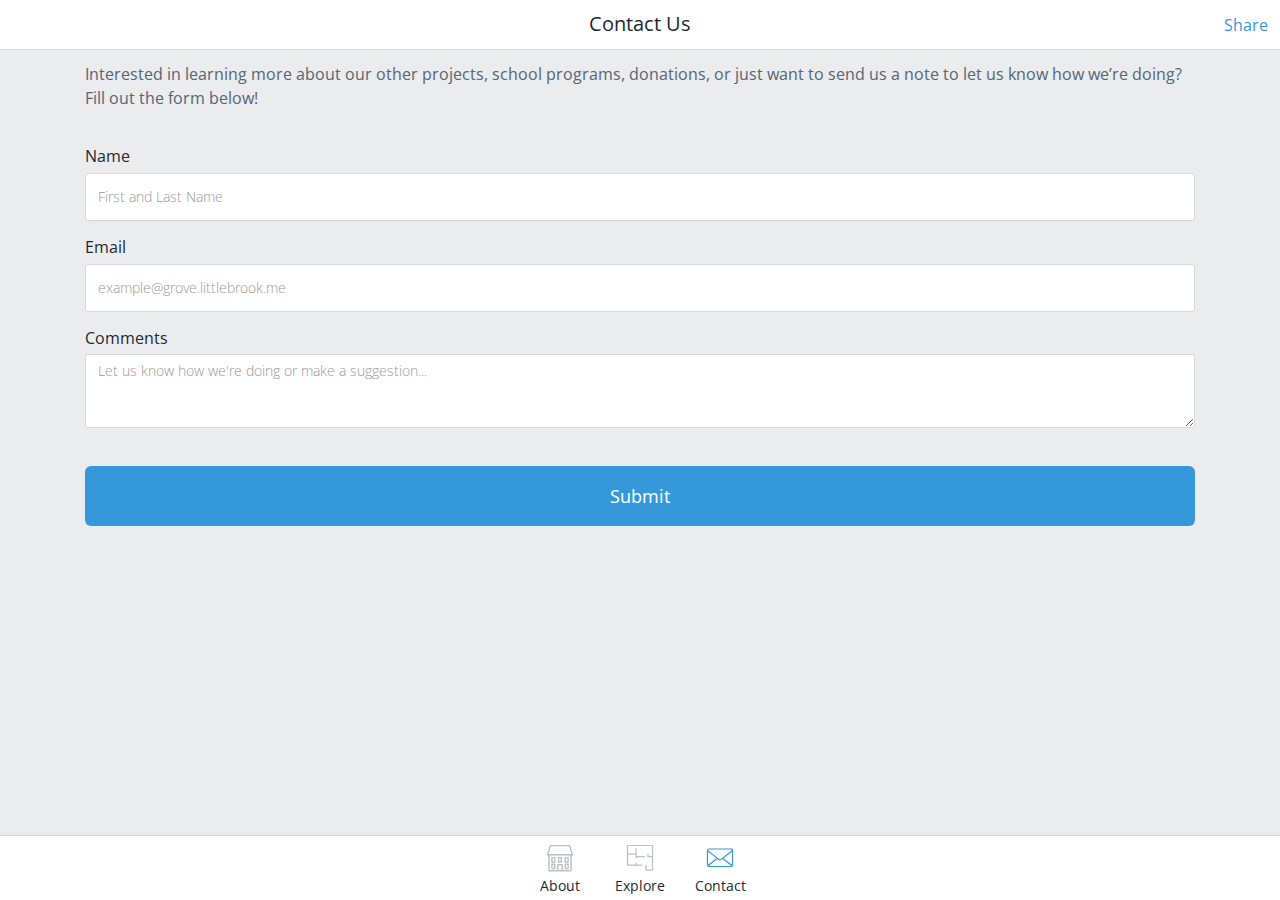
==== commit 1dd735f1: "updated hero placeholder" ====
--- a/contact.html
+++ b/contact.html
@@ -70,7 +70,7 @@
 					<div class="row">
 						<div class="form-group col-md-12">
 							<label for="Email">Email</label>
-    						<input name="Email" id="Email" type="text" class="form-control" placeholder="example@zadroga.littlebrook.me">
+    						<input name="Email" id="Email" type="text" class="form-control" placeholder="example@grove.littlebrook.me">
 						</div>
 					</div>
 					
--- a/stylesheets/main.css
+++ b/stylesheets/main.css
@@ -10718,17 +10718,11 @@
   position: relative;
   width: 100%;
   height: 300px;
-  background-image: url("../img/hero-thumb.png");
   background-position: center center;
   background-repeat: no-repeat;
-}
-@media only screen and (min-width: 1024px) {
-  /* line 3, ../sass/pages/_home.scss */
-  #home #hero {
-    background-image: url("../img/hero-thumb@2x.png");
-  }
-}
-/* line 15, ../sass/pages/_home.scss */
+  background-color: #3498DB;
+}
+/* line 16, ../sass/pages/_home.scss */
 #home #hero a {
   position: absolute;
   top: 0;
@@ -10738,16 +10732,16 @@
   background: -webkit-linear-gradient(bottom, #1c2833, rgba(28, 40, 51, 0));
   padding: 100px 0;
 }
-/* line 24, ../sass/pages/_home.scss */
+/* line 25, ../sass/pages/_home.scss */
 #home #hero a i {
   color: rgba(255, 255, 255, 0.6);
   font-size: 60px;
 }
-/* line 30, ../sass/pages/_home.scss */
+/* line 31, ../sass/pages/_home.scss */
 #home #hero a:hover i {
   color: #ffffff;
 }
-/* line 37, ../sass/pages/_home.scss */
+/* line 38, ../sass/pages/_home.scss */
 #home .container {
   margin-top: -60px;
   margin-bottom: 60px;
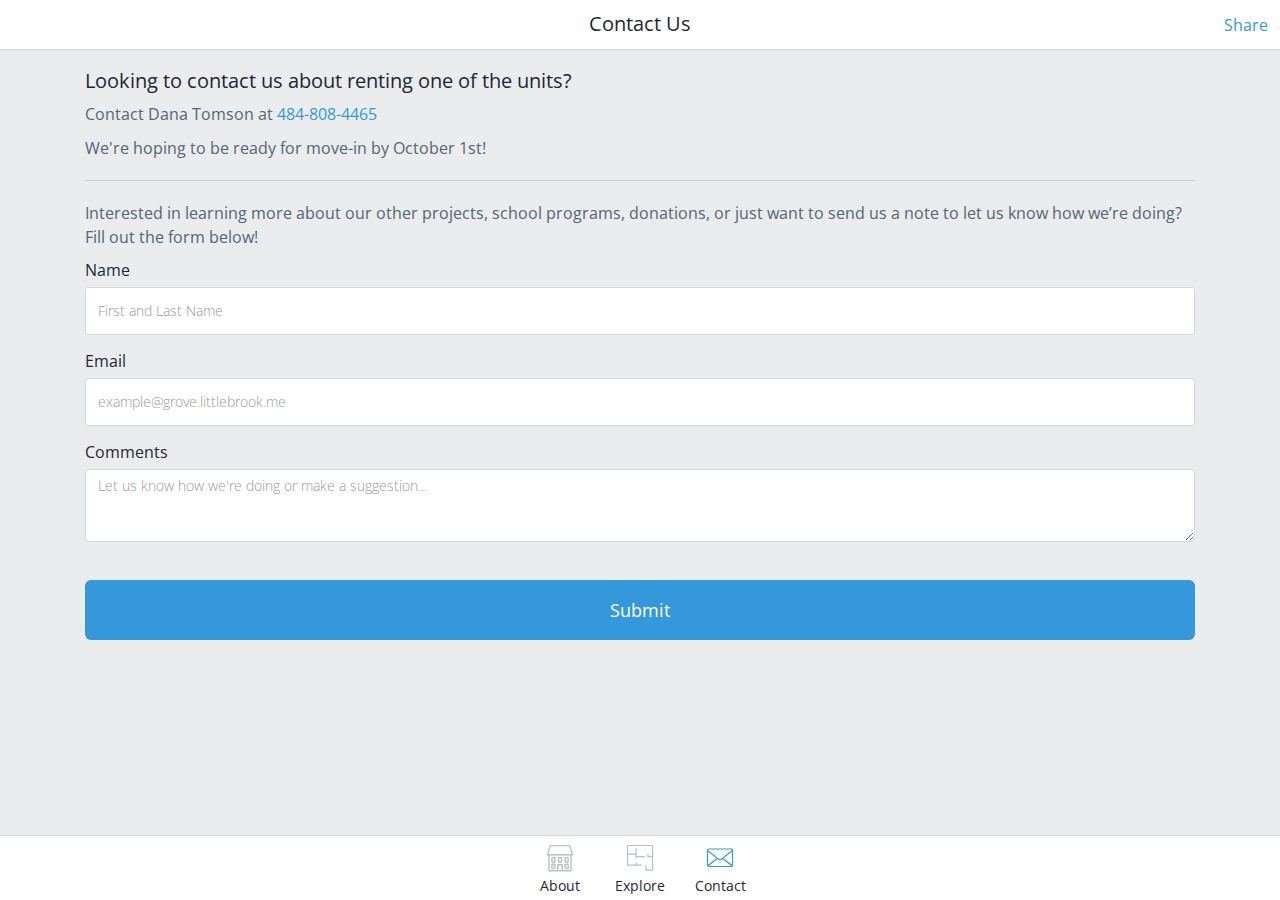
==== commit 65c1802f: "added south side image and placed buttons on south side, updated homepage content, added Dana's cont" ====
--- a/contact.html
+++ b/contact.html
@@ -53,8 +53,11 @@
 		<div class="container">
 			<div class="row">
 				<div class="col-md-12">
-					<p class="intro">Interested in learning more about our other projects, school programs, donations, or just want to send us a note to let us know how we’re doing?  Fill out the form below!</p>
-					<br>
+					<h2>Looking to contact us about renting one of the units?</h2>
+					<p>Contact Dana Tomson at <a href="tel:484-808-4465">484-808-4465</a></p>
+					<p>We're hoping to be ready for move-in by October 1st!</p>
+					<hr>
+					<p>Interested in learning more about our other projects, school programs, donations, or just want to send us a note to let us know how we’re doing?  Fill out the form below!</p>
 				</div>		
 			</div>
 			<div class="row">
--- a/stylesheets/main.css
+++ b/stylesheets/main.css
@@ -1,6 +1,6 @@
 @charset "UTF-8";
 @import url(https://fonts.googleapis.com/css?family=Open+Sans:300,400,600,700);
-@import url(https://maxcdn.bootstrapcdn.com/font-awesome/4.4.0/css/font-awesome.min.css);
+@import url(https://maxcdn.bootstrapcdn.com/font-awesome/4.7.0/css/font-awesome.min.css);
 /*!
  * Bootstrap v3.3.6 (http://getbootstrap.com)
  * Copyright 2011-2015 Twitter, Inc.
@@ -8793,6 +8793,11 @@
     display: none !important;
   }
 }
+/* line 1, ../sass/utils/_quick-classes.scss */
+hr {
+  border-color: #cccccc;
+}
+
 /*! normalize.css v3.0.2 | MIT License | git.io/normalize */
 /**
  * 1. Set default font family to sans-serif.
@@ -9351,13 +9356,18 @@
   color: #1C2833;
 }
 
-/* line 29, ../sass/base/_typography.scss */
+/* line 30, ../sass/base/_typography.scss */
+h1.light, h2.light, h3.light, h4.light, p.light {
+  color: #ffffff;
+}
+
+/* line 35, ../sass/base/_typography.scss */
 .divider {
   position: relative;
   display: block;
   padding: 18px 0;
 }
-/* line 34, ../sass/base/_typography.scss */
+/* line 40, ../sass/base/_typography.scss */
 .divider label {
   font-size: 0.8rem;
   text-transform: uppercase;
@@ -9368,7 +9378,7 @@
   position: relative;
   z-index: 20;
 }
-/* line 45, ../sass/base/_typography.scss */
+/* line 51, ../sass/base/_typography.scss */
 .divider span {
   height: 1px;
   background-color: #D5D8DC;
@@ -10571,32 +10581,45 @@
 }
 
 /* line 23, ../sass/components/_buttons.scss */
+.btn-hollow {
+  background-color: transparent;
+  border-color: #3498DB;
+  color: #3498DB;
+}
+/* line 28, ../sass/components/_buttons.scss */
+.btn-hollow:hover, .btn-hollow:focus, .btn-hollow.active {
+  background-color: #3498DB;
+  border-color: #3498DB;
+  color: #ffffff;
+}
+
+/* line 35, ../sass/components/_buttons.scss */
 .btn-twitter {
   background-color: #1b95e0;
   border: transparent;
   color: #ffffff;
 }
-/* line 28, ../sass/components/_buttons.scss */
+/* line 40, ../sass/components/_buttons.scss */
 .btn-twitter:hover, .btn-twitter:focus {
   background-color: #177dbc;
   border: transparent;
   color: #ffffff;
 }
 
-/* line 35, ../sass/components/_buttons.scss */
+/* line 47, ../sass/components/_buttons.scss */
 .btn-facebook {
   background-color: #4267b2;
   border: transparent;
   color: #ffffff;
 }
-/* line 40, ../sass/components/_buttons.scss */
+/* line 52, ../sass/components/_buttons.scss */
 .btn-facebook:hover, .btn-facebook:focus {
   background-color: #375694;
   border: transparent;
   color: #ffffff;
 }
 
-/* line 47, ../sass/components/_buttons.scss */
+/* line 59, ../sass/components/_buttons.scss */
 .btn-dot {
   background-color: #5faee3;
   box-shadow: 0 0 0 9px #b6daf2;
@@ -10605,7 +10628,7 @@
   border-radius: 9px;
   padding: 0;
 }
-/* line 55, ../sass/components/_buttons.scss */
+/* line 67, ../sass/components/_buttons.scss */
 .btn-dot:hover, .btn-dot:focus {
   background-color: #4aa3df;
   box-shadow: 0 0 0 9px #8bc4ea;
@@ -10656,14 +10679,27 @@
   border-top-right-radius: 4px;
 }
 /* line 17, ../sass/components/_cards.scss */
+.card .icon-header {
+  background-color: #3498DB;
+  color: #ffffff;
+  text-align: center;
+  padding: 2rem;
+  border-top-left-radius: 4px;
+  border-top-right-radius: 4px;
+}
+/* line 25, ../sass/components/_cards.scss */
+.card .icon-header i {
+  font-size: 2rem;
+}
+/* line 30, ../sass/components/_cards.scss */
 .card .card-body {
   padding: 12px;
 }
-/* line 21, ../sass/components/_cards.scss */
+/* line 34, ../sass/components/_cards.scss */
 .card h1 {
   margin: 12px 0 6px 0;
 }
-/* line 25, ../sass/components/_cards.scss */
+/* line 38, ../sass/components/_cards.scss */
 .card h3 {
   margin-top: 8px;
 }
@@ -10718,11 +10754,13 @@
   position: relative;
   width: 100%;
   height: 300px;
+  background-image: url("../img/temp_home.jpg");
   background-position: center center;
   background-repeat: no-repeat;
   background-color: #3498DB;
-}
-/* line 16, ../sass/pages/_home.scss */
+  background-size: cover;
+}
+/* line 17, ../sass/pages/_home.scss */
 #home #hero a {
   position: absolute;
   top: 0;
@@ -10732,28 +10770,60 @@
   background: -webkit-linear-gradient(bottom, #1c2833, rgba(28, 40, 51, 0));
   padding: 100px 0;
 }
-/* line 25, ../sass/pages/_home.scss */
+/* line 26, ../sass/pages/_home.scss */
 #home #hero a i {
   color: rgba(255, 255, 255, 0.6);
   font-size: 60px;
 }
-/* line 31, ../sass/pages/_home.scss */
+/* line 32, ../sass/pages/_home.scss */
 #home #hero a:hover i {
   color: #ffffff;
 }
-/* line 38, ../sass/pages/_home.scss */
+/* line 39, ../sass/pages/_home.scss */
 #home .container {
   margin-top: -60px;
   margin-bottom: 60px;
 }
 
 /* line 1, ../sass/pages/_explore.scss */
+.multiselect-native-select .btn-group {
+  height: 36px;
+  margin: 16px 0;
+  display: block;
+}
+
+/* line 7, ../sass/pages/_explore.scss */
+.multiselect-native-select .dropdown-menu {
+  width: 340px;
+}
+
+/* line 11, ../sass/pages/_explore.scss */
+.multiselect-native-select .radio input[type="radio"] {
+  display: none;
+}
+
+/* line 15, ../sass/pages/_explore.scss */
+.multiselect-native-select li .radio {
+  padding: 12px 18px;
+}
+
+/* line 19, ../sass/pages/_explore.scss */
+.multiselect-native-select li.active .radio {
+  color: white;
+}
+
+/* line 23, ../sass/pages/_explore.scss */
+.hide {
+  display: none;
+}
+
+/* line 27, ../sass/pages/_explore.scss */
 .plan-container {
   position: relative;
   display: block;
   margin: 12px auto;
 }
-/* line 6, ../sass/pages/_explore.scss */
+/* line 32, ../sass/pages/_explore.scss */
 .plan-container .plan-layer {
   position: absolute;
   top: 0;
@@ -10764,7 +10834,7 @@
   background-repeat: no-repeat;
   z-index: 10;
 }
-/* line 17, ../sass/pages/_explore.scss */
+/* line 43, ../sass/pages/_explore.scss */
 .plan-container .btn-layer {
   position: absolute;
   top: 0;
@@ -10773,166 +10843,504 @@
   right: 0;
   z-index: 20;
 }
-/* line 25, ../sass/pages/_explore.scss */
+/* line 51, ../sass/pages/_explore.scss */
 .plan-container .btn-layer .btn {
   position: absolute;
 }
-/* line 30, ../sass/pages/_explore.scss */
-.plan-container#house-plan {
+/* line 56, ../sass/pages/_explore.scss */
+.plan-container#cellar-plan {
+  width: 328px;
+  height: 1239px;
+}
+/* line 60, ../sass/pages/_explore.scss */
+.plan-container#cellar-plan .plan-layer {
+  background-image: url(../img/plans/floorplan_cellar.svg);
+}
+/* line 64, ../sass/pages/_explore.scss */
+.plan-container#cellar-plan #btn-cellar-1 {
+  left: 170px;
+  top: 650px;
+}
+/* line 69, ../sass/pages/_explore.scss */
+.plan-container#cellar-plan #btn-cellar-2 {
+  left: 60px;
+  top: 712px;
+}
+/* line 74, ../sass/pages/_explore.scss */
+.plan-container#cellar-plan #btn-cellar-3 {
+  right: 60px;
+  top: 650px;
+}
+/* line 79, ../sass/pages/_explore.scss */
+.plan-container#cellar-plan #btn-cellar-4 {
+  right: 60px;
+  top: 500px;
+}
+/* line 84, ../sass/pages/_explore.scss */
+.plan-container#cellar-plan #btn-cellar-5 {
+  left: 170px;
+  top: 450px;
+}
+/* line 89, ../sass/pages/_explore.scss */
+.plan-container#cellar-plan #btn-cellar-6 {
+  right: 60px;
+  top: 400px;
+}
+/* line 94, ../sass/pages/_explore.scss */
+.plan-container#cellar-plan #btn-cellar-7 {
+  left: 170px;
+  top: 300px;
+}
+/* line 99, ../sass/pages/_explore.scss */
+.plan-container#cellar-plan #btn-cellar-8 {
+  right: 30px;
+  top: 200px;
+}
+/* line 104, ../sass/pages/_explore.scss */
+.plan-container#cellar-plan #btn-cellar-9 {
+  right: 60px;
+  top: 710px;
+}
+/* line 110, ../sass/pages/_explore.scss */
+.plan-container#main-plan {
   width: 326px;
-  height: 612px;
-}
-/* line 34, ../sass/pages/_explore.scss */
-.plan-container#house-plan .plan-layer {
-  background-image: url(../img/plans/house.svg);
-}
-/* line 38, ../sass/pages/_explore.scss */
-.plan-container#house-plan #btn-living {
-  top: 80px;
+  height: 1374px;
+}
+/* line 114, ../sass/pages/_explore.scss */
+.plan-container#main-plan .plan-layer {
+  background-image: url(../img/plans/floorplan_main.svg);
+}
+/* line 118, ../sass/pages/_explore.scss */
+.plan-container#main-plan #btn-family-1 {
+  right: 60px;
+  bottom: 280px;
+}
+/* line 123, ../sass/pages/_explore.scss */
+.plan-container#main-plan #btn-family-2 {
+  left: 200px;
+  bottom: 437px;
+}
+/* line 128, ../sass/pages/_explore.scss */
+.plan-container#main-plan #btn-family-3 {
+  left: 210px;
+  bottom: 320px;
+}
+/* line 133, ../sass/pages/_explore.scss */
+.plan-container#main-plan #btn-family-4 {
+  left: 210px;
+  bottom: 230px;
+}
+/* line 138, ../sass/pages/_explore.scss */
+.plan-container#main-plan #btn-family-5 {
+  left: 55px;
+  bottom: 280px;
+}
+/* line 143, ../sass/pages/_explore.scss */
+.plan-container#main-plan #btn-family-6 {
+  left: 40px;
+  bottom: 120px;
+}
+/* line 148, ../sass/pages/_explore.scss */
+.plan-container#main-plan #btn-family-7 {
+  left: 118px;
+  bottom: 362px;
+}
+/* line 153, ../sass/pages/_explore.scss */
+.plan-container#main-plan #btn-family-8 {
+  left: 87px;
+  bottom: 217px;
+}
+/* line 158, ../sass/pages/_explore.scss */
+.plan-container#main-plan #btn-family-9 {
+  left: 55px;
+  bottom: 399px;
+}
+/* line 163, ../sass/pages/_explore.scss */
+.plan-container#main-plan #btn-family-10 {
+  left: 55px;
+  bottom: 450px;
+}
+/* line 168, ../sass/pages/_explore.scss */
+.plan-container#main-plan #btn-family-11 {
+  left: 9px;
+  bottom: 553px;
+}
+/* line 173, ../sass/pages/_explore.scss */
+.plan-container#main-plan #btn-first-suite-1 {
+  left: 120px;
+  top: 750px;
+}
+/* line 178, ../sass/pages/_explore.scss */
+.plan-container#main-plan #btn-first-suite-2 {
+  left: 170px;
+  top: 430px;
+}
+/* line 183, ../sass/pages/_explore.scss */
+.plan-container#main-plan #btn-first-suite-3 {
+  left: 250px;
+  top: 510px;
+}
+/* line 188, ../sass/pages/_explore.scss */
+.plan-container#main-plan #btn-first-suite-4 {
+  left: 120px;
+  top: 544px;
+}
+/* line 193, ../sass/pages/_explore.scss */
+.plan-container#main-plan #btn-first-suite-5 {
+  left: 291px;
+  top: 300px;
+}
+/* line 198, ../sass/pages/_explore.scss */
+.plan-container#main-plan #btn-first-suite-6 {
+  left: 220px;
+  top: 645px;
+}
+/* line 204, ../sass/pages/_explore.scss */
+.plan-container#second-plan {
+  width: 326px;
+  height: 1176px;
+}
+/* line 208, ../sass/pages/_explore.scss */
+.plan-container#second-plan .plan-layer {
+  background-image: url(../img/plans/floorplan_second.svg);
+}
+/* line 212, ../sass/pages/_explore.scss */
+.plan-container#second-plan #btn-second-living-1 {
+  top: 400px;
+  left: 150px;
+}
+/* line 217, ../sass/pages/_explore.scss */
+.plan-container#second-plan #btn-second-living-2 {
+  top: 800px;
+  left: 200px;
+}
+/* line 222, ../sass/pages/_explore.scss */
+.plan-container#second-plan #btn-second-living-3 {
+  top: 855px;
+  left: 230px;
+}
+/* line 227, ../sass/pages/_explore.scss */
+.plan-container#second-plan #btn-second-living-4 {
+  bottom: 190px;
+  right: 60px;
+}
+/* line 232, ../sass/pages/_explore.scss */
+.plan-container#second-plan #btn-second-living-5 {
+  top: 622px;
+  left: 70px;
+}
+/* line 237, ../sass/pages/_explore.scss */
+.plan-container#second-plan #btn-second-living-6 {
+  top: 830px;
+  left: 70px;
+}
+/* line 242, ../sass/pages/_explore.scss */
+.plan-container#second-plan #btn-second-living-7 {
+  top: 900px;
+  left: 190px;
+}
+/* line 247, ../sass/pages/_explore.scss */
+.plan-container#second-plan #btn-second-living-8 {
+  top: 980px;
+  left: 100px;
+}
+/* line 252, ../sass/pages/_explore.scss */
+.plan-container#second-plan #btn-second-living-9 {
+  top: 500px;
+  left: 41px;
+}
+/* line 257, ../sass/pages/_explore.scss */
+.plan-container#second-plan #btn-second-living-10 {
+  bottom: 90px;
+  right: 30px;
+}
+/* line 263, ../sass/pages/_explore.scss */
+.plan-container#third-plan {
+  width: 326px;
+  height: 1176px;
+}
+/* line 267, ../sass/pages/_explore.scss */
+.plan-container#third-plan .plan-layer {
+  background-image: url(../img/plans/floorplan_third.svg);
+}
+/* line 271, ../sass/pages/_explore.scss */
+.plan-container#third-plan #btn-third-1 {
+  bottom: 50px;
+  left: 100px;
+}
+/* line 276, ../sass/pages/_explore.scss */
+.plan-container#third-plan #btn-third-2 {
+  bottom: 330px;
+  right: 80px;
+}
+/* line 281, ../sass/pages/_explore.scss */
+.plan-container#third-plan #btn-third-3 {
+  bottom: 280px;
+  left: 150px;
+}
+/* line 286, ../sass/pages/_explore.scss */
+.plan-container#third-plan #btn-third-4 {
+  bottom: 330px;
+  right: 130px;
+}
+/* line 291, ../sass/pages/_explore.scss */
+.plan-container#third-plan #btn-third-5 {
+  top: 615px;
+  left: 170px;
+}
+/* line 296, ../sass/pages/_explore.scss */
+.plan-container#third-plan #btn-third-7 {
+  top: 40px;
+  left: 100px;
+}
+/* line 301, ../sass/pages/_explore.scss */
+.plan-container#third-plan #btn-third-8 {
+  top: 220px;
+  left: 180px;
+}
+/* line 306, ../sass/pages/_explore.scss */
+.plan-container#third-plan #btn-third-9 {
+  top: 300px;
+  left: 180px;
+}
+/* line 311, ../sass/pages/_explore.scss */
+.plan-container#third-plan #btn-third-10 {
+  top: 360px;
+  right: 20px;
+}
+/* line 316, ../sass/pages/_explore.scss */
+.plan-container#third-plan #btn-third-11 {
+  top: 520px;
+  right: 50px;
+}
+/* line 321, ../sass/pages/_explore.scss */
+.plan-container#third-plan #btn-third-12 {
+  top: 540px;
+  left: 160px;
+}
+/* line 327, ../sass/pages/_explore.scss */
+.plan-container#roof-plan {
+  width: 345px;
+  height: 460px;
+}
+/* line 331, ../sass/pages/_explore.scss */
+.plan-container#roof-plan .plan-layer {
+  background-image: url(../img/plans/roof.jpg);
+}
+/* line 335, ../sass/pages/_explore.scss */
+.plan-container#roof-plan #btn-roof-1 {
+  top: 200px;
+  left: 140px;
+}
+/* line 340, ../sass/pages/_explore.scss */
+.plan-container#roof-plan #btn-roof-2 {
+  top: 173px;
   left: 50px;
 }
-/* line 43, ../sass/pages/_explore.scss */
-.plan-container#house-plan #btn-kitchen {
-  top: 80px;
-  right: 120px;
-}
-/* line 48, ../sass/pages/_explore.scss */
-.plan-container#house-plan #btn-outside {
-  bottom: 108px;
-  right: 0px;
-}
-/* line 53, ../sass/pages/_explore.scss */
-.plan-container#house-plan #btn-potter {
-  top: 290px;
-  left: 40px;
-}
-/* line 58, ../sass/pages/_explore.scss */
-.plan-container#house-plan #btn-bath {
+/* line 345, ../sass/pages/_explore.scss */
+.plan-container#roof-plan #btn-roof-3 {
+  top: 350px;
+  left: 170px;
+}
+/* line 350, ../sass/pages/_explore.scss */
+.plan-container#roof-plan #btn-roof-4 {
+  top: 350px;
+  left: 230px;
+}
+/* line 355, ../sass/pages/_explore.scss */
+.plan-container#roof-plan #btn-roof-5 {
+  top: 350px;
+  left: 50px;
+}
+/* line 360, ../sass/pages/_explore.scss */
+.plan-container#roof-plan #btn-roof-6 {
+  top: 160px;
+  left: 230px;
+}
+/* line 365, ../sass/pages/_explore.scss */
+.plan-container#roof-plan #btn-roof-7 {
+  top: 130px;
+  left: 140px;
+}
+/* line 370, ../sass/pages/_explore.scss */
+.plan-container#roof-plan #btn-roof-8 {
+  top: 260px;
+  left: 140px;
+}
+/* line 375, ../sass/pages/_explore.scss */
+.plan-container#roof-plan #btn-roof-9 {
+  top: 450px;
+  left: 170px;
+}
+/* line 380, ../sass/pages/_explore.scss */
+.plan-container#roof-plan #btn-roof-10 {
+  top: 160px;
+  left: 290px;
+}
+/* line 385, ../sass/pages/_explore.scss */
+.plan-container#roof-plan #btn-roof-11 {
+  top: 210px;
+  left: 320px;
+}
+/* line 391, ../sass/pages/_explore.scss */
+.plan-container#north-plan {
+  width: 345px;
+  height: 460px;
+}
+/* line 395, ../sass/pages/_explore.scss */
+.plan-container#north-plan .plan-layer {
+  background-image: url(../img/thumb.png);
+}
+/* line 399, ../sass/pages/_explore.scss */
+.plan-container#north-plan #btn-north-1 {
+  top: 100px;
+  left: 100px;
+}
+/* line 404, ../sass/pages/_explore.scss */
+.plan-container#north-plan #btn-north-2 {
+  top: 150px;
+  left: 100px;
+}
+/* line 409, ../sass/pages/_explore.scss */
+.plan-container#north-plan #btn-north-3 {
+  top: 200px;
+  left: 100px;
+}
+/* line 414, ../sass/pages/_explore.scss */
+.plan-container#north-plan #btn-north-4 {
   top: 250px;
-  right: 120px;
-}
-/* line 63, ../sass/pages/_explore.scss */
-.plan-container#house-plan #btn-bed {
-  bottom: 130px;
-  left: 110px;
-}
-/* line 70, ../sass/pages/_explore.scss */
-.plan-container#living-plan {
-  width: 326px;
-  height: 316px;
-}
-/* line 74, ../sass/pages/_explore.scss */
-.plan-container#living-plan .plan-layer {
-  background-image: url(../img/plans/living.svg);
-}
-/* line 78, ../sass/pages/_explore.scss */
-.plan-container#living-plan #btn-living-1 {
-  top: 25px;
-  left: 50px;
-}
-/* line 83, ../sass/pages/_explore.scss */
-.plan-container#living-plan #btn-living-2 {
-  top: 92px;
-  left: 150px;
-}
-/* line 88, ../sass/pages/_explore.scss */
-.plan-container#living-plan #btn-living-3 {
-  left: 50px;
-  bottom: 60px;
-}
-/* line 95, ../sass/pages/_explore.scss */
-.plan-container#kitchen-plan {
-  width: 326px;
-  height: 385px;
-}
-/* line 99, ../sass/pages/_explore.scss */
-.plan-container#kitchen-plan .plan-layer {
-  background-image: url(../img/plans/kitchen.svg);
-}
-/* line 103, ../sass/pages/_explore.scss */
-.plan-container#kitchen-plan #btn-kitchen-1 {
+  left: 100px;
+}
+/* line 419, ../sass/pages/_explore.scss */
+.plan-container#north-plan #btn-north-5 {
+  top: 300px;
+  left: 100px;
+}
+/* line 424, ../sass/pages/_explore.scss */
+.plan-container#north-plan #btn-north-6 {
+  top: 350px;
+  left: 100px;
+}
+/* line 429, ../sass/pages/_explore.scss */
+.plan-container#north-plan #btn-north-7 {
+  top: 400px;
+  left: 100px;
+}
+/* line 434, ../sass/pages/_explore.scss */
+.plan-container#north-plan #btn-north-8 {
+  top: 450px;
+  left: 100px;
+}
+/* line 439, ../sass/pages/_explore.scss */
+.plan-container#north-plan #btn-north-9 {
+  top: 500px;
+  left: 100px;
+}
+/* line 444, ../sass/pages/_explore.scss */
+.plan-container#north-plan #btn-north-10 {
+  top: 550px;
+  left: 100px;
+}
+/* line 449, ../sass/pages/_explore.scss */
+.plan-container#north-plan #btn-north-11 {
+  top: 600px;
+  left: 100px;
+}
+/* line 455, ../sass/pages/_explore.scss */
+.plan-container#south-plan {
+  width: 361px;
+  height: 640px;
+}
+/* line 459, ../sass/pages/_explore.scss */
+.plan-container#south-plan .plan-layer {
+  background-image: url(../img/plans/south.jpg);
+}
+/* line 463, ../sass/pages/_explore.scss */
+.plan-container#south-plan #btn-south-1 {
+  top: 346px;
+  left: 170px;
+}
+/* line 468, ../sass/pages/_explore.scss */
+.plan-container#south-plan #btn-south-2 {
+  top: 550px;
+  left: 70px;
+}
+/* line 473, ../sass/pages/_explore.scss */
+.plan-container#south-plan #btn-south-3 {
+  top: 550px;
+  left: 300px;
+}
+/* line 478, ../sass/pages/_explore.scss */
+.plan-container#south-plan #btn-south-4 {
+  top: 120px;
+  left: 30px;
+}
+/* line 483, ../sass/pages/_explore.scss */
+.plan-container#south-plan #btn-south-5 {
+  top: 430px;
+  left: 100px;
+}
+/* line 488, ../sass/pages/_explore.scss */
+.plan-container#south-plan #btn-south-6 {
+  top: 260px;
+  left: 160px;
+}
+/* line 493, ../sass/pages/_explore.scss */
+.plan-container#south-plan #btn-south-7 {
+  top: 360px;
+  left: 320px;
+}
+/* line 498, ../sass/pages/_explore.scss */
+.plan-container#south-plan #btn-south-8 {
+  top: 190px;
+  left: 100px;
+}
+/* line 504, ../sass/pages/_explore.scss */
+.plan-container#yard-plan {
+  width: 345px;
+  height: 460px;
+}
+/* line 508, ../sass/pages/_explore.scss */
+.plan-container#yard-plan .plan-layer {
+  background-image: url(../img/thumb.png);
+}
+/* line 512, ../sass/pages/_explore.scss */
+.plan-container#yard-plan #btn-yard-1 {
   top: 100px;
-  left: 90px;
-}
-/* line 108, ../sass/pages/_explore.scss */
-.plan-container#kitchen-plan #btn-kitchen-2 {
-  top: 40px;
-  right: 112px;
-}
-/* line 113, ../sass/pages/_explore.scss */
-.plan-container#kitchen-plan #btn-kitchen-3 {
-  top: 230px;
-  right: 50px;
-}
-/* line 120, ../sass/pages/_explore.scss */
-.plan-container#potter-plan {
-  width: 326px;
-  height: 450px;
-}
-/* line 124, ../sass/pages/_explore.scss */
-.plan-container#potter-plan .plan-layer {
-  background-image: url(../img/plans/potter.svg);
-}
-/* line 128, ../sass/pages/_explore.scss */
-.plan-container#potter-plan #btn-potter-1 {
-  bottom: 30px;
-  left: 50px;
-}
-/* line 133, ../sass/pages/_explore.scss */
-.plan-container#potter-plan #btn-potter-2 {
-  bottom: 140px;
   left: 100px;
 }
-/* line 140, ../sass/pages/_explore.scss */
-.plan-container#bath-plan {
-  width: 326px;
-  height: 389px;
-}
-/* line 144, ../sass/pages/_explore.scss */
-.plan-container#bath-plan .plan-layer {
-  background-image: url(../img/plans/bath.svg);
-}
-/* line 148, ../sass/pages/_explore.scss */
-.plan-container#bath-plan #btn-bath-1 {
-  top: 30px;
-  right: 50px;
-}
-/* line 153, ../sass/pages/_explore.scss */
-.plan-container#bath-plan #btn-bath-2 {
-  bottom: 200px;
-  right: 50px;
-}
-/* line 160, ../sass/pages/_explore.scss */
-.plan-container#bed-plan {
-  width: 326px;
-  height: 324px;
-}
-/* line 164, ../sass/pages/_explore.scss */
-.plan-container#bed-plan .plan-layer {
-  background-image: url(../img/plans/bed.svg);
-}
-/* line 168, ../sass/pages/_explore.scss */
-.plan-container#bed-plan #btn-bed-1 {
-  bottom: 150px;
-  left: 30px;
-}
-/* line 173, ../sass/pages/_explore.scss */
-.plan-container#bed-plan #btn-bed-2 {
-  bottom: 145px;
-  right: 19px;
-}
-/* line 178, ../sass/pages/_explore.scss */
-.plan-container#bed-plan #btn-bed-3 {
-  top: 50px;
+/* line 517, ../sass/pages/_explore.scss */
+.plan-container#yard-plan #btn-yard-2 {
+  top: 150px;
   left: 100px;
 }
-/* line 183, ../sass/pages/_explore.scss */
-.plan-container#bed-plan #btn-bed-4 {
-  bottom: 70px;
-  left: 30px;
-}
-/* line 188, ../sass/pages/_explore.scss */
-.plan-container#bed-plan #btn-bed-5 {
-  bottom: 70px;
-  right: 130px;
-}
+/* line 522, ../sass/pages/_explore.scss */
+.plan-container#yard-plan #btn-yard-3 {
+  top: 200px;
+  left: 100px;
+}
+/* line 527, ../sass/pages/_explore.scss */
+.plan-container#yard-plan #btn-yard-4 {
+  top: 250px;
+  left: 100px;
+}
+/* line 532, ../sass/pages/_explore.scss */
+.plan-container#yard-plan #btn-yard-5 {
+  top: 300px;
+  left: 100px;
+}
+/* line 537, ../sass/pages/_explore.scss */
+.plan-container#yard-plan #btn-yard-6 {
+  top: 350px;
+  left: 100px;
+}
+/* line 542, ../sass/pages/_explore.scss */
+.plan-container#yard-plan #btn-yard-7 {
+  top: 400px;
+  left: 100px;
+}
+/* line 547, ../sass/pages/_explore.scss */
+.plan-container#yard-plan #btn-yard-8 {
+  top: 450px;
+  left: 100px;
+}
